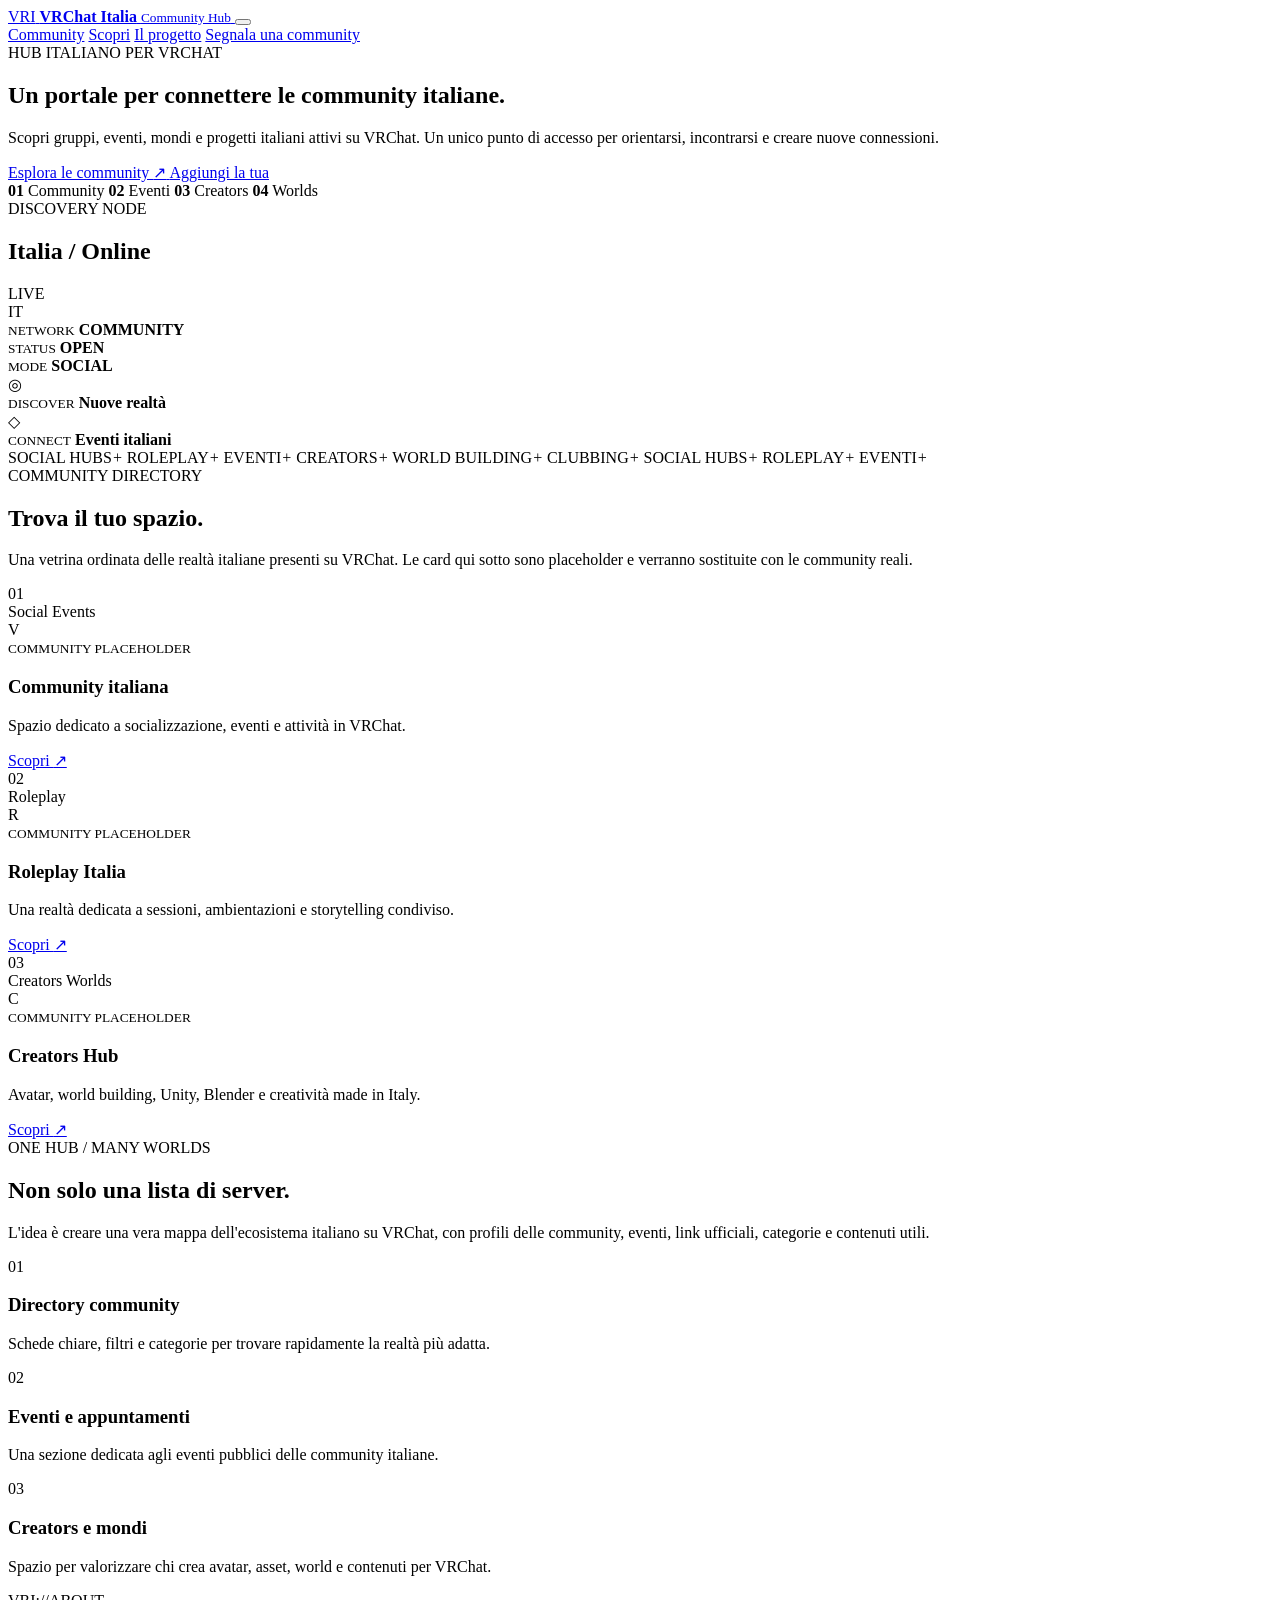
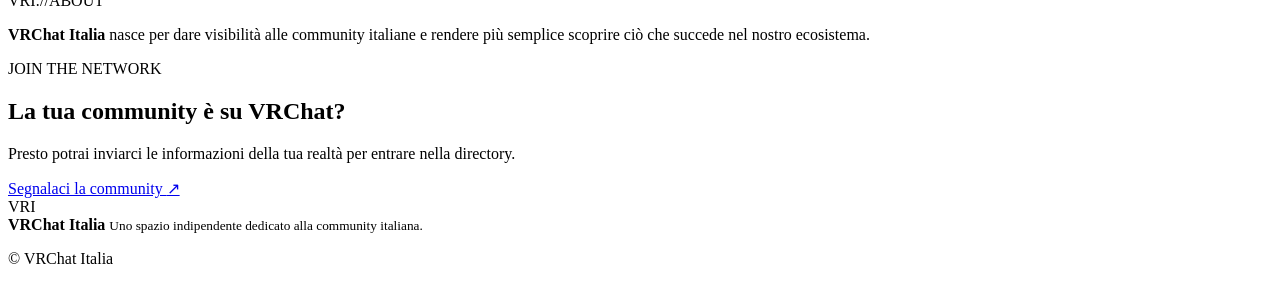
==== index.html @ b87238b4 "Create initial VRChat Italia homepage" ====
<!doctype html>
<html lang="it">
<head>
  <meta charset="utf-8">
  <meta name="viewport" content="width=device-width, initial-scale=1">
  <meta name="theme-color" content="#080b12">
  <meta name="description" content="VRChat Italia - il punto di incontro per scoprire community, eventi e realtà italiane nel mondo di VRChat.">
  <title>VRChat Italia</title>
  <link rel="stylesheet" href="styles.css">
</head>
<body>
  <div class="noise" aria-hidden="true"></div>
  <div class="orb orb-one" aria-hidden="true"></div>
  <div class="orb orb-two" aria-hidden="true"></div>

  <header class="site-header">
    <a class="brand" href="#top" aria-label="VRChat Italia - Home">
      <span class="brand-mark">VRI</span>
      <span class="brand-copy">
        <strong>VRChat Italia</strong>
        <small>Community Hub</small>
      </span>
    </a>

    <button class="menu-toggle" type="button" aria-label="Apri il menu" aria-expanded="false">
      <span></span>
      <span></span>
    </button>

    <nav class="main-nav" aria-label="Navigazione principale">
      <a href="#community">Community</a>
      <a href="#scopri">Scopri</a>
      <a href="#progetto">Il progetto</a>
      <a class="nav-cta" href="#partecipa">Segnala una community</a>
    </nav>
  </header>

  <main id="top">
    <section class="hero section-shell">
      <div class="hero-copy">
        <div class="eyebrow">
          <span class="status-dot"></span>
          HUB ITALIANO PER VRCHAT
        </div>

        <h1>
          Un portale per
          <span>connettere le community italiane.</span>
        </h1>

        <p class="hero-lead">
          Scopri gruppi, eventi, mondi e progetti italiani attivi su VRChat.
          Un unico punto di accesso per orientarsi, incontrarsi e creare nuove connessioni.
        </p>

        <div class="hero-actions">
          <a class="button button-primary" href="#community">
            Esplora le community
            <span aria-hidden="true">↗</span>
          </a>
          <a class="button button-ghost" href="#partecipa">Aggiungi la tua</a>
        </div>

        <div class="hero-meta" aria-label="Caratteristiche del progetto">
          <span><b>01</b> Community</span>
          <span><b>02</b> Eventi</span>
          <span><b>03</b> Creators</span>
          <span><b>04</b> Worlds</span>
        </div>
      </div>

      <div class="hero-visual" aria-label="Anteprima visuale del portale">
        <div class="portal-ring portal-ring-a"></div>
        <div class="portal-ring portal-ring-b"></div>

        <div class="interface-card interface-main">
          <div class="interface-top">
            <div>
              <span class="micro-label">DISCOVERY NODE</span>
              <h2>Italia / Online</h2>
            </div>
            <span class="live-badge">LIVE</span>
          </div>

          <div class="radar">
            <span class="radar-grid"></span>
            <span class="radar-core">IT</span>
            <span class="radar-point point-a"></span>
            <span class="radar-point point-b"></span>
            <span class="radar-point point-c"></span>
            <span class="radar-point point-d"></span>
          </div>

          <div class="interface-stats">
            <div>
              <small>NETWORK</small>
              <strong>COMMUNITY</strong>
            </div>
            <div>
              <small>STATUS</small>
              <strong>OPEN</strong>
            </div>
            <div>
              <small>MODE</small>
              <strong>SOCIAL</strong>
            </div>
          </div>
        </div>

        <div class="floating-card floating-one">
          <span class="floating-icon">◎</span>
          <div>
            <small>DISCOVER</small>
            <strong>Nuove realtà</strong>
          </div>
        </div>

        <div class="floating-card floating-two">
          <span class="floating-icon">◇</span>
          <div>
            <small>CONNECT</small>
            <strong>Eventi italiani</strong>
          </div>
        </div>
      </div>
    </section>

    <section class="ticker" aria-label="Categorie">
      <div class="ticker-track">
        <span>SOCIAL HUBS</span><i>+</i>
        <span>ROLEPLAY</span><i>+</i>
        <span>EVENTI</span><i>+</i>
        <span>CREATORS</span><i>+</i>
        <span>WORLD BUILDING</span><i>+</i>
        <span>CLUBBING</span><i>+</i>
        <span>SOCIAL HUBS</span><i>+</i>
        <span>ROLEPLAY</span><i>+</i>
        <span>EVENTI</span><i>+</i>
      </div>
    </section>

    <section class="content-section section-shell" id="community">
      <div class="section-heading">
        <div>
          <span class="section-kicker">COMMUNITY DIRECTORY</span>
          <h2>Trova il tuo spazio.</h2>
        </div>
        <p>
          Una vetrina ordinata delle realtà italiane presenti su VRChat.
          Le card qui sotto sono placeholder e verranno sostituite con le community reali.
        </p>
      </div>

      <div class="community-grid">
        <article class="community-card featured-card">
          <div class="card-number">01</div>
          <div class="card-tags">
            <span>Social</span>
            <span>Events</span>
          </div>
          <div class="community-icon">V</div>
          <div class="community-copy">
            <small>COMMUNITY PLACEHOLDER</small>
            <h3>Community italiana</h3>
            <p>Spazio dedicato a socializzazione, eventi e attività in VRChat.</p>
          </div>
          <a href="#partecipa" aria-label="Apri la community">Scopri <span>↗</span></a>
        </article>

        <article class="community-card">
          <div class="card-number">02</div>
          <div class="card-tags">
            <span>Roleplay</span>
          </div>
          <div class="community-icon alt-icon">R</div>
          <div class="community-copy">
            <small>COMMUNITY PLACEHOLDER</small>
            <h3>Roleplay Italia</h3>
            <p>Una realtà dedicata a sessioni, ambientazioni e storytelling condiviso.</p>
          </div>
          <a href="#partecipa" aria-label="Apri la community">Scopri <span>↗</span></a>
        </article>

        <article class="community-card">
          <div class="card-number">03</div>
          <div class="card-tags">
            <span>Creators</span>
            <span>Worlds</span>
          </div>
          <div class="community-icon creator-icon">C</div>
          <div class="community-copy">
            <small>COMMUNITY PLACEHOLDER</small>
            <h3>Creators Hub</h3>
            <p>Avatar, world building, Unity, Blender e creatività made in Italy.</p>
          </div>
          <a href="#partecipa" aria-label="Apri la community">Scopri <span>↗</span></a>
        </article>
      </div>
    </section>

    <section class="content-section section-shell" id="scopri">
      <div class="split-layout">
        <div class="split-copy">
          <span class="section-kicker">ONE HUB / MANY WORLDS</span>
          <h2>Non solo una lista di server.</h2>
          <p>
            L'idea è creare una vera mappa dell'ecosistema italiano su VRChat,
            con profili delle community, eventi, link ufficiali, categorie e contenuti utili.
          </p>
        </div>

        <div class="feature-list">
          <article>
            <span>01</span>
            <div>
              <h3>Directory community</h3>
              <p>Schede chiare, filtri e categorie per trovare rapidamente la realtà più adatta.</p>
            </div>
          </article>
          <article>
            <span>02</span>
            <div>
              <h3>Eventi e appuntamenti</h3>
              <p>Una sezione dedicata agli eventi pubblici delle community italiane.</p>
            </div>
          </article>
          <article>
            <span>03</span>
            <div>
              <h3>Creators e mondi</h3>
              <p>Spazio per valorizzare chi crea avatar, asset, world e contenuti per VRChat.</p>
            </div>
          </article>
        </div>
      </div>
    </section>

    <section class="content-section section-shell" id="progetto">
      <div class="manifesto">
        <span class="manifesto-code">VRI://ABOUT</span>
        <p>
          <strong>VRChat Italia</strong> nasce per dare visibilità alle community italiane
          e rendere più semplice scoprire ciò che succede nel nostro ecosistema.
        </p>
        <div class="manifesto-line"></div>
      </div>
    </section>

    <section class="cta-section section-shell" id="partecipa">
      <div class="cta-panel">
        <div>
          <span class="section-kicker">JOIN THE NETWORK</span>
          <h2>La tua community è su VRChat?</h2>
          <p>
            Presto potrai inviarci le informazioni della tua realtà per entrare nella directory.
          </p>
        </div>
        <a class="button button-primary" href="mailto:info@vrchatitalia.it">
          Segnalaci la community
          <span aria-hidden="true">↗</span>
        </a>
      </div>
    </section>
  </main>

  <footer class="site-footer section-shell">
    <div class="footer-brand">
      <span class="brand-mark">VRI</span>
      <div>
        <strong>VRChat Italia</strong>
        <small>Uno spazio indipendente dedicato alla community italiana.</small>
      </div>
    </div>
    <p>© <span id="year"></span> VRChat Italia</p>
  </footer>

  <script src="script.js"></script>
</body>
</html>
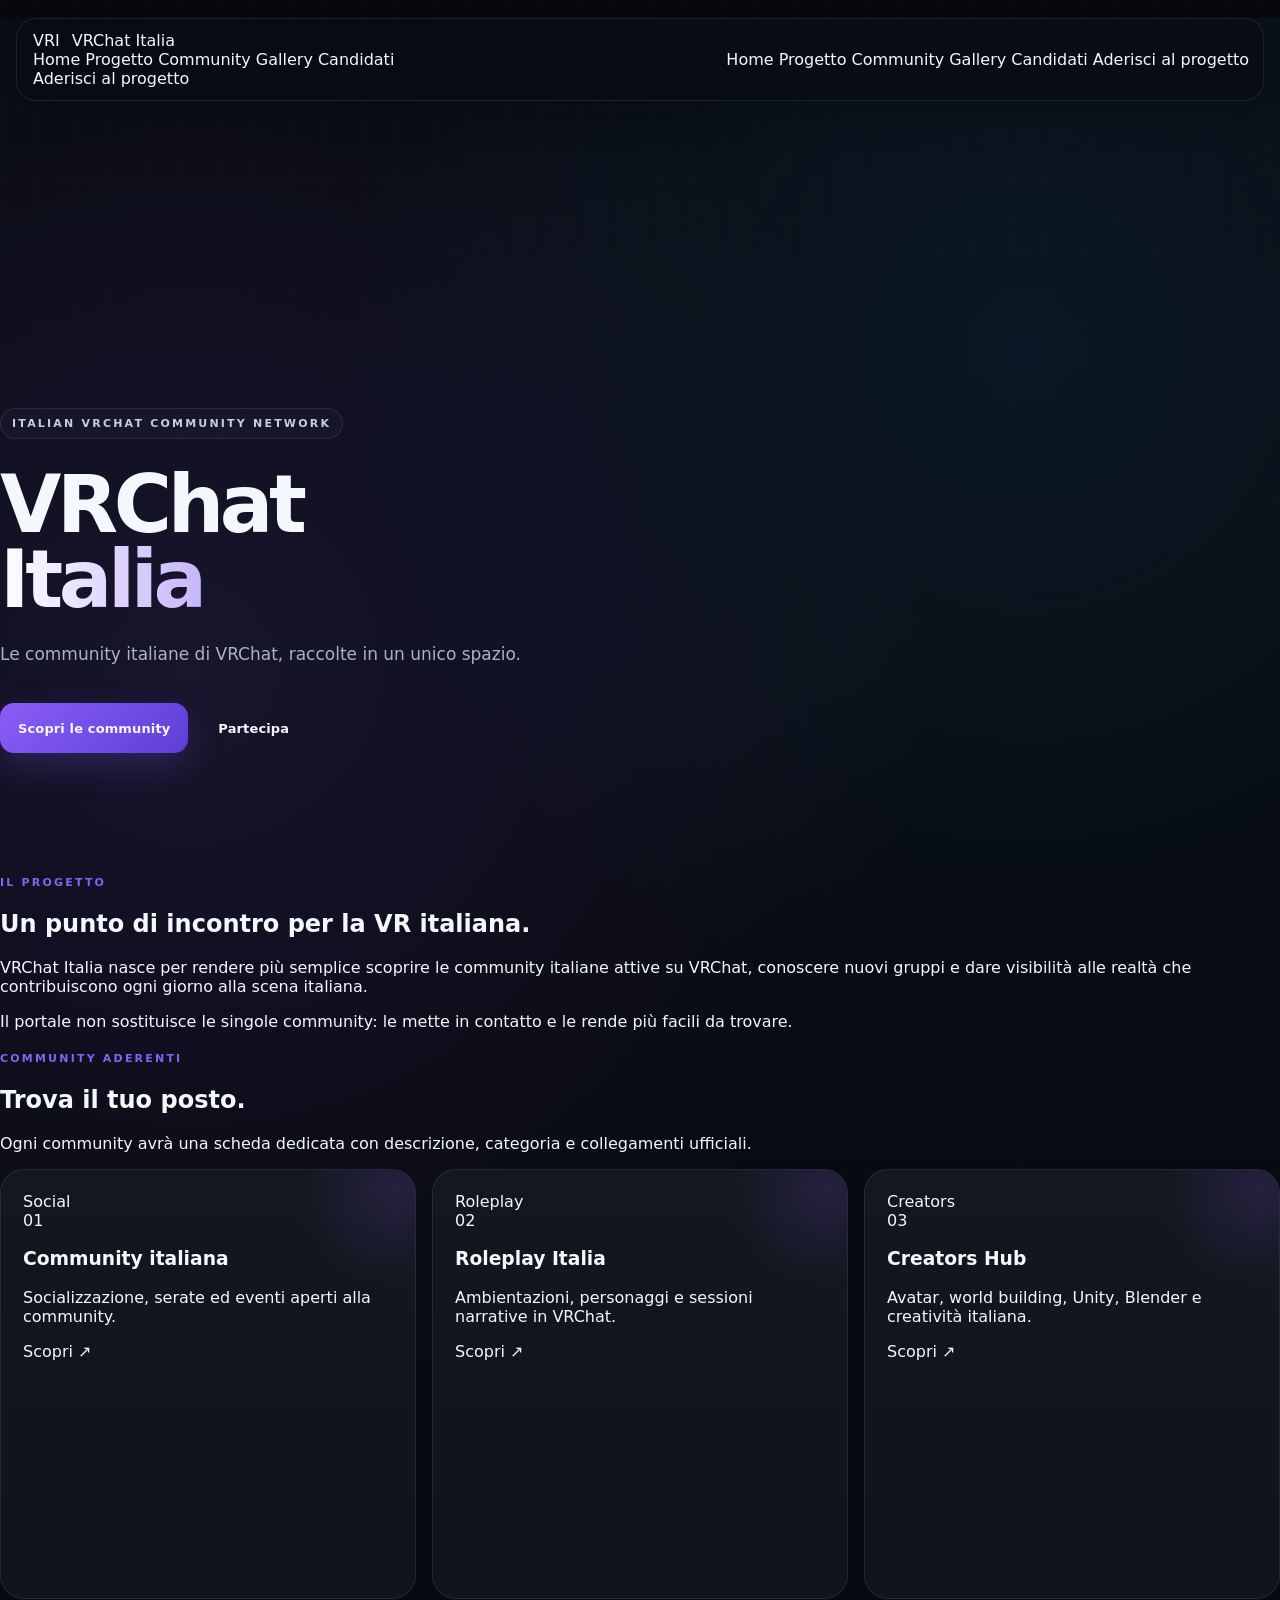
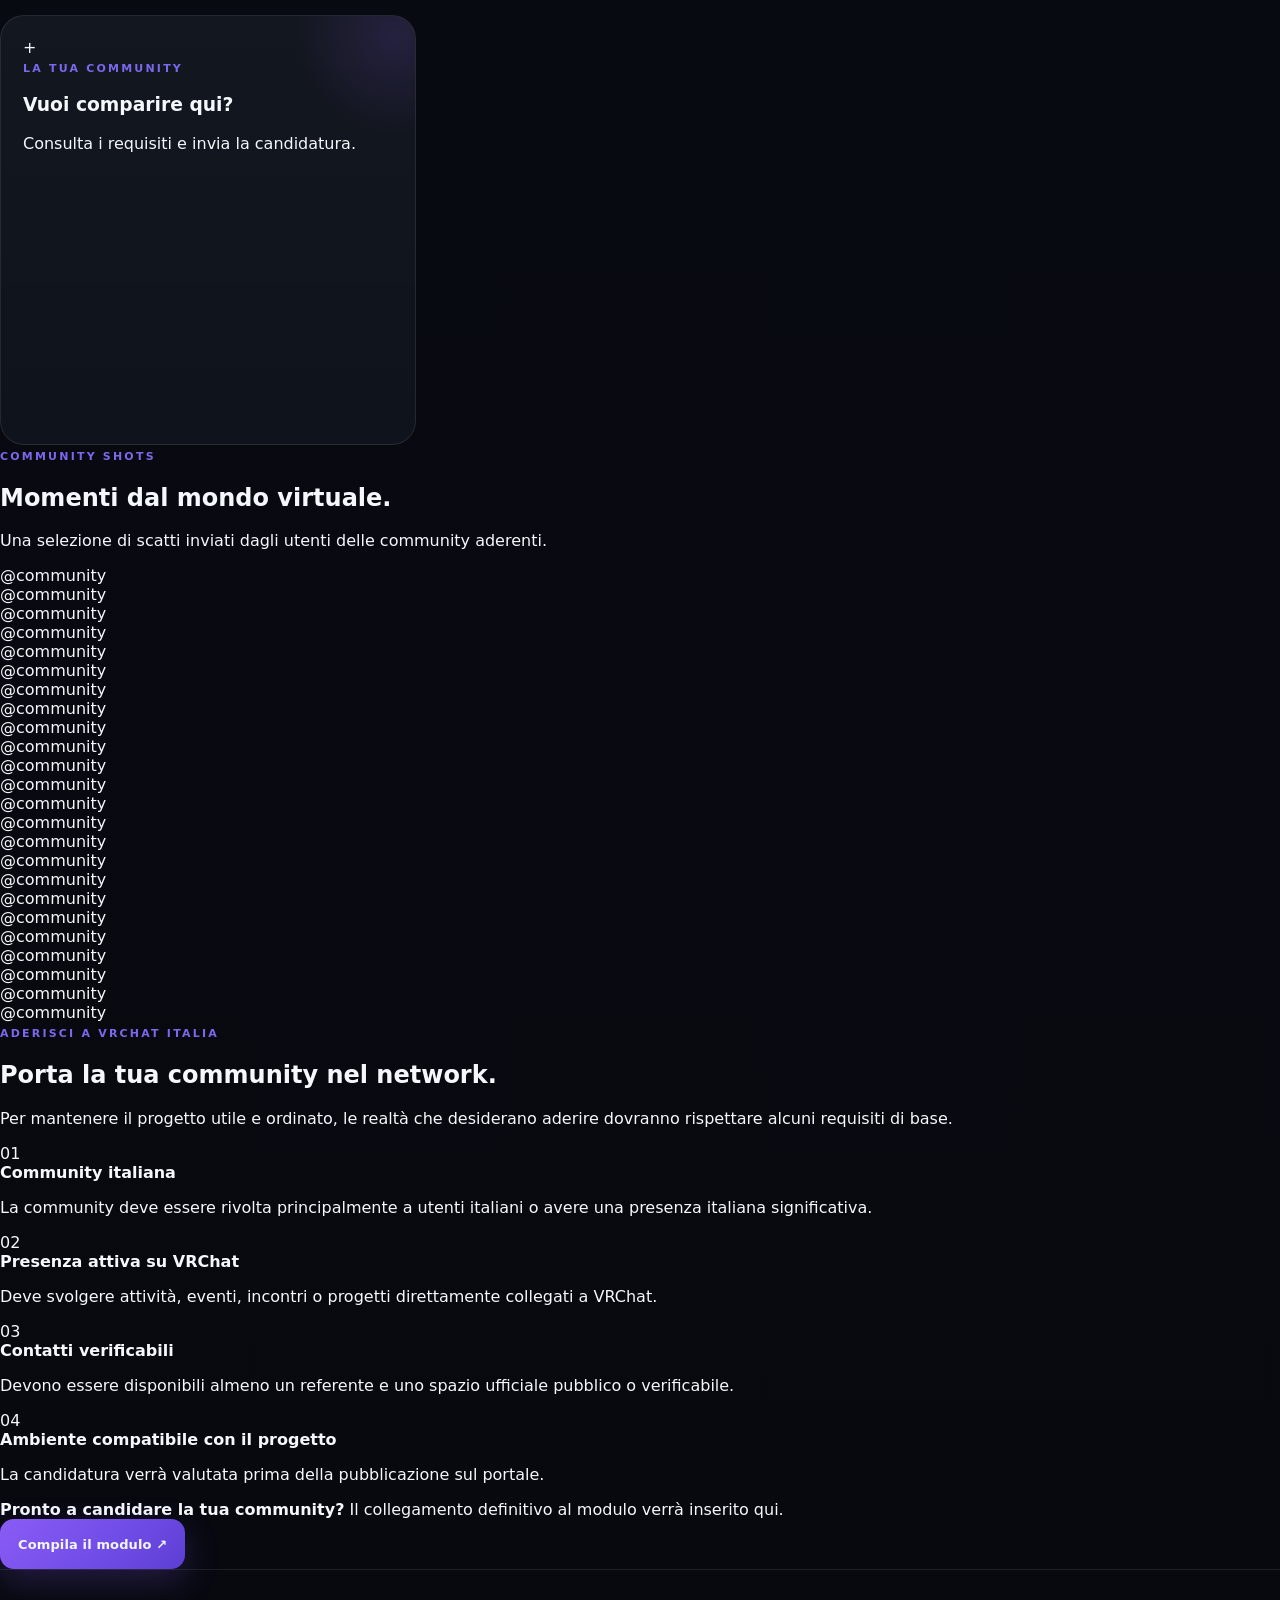
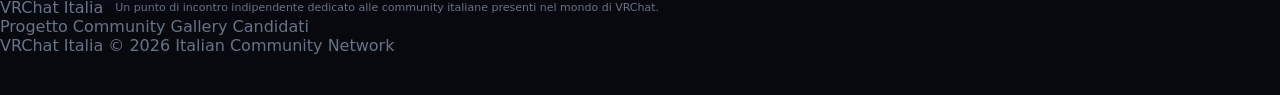
==== commit 48b1b3bd: "Redesign homepage structure for VRChat Italia" ====
--- a/index.html
+++ b/index.html
@@ -1,279 +1,285 @@
-<!doctype html>
+<!DOCTYPE html>
 <html lang="it">
 <head>
-  <meta charset="utf-8">
-  <meta name="viewport" content="width=device-width, initial-scale=1">
-  <meta name="theme-color" content="#080b12">
-  <meta name="description" content="VRChat Italia - il punto di incontro per scoprire community, eventi e realtà italiane nel mondo di VRChat.">
-  <title>VRChat Italia</title>
-  <link rel="stylesheet" href="styles.css">
+  <meta charset="utf-8" />
+  <meta name="viewport" content="width=device-width, initial-scale=1.0" />
+  <title>VRChat Italia | Community Hub</title>
+  <meta name="description" content="VRChat Italia raccoglie e presenta le community italiane attive su VRChat, i loro eventi e gli scatti della community." />
+  <meta name="robots" content="index, follow" />
+  <meta name="theme-color" content="#090b12" />
+  <link rel="stylesheet" href="styles.css" />
 </head>
+
 <body>
-  <div class="noise" aria-hidden="true"></div>
-  <div class="orb orb-one" aria-hidden="true"></div>
-  <div class="orb orb-two" aria-hidden="true"></div>
-
   <header class="site-header">
-    <a class="brand" href="#top" aria-label="VRChat Italia - Home">
-      <span class="brand-mark">VRI</span>
-      <span class="brand-copy">
-        <strong>VRChat Italia</strong>
-        <small>Community Hub</small>
-      </span>
-    </a>
-
-    <button class="menu-toggle" type="button" aria-label="Apri il menu" aria-expanded="false">
-      <span></span>
-      <span></span>
-    </button>
-
-    <nav class="main-nav" aria-label="Navigazione principale">
+    <div class="container nav">
+      <a class="brand" href="#home" aria-label="VRChat Italia - Home">
+        <span class="brand-logo" aria-hidden="true">VRI</span>
+        <span class="brand-name">VRChat Italia</span>
+      </a>
+
+      <nav class="nav-links" aria-label="Navigazione principale">
+        <a data-nav class="is-active" href="#home">Home</a>
+        <a data-nav href="#progetto">Progetto</a>
+        <a data-nav href="#community">Community</a>
+        <a data-nav href="#gallery">Gallery</a>
+        <a data-nav href="#candidatura">Candidati</a>
+      </nav>
+
+      <a class="nav-cta" href="#candidatura">Aderisci al progetto</a>
+
+      <button class="menu-toggle" type="button" aria-label="Apri menu" aria-expanded="false">
+        <span></span>
+      </button>
+    </div>
+
+    <nav class="mobile-menu" aria-label="Navigazione mobile">
+      <a href="#home">Home</a>
+      <a href="#progetto">Progetto</a>
       <a href="#community">Community</a>
-      <a href="#scopri">Scopri</a>
-      <a href="#progetto">Il progetto</a>
-      <a class="nav-cta" href="#partecipa">Segnala una community</a>
+      <a href="#gallery">Gallery</a>
+      <a href="#candidatura">Candidati</a>
+      <a class="nav-cta" href="#candidatura">Aderisci al progetto</a>
     </nav>
   </header>
 
-  <main id="top">
-    <section class="hero section-shell">
-      <div class="hero-copy">
-        <div class="eyebrow">
-          <span class="status-dot"></span>
-          HUB ITALIANO PER VRCHAT
-        </div>
-
-        <h1>
-          Un portale per
-          <span>connettere le community italiane.</span>
-        </h1>
-
-        <p class="hero-lead">
-          Scopri gruppi, eventi, mondi e progetti italiani attivi su VRChat.
-          Un unico punto di accesso per orientarsi, incontrarsi e creare nuove connessioni.
-        </p>
-
-        <div class="hero-actions">
-          <a class="button button-primary" href="#community">
-            Esplora le community
-            <span aria-hidden="true">↗</span>
+  <main>
+    <section class="hero" id="home" aria-label="VRChat Italia">
+      <div class="hero-slideshow" aria-hidden="true">
+        <div class="hero-slide hero-slide--1"></div>
+        <div class="hero-slide hero-slide--2"></div>
+        <div class="hero-slide hero-slide--3"></div>
+        <div class="hero-slide hero-slide--4"></div>
+      </div>
+      <div class="hero-overlay" aria-hidden="true"></div>
+
+      <div class="container hero-inner">
+        <div class="hero-copy">
+          <span class="eyebrow">Italian VRChat Community Network</span>
+          <h1>VRChat <span>Italia</span></h1>
+          <p class="hero-lead">
+            Le community italiane di VRChat, raccolte in un unico spazio.
+          </p>
+          <div class="hero-actions">
+            <a class="button button-primary" href="#community">Scopri le community</a>
+            <a class="button button-secondary" href="#candidatura">Partecipa</a>
+          </div>
+        </div>
+      </div>
+
+      <div class="hero-progress" aria-hidden="true">
+        <span></span><span></span><span></span><span></span>
+      </div>
+    </section>
+
+    <section class="section project-section" id="progetto">
+      <div class="container project-layout">
+        <div>
+          <span class="section-kicker">Il progetto</span>
+          <h2>Un punto di incontro per la VR italiana.</h2>
+        </div>
+        <div class="project-copy">
+          <p>
+            VRChat Italia nasce per rendere più semplice scoprire le community italiane attive su VRChat,
+            conoscere nuovi gruppi e dare visibilità alle realtà che contribuiscono ogni giorno alla scena italiana.
+          </p>
+          <p class="project-note">
+            Il portale non sostituisce le singole community: le mette in contatto e le rende più facili da trovare.
+          </p>
+        </div>
+      </div>
+    </section>
+
+    <section class="section communities-section" id="community">
+      <div class="container">
+        <div class="section-head">
+          <div>
+            <span class="section-kicker">Community aderenti</span>
+            <h2>Trova il tuo posto.</h2>
+          </div>
+          <p>
+            Ogni community avrà una scheda dedicata con descrizione, categoria e collegamenti ufficiali.
+          </p>
+        </div>
+
+        <div class="community-grid">
+          <article class="community-card">
+            <div class="community-card__media community-card__media--one">
+              <span class="community-card__badge">Social</span>
+            </div>
+            <div class="community-card__body">
+              <div class="community-logo">01</div>
+              <div>
+                <h3>Community italiana</h3>
+                <p>Socializzazione, serate ed eventi aperti alla community.</p>
+              </div>
+              <a href="#" class="community-link" aria-label="Apri la community italiana">Scopri <span>↗</span></a>
+            </div>
+          </article>
+
+          <article class="community-card">
+            <div class="community-card__media community-card__media--two">
+              <span class="community-card__badge">Roleplay</span>
+            </div>
+            <div class="community-card__body">
+              <div class="community-logo">02</div>
+              <div>
+                <h3>Roleplay Italia</h3>
+                <p>Ambientazioni, personaggi e sessioni narrative in VRChat.</p>
+              </div>
+              <a href="#" class="community-link" aria-label="Apri Roleplay Italia">Scopri <span>↗</span></a>
+            </div>
+          </article>
+
+          <article class="community-card">
+            <div class="community-card__media community-card__media--three">
+              <span class="community-card__badge">Creators</span>
+            </div>
+            <div class="community-card__body">
+              <div class="community-logo">03</div>
+              <div>
+                <h3>Creators Hub</h3>
+                <p>Avatar, world building, Unity, Blender e creatività italiana.</p>
+              </div>
+              <a href="#" class="community-link" aria-label="Apri Creators Hub">Scopri <span>↗</span></a>
+            </div>
+          </article>
+
+          <a class="community-card community-card--join" href="#candidatura">
+            <span class="join-plus">+</span>
+            <div>
+              <span class="section-kicker">La tua community</span>
+              <h3>Vuoi comparire qui?</h3>
+              <p>Consulta i requisiti e invia la candidatura.</p>
+            </div>
           </a>
-          <a class="button button-ghost" href="#partecipa">Aggiungi la tua</a>
-        </div>
-
-        <div class="hero-meta" aria-label="Caratteristiche del progetto">
-          <span><b>01</b> Community</span>
-          <span><b>02</b> Eventi</span>
-          <span><b>03</b> Creators</span>
-          <span><b>04</b> Worlds</span>
-        </div>
-      </div>
-
-      <div class="hero-visual" aria-label="Anteprima visuale del portale">
-        <div class="portal-ring portal-ring-a"></div>
-        <div class="portal-ring portal-ring-b"></div>
-
-        <div class="interface-card interface-main">
-          <div class="interface-top">
+        </div>
+      </div>
+    </section>
+
+    <section class="section gallery-section" id="gallery">
+      <div class="container gallery-heading">
+        <span class="section-kicker">Community shots</span>
+        <h2>Momenti dal mondo virtuale.</h2>
+        <p>Una selezione di scatti inviati dagli utenti delle community aderenti.</p>
+      </div>
+
+      <div class="photo-marquee" aria-label="Galleria di immagini delle community">
+        <div class="photo-track photo-track--left">
+          <div class="shot shot--1"><span>@community</span></div>
+          <div class="shot shot--2"><span>@community</span></div>
+          <div class="shot shot--3"><span>@community</span></div>
+          <div class="shot shot--4"><span>@community</span></div>
+          <div class="shot shot--5"><span>@community</span></div>
+          <div class="shot shot--6"><span>@community</span></div>
+
+          <div class="shot shot--1" aria-hidden="true"><span>@community</span></div>
+          <div class="shot shot--2" aria-hidden="true"><span>@community</span></div>
+          <div class="shot shot--3" aria-hidden="true"><span>@community</span></div>
+          <div class="shot shot--4" aria-hidden="true"><span>@community</span></div>
+          <div class="shot shot--5" aria-hidden="true"><span>@community</span></div>
+          <div class="shot shot--6" aria-hidden="true"><span>@community</span></div>
+        </div>
+      </div>
+
+      <div class="photo-marquee photo-marquee--secondary" aria-hidden="true">
+        <div class="photo-track photo-track--right">
+          <div class="shot shot--7"><span>@community</span></div>
+          <div class="shot shot--8"><span>@community</span></div>
+          <div class="shot shot--9"><span>@community</span></div>
+          <div class="shot shot--10"><span>@community</span></div>
+          <div class="shot shot--11"><span>@community</span></div>
+          <div class="shot shot--12"><span>@community</span></div>
+
+          <div class="shot shot--7"><span>@community</span></div>
+          <div class="shot shot--8"><span>@community</span></div>
+          <div class="shot shot--9"><span>@community</span></div>
+          <div class="shot shot--10"><span>@community</span></div>
+          <div class="shot shot--11"><span>@community</span></div>
+          <div class="shot shot--12"><span>@community</span></div>
+        </div>
+      </div>
+    </section>
+
+    <section class="section application-section" id="candidatura">
+      <div class="container">
+        <div class="application-panel">
+          <div class="application-intro">
+            <span class="section-kicker">Aderisci a VRChat Italia</span>
+            <h2>Porta la tua community nel network.</h2>
+            <p>
+              Per mantenere il progetto utile e ordinato, le realtà che desiderano aderire dovranno rispettare alcuni requisiti di base.
+            </p>
+          </div>
+
+          <div class="requirements">
+            <div class="requirement">
+              <span>01</span>
+              <div>
+                <strong>Community italiana</strong>
+                <p>La community deve essere rivolta principalmente a utenti italiani o avere una presenza italiana significativa.</p>
+              </div>
+            </div>
+            <div class="requirement">
+              <span>02</span>
+              <div>
+                <strong>Presenza attiva su VRChat</strong>
+                <p>Deve svolgere attività, eventi, incontri o progetti direttamente collegati a VRChat.</p>
+              </div>
+            </div>
+            <div class="requirement">
+              <span>03</span>
+              <div>
+                <strong>Contatti verificabili</strong>
+                <p>Devono essere disponibili almeno un referente e uno spazio ufficiale pubblico o verificabile.</p>
+              </div>
+            </div>
+            <div class="requirement">
+              <span>04</span>
+              <div>
+                <strong>Ambiente compatibile con il progetto</strong>
+                <p>La candidatura verrà valutata prima della pubblicazione sul portale.</p>
+              </div>
+            </div>
+          </div>
+
+          <div class="application-action">
             <div>
-              <span class="micro-label">DISCOVERY NODE</span>
-              <h2>Italia / Online</h2>
-            </div>
-            <span class="live-badge">LIVE</span>
-          </div>
-
-          <div class="radar">
-            <span class="radar-grid"></span>
-            <span class="radar-core">IT</span>
-            <span class="radar-point point-a"></span>
-            <span class="radar-point point-b"></span>
-            <span class="radar-point point-c"></span>
-            <span class="radar-point point-d"></span>
-          </div>
-
-          <div class="interface-stats">
-            <div>
-              <small>NETWORK</small>
-              <strong>COMMUNITY</strong>
-            </div>
-            <div>
-              <small>STATUS</small>
-              <strong>OPEN</strong>
-            </div>
-            <div>
-              <small>MODE</small>
-              <strong>SOCIAL</strong>
-            </div>
-          </div>
-        </div>
-
-        <div class="floating-card floating-one">
-          <span class="floating-icon">◎</span>
-          <div>
-            <small>DISCOVER</small>
-            <strong>Nuove realtà</strong>
-          </div>
-        </div>
-
-        <div class="floating-card floating-two">
-          <span class="floating-icon">◇</span>
-          <div>
-            <small>CONNECT</small>
-            <strong>Eventi italiani</strong>
-          </div>
-        </div>
-      </div>
-    </section>
-
-    <section class="ticker" aria-label="Categorie">
-      <div class="ticker-track">
-        <span>SOCIAL HUBS</span><i>+</i>
-        <span>ROLEPLAY</span><i>+</i>
-        <span>EVENTI</span><i>+</i>
-        <span>CREATORS</span><i>+</i>
-        <span>WORLD BUILDING</span><i>+</i>
-        <span>CLUBBING</span><i>+</i>
-        <span>SOCIAL HUBS</span><i>+</i>
-        <span>ROLEPLAY</span><i>+</i>
-        <span>EVENTI</span><i>+</i>
-      </div>
-    </section>
-
-    <section class="content-section section-shell" id="community">
-      <div class="section-heading">
-        <div>
-          <span class="section-kicker">COMMUNITY DIRECTORY</span>
-          <h2>Trova il tuo spazio.</h2>
-        </div>
-        <p>
-          Una vetrina ordinata delle realtà italiane presenti su VRChat.
-          Le card qui sotto sono placeholder e verranno sostituite con le community reali.
-        </p>
-      </div>
-
-      <div class="community-grid">
-        <article class="community-card featured-card">
-          <div class="card-number">01</div>
-          <div class="card-tags">
-            <span>Social</span>
-            <span>Events</span>
-          </div>
-          <div class="community-icon">V</div>
-          <div class="community-copy">
-            <small>COMMUNITY PLACEHOLDER</small>
-            <h3>Community italiana</h3>
-            <p>Spazio dedicato a socializzazione, eventi e attività in VRChat.</p>
-          </div>
-          <a href="#partecipa" aria-label="Apri la community">Scopri <span>↗</span></a>
-        </article>
-
-        <article class="community-card">
-          <div class="card-number">02</div>
-          <div class="card-tags">
-            <span>Roleplay</span>
-          </div>
-          <div class="community-icon alt-icon">R</div>
-          <div class="community-copy">
-            <small>COMMUNITY PLACEHOLDER</small>
-            <h3>Roleplay Italia</h3>
-            <p>Una realtà dedicata a sessioni, ambientazioni e storytelling condiviso.</p>
-          </div>
-          <a href="#partecipa" aria-label="Apri la community">Scopri <span>↗</span></a>
-        </article>
-
-        <article class="community-card">
-          <div class="card-number">03</div>
-          <div class="card-tags">
-            <span>Creators</span>
-            <span>Worlds</span>
-          </div>
-          <div class="community-icon creator-icon">C</div>
-          <div class="community-copy">
-            <small>COMMUNITY PLACEHOLDER</small>
-            <h3>Creators Hub</h3>
-            <p>Avatar, world building, Unity, Blender e creatività made in Italy.</p>
-          </div>
-          <a href="#partecipa" aria-label="Apri la community">Scopri <span>↗</span></a>
-        </article>
-      </div>
-    </section>
-
-    <section class="content-section section-shell" id="scopri">
-      <div class="split-layout">
-        <div class="split-copy">
-          <span class="section-kicker">ONE HUB / MANY WORLDS</span>
-          <h2>Non solo una lista di server.</h2>
+              <strong>Pronto a candidare la tua community?</strong>
+              <span>Il collegamento definitivo al modulo verrà inserito qui.</span>
+            </div>
+            <a class="button button-primary button-form" href="#" aria-disabled="true">Compila il modulo ↗</a>
+          </div>
+        </div>
+      </div>
+    </section>
+  </main>
+
+  <footer class="site-footer">
+    <div class="container footer-inner">
+      <div class="footer-shell">
+        <div class="footer-brand">
+          <span class="footer-brand__title">VRChat Italia</span>
           <p>
-            L'idea è creare una vera mappa dell'ecosistema italiano su VRChat,
-            con profili delle community, eventi, link ufficiali, categorie e contenuti utili.
-          </p>
-        </div>
-
-        <div class="feature-list">
-          <article>
-            <span>01</span>
-            <div>
-              <h3>Directory community</h3>
-              <p>Schede chiare, filtri e categorie per trovare rapidamente la realtà più adatta.</p>
-            </div>
-          </article>
-          <article>
-            <span>02</span>
-            <div>
-              <h3>Eventi e appuntamenti</h3>
-              <p>Una sezione dedicata agli eventi pubblici delle community italiane.</p>
-            </div>
-          </article>
-          <article>
-            <span>03</span>
-            <div>
-              <h3>Creators e mondi</h3>
-              <p>Spazio per valorizzare chi crea avatar, asset, world e contenuti per VRChat.</p>
-            </div>
-          </article>
-        </div>
-      </div>
-    </section>
-
-    <section class="content-section section-shell" id="progetto">
-      <div class="manifesto">
-        <span class="manifesto-code">VRI://ABOUT</span>
-        <p>
-          <strong>VRChat Italia</strong> nasce per dare visibilità alle community italiane
-          e rendere più semplice scoprire ciò che succede nel nostro ecosistema.
-        </p>
-        <div class="manifesto-line"></div>
-      </div>
-    </section>
-
-    <section class="cta-section section-shell" id="partecipa">
-      <div class="cta-panel">
-        <div>
-          <span class="section-kicker">JOIN THE NETWORK</span>
-          <h2>La tua community è su VRChat?</h2>
-          <p>
-            Presto potrai inviarci le informazioni della tua realtà per entrare nella directory.
-          </p>
-        </div>
-        <a class="button button-primary" href="mailto:info@vrchatitalia.it">
-          Segnalaci la community
-          <span aria-hidden="true">↗</span>
-        </a>
-      </div>
-    </section>
-  </main>
-
-  <footer class="site-footer section-shell">
-    <div class="footer-brand">
-      <span class="brand-mark">VRI</span>
-      <div>
-        <strong>VRChat Italia</strong>
-        <small>Uno spazio indipendente dedicato alla community italiana.</small>
+            Un punto di incontro indipendente dedicato alle community italiane presenti nel mondo di VRChat.
+          </p>
+        </div>
+
+        <div class="footer-links" aria-label="Link utili">
+          <a href="#progetto">Progetto</a>
+          <a href="#community">Community</a>
+          <a href="#gallery">Gallery</a>
+          <a href="#candidatura">Candidati</a>
+        </div>
+      </div>
+
+      <div class="footer-bottom">
+        <span>VRChat Italia © <span id="year">2026</span></span>
+        <span>Italian Community Network</span>
       </div>
     </div>
-    <p>© <span id="year"></span> VRChat Italia</p>
   </footer>
 
   <script src="script.js"></script>
 </body>
-</html>+</html>
--- a/styles.css
+++ b/styles.css
@@ -0,0 +1,793 @@
+:root {
+  --bg: #07090f;
+  --bg-soft: #0d111b;
+  --panel: rgba(18, 23, 36, 0.72);
+  --panel-solid: #111725;
+  --text: #f4f7fb;
+  --muted: #98a2b3;
+  --line: rgba(255,255,255,.09);
+  --accent: #8b5cf6;
+  --accent-2: #39ff88;
+  --accent-3: #25c2ff;
+  --shadow: 0 30px 80px rgba(0,0,0,.35);
+  --radius: 26px;
+  --shell: min(1220px, calc(100% - 40px));
+}
+
+* { box-sizing: border-box; }
+
+html {
+  scroll-behavior: smooth;
+  background: var(--bg);
+}
+
+body {
+  margin: 0;
+  font-family: Inter, ui-sans-serif, system-ui, -apple-system, BlinkMacSystemFont, "Segoe UI", sans-serif;
+  color: var(--text);
+  background:
+    radial-gradient(circle at 15% 20%, rgba(139,92,246,.12), transparent 26%),
+    radial-gradient(circle at 80% 10%, rgba(37,194,255,.08), transparent 22%),
+    linear-gradient(180deg, #080b12 0%, #07090f 100%);
+  min-height: 100vh;
+  overflow-x: hidden;
+}
+
+body::before {
+  content: "";
+  position: fixed;
+  inset: 0;
+  pointer-events: none;
+  background-image:
+    linear-gradient(rgba(255,255,255,.018) 1px, transparent 1px),
+    linear-gradient(90deg, rgba(255,255,255,.018) 1px, transparent 1px);
+  background-size: 36px 36px;
+  mask-image: linear-gradient(to bottom, rgba(0,0,0,.75), transparent 86%);
+}
+
+a { color: inherit; text-decoration: none; }
+button { font: inherit; }
+
+.section-shell {
+  width: var(--shell);
+  margin-inline: auto;
+}
+
+.noise {
+  position: fixed;
+  inset: 0;
+  opacity: .035;
+  pointer-events: none;
+  background-image: url("data:image/svg+xml,%3Csvg viewBox='0 0 180 180' xmlns='http://www.w3.org/2000/svg'%3E%3Cfilter id='n'%3E%3CfeTurbulence type='fractalNoise' baseFrequency='.9' numOctaves='3' stitchTiles='stitch'/%3E%3C/filter%3E%3Crect width='100%25' height='100%25' filter='url(%23n)' opacity='.8'/%3E%3C/svg%3E");
+  z-index: 20;
+}
+
+.orb {
+  position: fixed;
+  width: 420px;
+  aspect-ratio: 1;
+  filter: blur(100px);
+  opacity: .12;
+  border-radius: 50%;
+  pointer-events: none;
+}
+.orb-one { background: var(--accent); top: -180px; left: -120px; }
+.orb-two { background: var(--accent-3); bottom: -220px; right: -120px; }
+
+.site-header {
+  width: min(1280px, calc(100% - 32px));
+  margin: 18px auto 0;
+  position: sticky;
+  top: 18px;
+  z-index: 50;
+  display: flex;
+  align-items: center;
+  justify-content: space-between;
+  gap: 20px;
+  padding: 12px 14px 12px 16px;
+  border: 1px solid var(--line);
+  border-radius: 20px;
+  background: rgba(9,12,19,.72);
+  backdrop-filter: blur(20px);
+  box-shadow: 0 10px 40px rgba(0,0,0,.22);
+}
+
+.brand {
+  display: flex;
+  align-items: center;
+  gap: 12px;
+}
+.brand-mark {
+  display: grid;
+  place-items: center;
+  width: 44px;
+  height: 44px;
+  border-radius: 13px;
+  background:
+    linear-gradient(135deg, rgba(139,92,246,.18), rgba(57,255,136,.08)),
+    #101522;
+  border: 1px solid rgba(139,92,246,.35);
+  color: white;
+  font-size: 12px;
+  font-weight: 900;
+  letter-spacing: .12em;
+  box-shadow: inset 0 0 24px rgba(139,92,246,.08);
+}
+.brand-copy {
+  display: flex;
+  flex-direction: column;
+  line-height: 1.05;
+}
+.brand-copy strong { font-size: 14px; letter-spacing: .01em; }
+.brand-copy small {
+  margin-top: 5px;
+  color: var(--muted);
+  font-size: 10px;
+  text-transform: uppercase;
+  letter-spacing: .16em;
+}
+
+.main-nav {
+  display: flex;
+  align-items: center;
+  gap: 6px;
+}
+.main-nav a {
+  color: #c7cfdb;
+  font-size: 13px;
+  padding: 10px 12px;
+  border-radius: 12px;
+  transition: .2s ease;
+}
+.main-nav a:hover {
+  color: white;
+  background: rgba(255,255,255,.05);
+}
+.main-nav .nav-cta {
+  margin-left: 6px;
+  border: 1px solid rgba(139,92,246,.35);
+  background: rgba(139,92,246,.12);
+  color: #efe9ff;
+}
+
+.menu-toggle {
+  display: none;
+  width: 44px;
+  height: 44px;
+  border: 0;
+  border-radius: 12px;
+  background: rgba(255,255,255,.06);
+  color: white;
+}
+.menu-toggle span {
+  display: block;
+  width: 18px;
+  height: 1px;
+  margin: 5px auto;
+  background: currentColor;
+}
+
+.hero {
+  min-height: 770px;
+  padding: 110px 0 72px;
+  display: grid;
+  grid-template-columns: 1.08fr .92fr;
+  gap: 60px;
+  align-items: center;
+}
+.hero-copy { position: relative; z-index: 2; }
+
+.eyebrow,
+.section-kicker,
+.micro-label,
+.manifesto-code {
+  font-size: 11px;
+  letter-spacing: .2em;
+  text-transform: uppercase;
+  font-weight: 800;
+}
+.eyebrow {
+  display: inline-flex;
+  align-items: center;
+  gap: 10px;
+  color: #c5cfdb;
+  padding: 8px 11px;
+  border: 1px solid var(--line);
+  border-radius: 999px;
+  background: rgba(255,255,255,.025);
+}
+.status-dot {
+  width: 7px;
+  height: 7px;
+  border-radius: 50%;
+  background: var(--accent-2);
+  box-shadow: 0 0 16px var(--accent-2);
+}
+
+.hero h1 {
+  margin: 28px 0 22px;
+  font-size: clamp(54px, 6.2vw, 92px);
+  line-height: .95;
+  letter-spacing: -.055em;
+  max-width: 820px;
+}
+.hero h1 span {
+  display: block;
+  color: #9d8cff;
+  background: linear-gradient(90deg, #ffffff 0%, #a78bfa 48%, #5eead4 100%);
+  -webkit-background-clip: text;
+  background-clip: text;
+  color: transparent;
+}
+
+.hero-lead {
+  max-width: 690px;
+  color: #aab3c2;
+  font-size: 17px;
+  line-height: 1.75;
+  margin: 0;
+}
+
+.hero-actions {
+  display: flex;
+  flex-wrap: wrap;
+  gap: 12px;
+  margin-top: 34px;
+}
+.button {
+  display: inline-flex;
+  align-items: center;
+  justify-content: center;
+  gap: 12px;
+  min-height: 50px;
+  padding: 0 18px;
+  border-radius: 14px;
+  font-size: 13px;
+  font-weight: 800;
+  letter-spacing: .01em;
+  transition: transform .2s ease, border-color .2s ease, background .2s ease;
+}
+.button:hover { transform: translateY(-2px); }
+.button-primary {
+  background: linear-gradient(135deg, #8b5cf6, #6d4ae4 65%, #5d3fd3);
+  box-shadow: 0 12px 34px rgba(139,92,246,.23);
+}
+.button-ghost {
+  border: 1px solid var(--line);
+  background: rgba(255,255,255,.035);
+  color: #dbe3ef;
+}
+
+.hero-meta {
+  margin-top: 46px;
+  display: flex;
+  flex-wrap: wrap;
+  gap: 10px 18px;
+  color: #7e8898;
+  font-size: 11px;
+  text-transform: uppercase;
+  letter-spacing: .12em;
+}
+.hero-meta span {
+  display: inline-flex;
+  align-items: center;
+  gap: 7px;
+}
+.hero-meta b { color: #cdd5e1; }
+
+.hero-visual {
+  position: relative;
+  min-height: 560px;
+  display: grid;
+  place-items: center;
+  isolation: isolate;
+}
+.portal-ring {
+  position: absolute;
+  border-radius: 50%;
+  border: 1px solid rgba(139,92,246,.22);
+  z-index: -1;
+}
+.portal-ring-a {
+  width: 470px;
+  height: 470px;
+  box-shadow: 0 0 80px rgba(139,92,246,.07);
+}
+.portal-ring-b {
+  width: 360px;
+  height: 360px;
+  border-style: dashed;
+  animation: spin 28s linear infinite;
+}
+@keyframes spin { to { transform: rotate(360deg); } }
+
+.interface-card {
+  width: min(430px, 88%);
+  padding: 22px;
+  border-radius: var(--radius);
+  border: 1px solid rgba(255,255,255,.11);
+  background:
+    linear-gradient(180deg, rgba(255,255,255,.045), rgba(255,255,255,.018)),
+    rgba(12,16,25,.82);
+  backdrop-filter: blur(22px);
+  box-shadow: var(--shadow);
+}
+.interface-top {
+  display: flex;
+  align-items: flex-start;
+  justify-content: space-between;
+  gap: 20px;
+}
+.micro-label {
+  color: #6f7c90;
+  font-size: 9px;
+}
+.interface-top h2 {
+  margin: 7px 0 0;
+  font-size: 20px;
+}
+.live-badge {
+  color: #7dffab;
+  border: 1px solid rgba(57,255,136,.28);
+  background: rgba(57,255,136,.08);
+  padding: 6px 8px;
+  border-radius: 999px;
+  font-size: 9px;
+  letter-spacing: .14em;
+  font-weight: 900;
+}
+
+.radar {
+  position: relative;
+  width: min(290px, 74vw);
+  aspect-ratio: 1;
+  margin: 34px auto;
+  border-radius: 50%;
+  border: 1px solid rgba(255,255,255,.08);
+  background:
+    radial-gradient(circle, rgba(139,92,246,.12) 0 1px, transparent 1px),
+    radial-gradient(circle at center, rgba(139,92,246,.08), transparent 63%);
+  box-shadow: inset 0 0 50px rgba(139,92,246,.05);
+}
+.radar::before,
+.radar::after {
+  content: "";
+  position: absolute;
+  background: rgba(255,255,255,.06);
+}
+.radar::before { left: 50%; top: 9%; bottom: 9%; width: 1px; }
+.radar::after { top: 50%; left: 9%; right: 9%; height: 1px; }
+.radar-grid {
+  position: absolute;
+  inset: 17%;
+  border: 1px dashed rgba(255,255,255,.08);
+  border-radius: 50%;
+}
+.radar-core {
+  position: absolute;
+  inset: 50% auto auto 50%;
+  transform: translate(-50%, -50%);
+  display: grid;
+  place-items: center;
+  width: 62px;
+  height: 62px;
+  border-radius: 50%;
+  background: #111725;
+  border: 1px solid rgba(139,92,246,.35);
+  color: #b8a7ff;
+  font-weight: 900;
+  letter-spacing: .08em;
+  box-shadow: 0 0 36px rgba(139,92,246,.18);
+}
+.radar-point {
+  position: absolute;
+  width: 9px;
+  height: 9px;
+  border-radius: 50%;
+  background: var(--accent-2);
+  box-shadow: 0 0 16px rgba(57,255,136,.8);
+}
+.point-a { top: 24%; left: 36%; }
+.point-b { top: 31%; right: 23%; }
+.point-c { bottom: 25%; left: 26%; }
+.point-d { bottom: 18%; right: 34%; }
+
+.interface-stats {
+  display: grid;
+  grid-template-columns: repeat(3, 1fr);
+  gap: 8px;
+}
+.interface-stats div {
+  padding: 12px 10px;
+  border-radius: 14px;
+  background: rgba(255,255,255,.025);
+  border: 1px solid rgba(255,255,255,.05);
+}
+.interface-stats small {
+  display: block;
+  color: #667085;
+  font-size: 8px;
+  letter-spacing: .12em;
+}
+.interface-stats strong {
+  display: block;
+  margin-top: 5px;
+  font-size: 10px;
+  letter-spacing: .06em;
+}
+
+.floating-card {
+  position: absolute;
+  display: flex;
+  align-items: center;
+  gap: 11px;
+  padding: 12px 14px;
+  border: 1px solid rgba(255,255,255,.09);
+  background: rgba(10,14,22,.84);
+  backdrop-filter: blur(14px);
+  border-radius: 16px;
+  box-shadow: 0 18px 50px rgba(0,0,0,.25);
+}
+.floating-card small {
+  display: block;
+  color: #657087;
+  font-size: 8px;
+  letter-spacing: .13em;
+}
+.floating-card strong {
+  display: block;
+  margin-top: 3px;
+  font-size: 12px;
+}
+.floating-icon {
+  display: grid;
+  place-items: center;
+  width: 34px;
+  height: 34px;
+  border-radius: 11px;
+  background: rgba(139,92,246,.1);
+  color: #b5a4ff;
+  border: 1px solid rgba(139,92,246,.2);
+}
+.floating-one { top: 72px; right: -10px; }
+.floating-two { bottom: 60px; left: -8px; }
+
+.ticker {
+  overflow: hidden;
+  border-top: 1px solid var(--line);
+  border-bottom: 1px solid var(--line);
+  background: rgba(255,255,255,.015);
+}
+.ticker-track {
+  width: max-content;
+  display: flex;
+  align-items: center;
+  gap: 24px;
+  padding: 15px 0;
+  color: #8a94a5;
+  font-size: 10px;
+  font-weight: 800;
+  letter-spacing: .18em;
+  animation: marquee 24s linear infinite;
+}
+.ticker-track i {
+  font-style: normal;
+  color: #6d55e9;
+}
+@keyframes marquee {
+  to { transform: translateX(-45%); }
+}
+
+.content-section { padding: 110px 0; }
+.section-heading {
+  display: grid;
+  grid-template-columns: 1fr .8fr;
+  gap: 40px;
+  align-items: end;
+  margin-bottom: 36px;
+}
+.section-kicker { color: #7a68ee; }
+.section-heading h2,
+.split-copy h2,
+.cta-panel h2 {
+  margin: 11px 0 0;
+  font-size: clamp(38px, 4vw, 58px);
+  line-height: 1;
+  letter-spacing: -.04em;
+}
+.section-heading p,
+.split-copy p,
+.cta-panel p {
+  margin: 0;
+  color: #97a2b3;
+  font-size: 15px;
+  line-height: 1.7;
+}
+
+.community-grid {
+  display: grid;
+  grid-template-columns: repeat(3, 1fr);
+  gap: 16px;
+}
+.community-card {
+  position: relative;
+  min-height: 430px;
+  padding: 22px;
+  overflow: hidden;
+  border: 1px solid var(--line);
+  border-radius: 24px;
+  background:
+    linear-gradient(180deg, rgba(255,255,255,.032), rgba(255,255,255,.014)),
+    #0b0f18;
+  transition: transform .22s ease, border-color .22s ease;
+}
+.community-card::after {
+  content: "";
+  position: absolute;
+  width: 220px;
+  height: 220px;
+  right: -90px;
+  top: -90px;
+  border-radius: 50%;
+  background: radial-gradient(circle, rgba(139,92,246,.15), transparent 65%);
+  pointer-events: none;
+}
+.community-card:hover {
+  transform: translateY(-5px);
+  border-color: rgba(139,92,246,.28);
+}
+.featured-card {
+  background:
+    radial-gradient(circle at 80% 10%, rgba(139,92,246,.11), transparent 30%),
+    linear-gradient(180deg, rgba(255,255,255,.038), rgba(255,255,255,.014)),
+    #0c101a;
+}
+.card-number {
+  color: #4f596a;
+  font-size: 10px;
+  letter-spacing: .16em;
+}
+.card-tags {
+  position: absolute;
+  top: 18px;
+  right: 18px;
+  display: flex;
+  gap: 6px;
+}
+.card-tags span {
+  padding: 5px 7px;
+  border-radius: 999px;
+  background: rgba(255,255,255,.04);
+  color: #8f99a9;
+  border: 1px solid rgba(255,255,255,.05);
+  font-size: 8px;
+  text-transform: uppercase;
+  letter-spacing: .11em;
+}
+.community-icon {
+  margin-top: 62px;
+  width: 88px;
+  height: 88px;
+  display: grid;
+  place-items: center;
+  border-radius: 23px;
+  font-size: 35px;
+  font-weight: 900;
+  background: linear-gradient(135deg, #7c5cff, #4c35bc);
+  box-shadow: 0 20px 50px rgba(124,92,255,.16);
+}
+.alt-icon { background: linear-gradient(135deg, #23b8ff, #1757a7); }
+.creator-icon { background: linear-gradient(135deg, #2cdb8d, #12784d); }
+
+.community-copy { margin-top: 34px; }
+.community-copy small {
+  color: #5f6b7d;
+  font-size: 9px;
+  font-weight: 800;
+  letter-spacing: .15em;
+}
+.community-copy h3 {
+  margin: 9px 0 10px;
+  font-size: 24px;
+}
+.community-copy p {
+  margin: 0;
+  color: #8e99aa;
+  font-size: 13px;
+  line-height: 1.65;
+}
+.community-card > a {
+  position: absolute;
+  left: 22px;
+  bottom: 20px;
+  display: inline-flex;
+  gap: 8px;
+  align-items: center;
+  color: #cbd3df;
+  font-size: 12px;
+  font-weight: 800;
+}
+
+.split-layout {
+  display: grid;
+  grid-template-columns: .8fr 1.2fr;
+  gap: 70px;
+  align-items: start;
+}
+.split-copy {
+  position: sticky;
+  top: 120px;
+}
+.split-copy p { margin-top: 24px; }
+.feature-list {
+  border-top: 1px solid var(--line);
+}
+.feature-list article {
+  display: grid;
+  grid-template-columns: 70px 1fr;
+  gap: 20px;
+  padding: 30px 0;
+  border-bottom: 1px solid var(--line);
+}
+.feature-list article > span {
+  color: #6b5de9;
+  font-size: 11px;
+  font-weight: 900;
+  letter-spacing: .14em;
+}
+.feature-list h3 {
+  margin: 0 0 8px;
+  font-size: 20px;
+}
+.feature-list p {
+  margin: 0;
+  color: #8e99aa;
+  font-size: 13px;
+  line-height: 1.7;
+}
+
+.manifesto {
+  position: relative;
+  padding: 50px;
+  border: 1px solid var(--line);
+  border-radius: 28px;
+  background:
+    linear-gradient(135deg, rgba(139,92,246,.08), transparent 45%),
+    rgba(255,255,255,.018);
+  overflow: hidden;
+}
+.manifesto-code { color: #7361e9; }
+.manifesto p {
+  max-width: 950px;
+  margin: 22px 0 0;
+  font-size: clamp(30px, 4vw, 52px);
+  line-height: 1.12;
+  letter-spacing: -.035em;
+  color: #cfd6e1;
+}
+.manifesto p strong { color: white; }
+.manifesto-line {
+  position: absolute;
+  width: 260px;
+  height: 1px;
+  right: 40px;
+  bottom: 34px;
+  background: linear-gradient(90deg, transparent, #7c5cff);
+}
+
+.cta-section { padding: 0 0 110px; }
+.cta-panel {
+  display: flex;
+  align-items: center;
+  justify-content: space-between;
+  gap: 40px;
+  padding: 38px;
+  border-radius: 26px;
+  border: 1px solid rgba(139,92,246,.22);
+  background:
+    radial-gradient(circle at 85% 30%, rgba(139,92,246,.16), transparent 30%),
+    #0c111b;
+}
+.cta-panel p {
+  margin-top: 16px;
+  max-width: 700px;
+}
+
+.site-footer {
+  padding: 28px 0 40px;
+  border-top: 1px solid var(--line);
+  display: flex;
+  align-items: center;
+  justify-content: space-between;
+  gap: 30px;
+  color: #687386;
+}
+.footer-brand {
+  display: flex;
+  align-items: center;
+  gap: 12px;
+}
+.footer-brand > div {
+  display: flex;
+  flex-direction: column;
+}
+.footer-brand strong { color: #dbe3ee; font-size: 13px; }
+.footer-brand small { margin-top: 4px; font-size: 11px; }
+.site-footer p { margin: 0; font-size: 11px; }
+
+@media (max-width: 980px) {
+  .site-header { top: 10px; }
+  .menu-toggle { display: block; }
+  .main-nav {
+    position: absolute;
+    top: calc(100% + 8px);
+    left: 0;
+    right: 0;
+    display: none;
+    flex-direction: column;
+    align-items: stretch;
+    padding: 10px;
+    border: 1px solid var(--line);
+    background: rgba(9,12,19,.95);
+    backdrop-filter: blur(20px);
+    border-radius: 16px;
+  }
+  .main-nav.is-open { display: flex; }
+  .main-nav .nav-cta { margin-left: 0; }
+
+  .hero {
+    grid-template-columns: 1fr;
+    padding-top: 85px;
+    gap: 30px;
+  }
+  .hero-visual { min-height: 500px; }
+  .floating-one { right: 2%; }
+  .floating-two { left: 2%; }
+
+  .community-grid { grid-template-columns: 1fr; }
+  .community-card { min-height: 360px; }
+
+  .section-heading,
+  .split-layout {
+    grid-template-columns: 1fr;
+  }
+  .split-copy { position: static; }
+  .cta-panel { align-items: flex-start; flex-direction: column; }
+}
+
+@media (max-width: 640px) {
+  :root { --shell: min(100% - 24px, 1220px); }
+
+  .site-header {
+    width: calc(100% - 20px);
+    margin-top: 10px;
+  }
+  .brand-copy small { display: none; }
+
+  .hero { min-height: auto; padding: 74px 0 56px; }
+  .hero h1 { font-size: clamp(44px, 15vw, 70px); }
+  .hero-lead { font-size: 15px; }
+  .hero-actions { flex-direction: column; }
+  .button { width: 100%; }
+
+  .hero-visual { min-height: 430px; }
+  .portal-ring-a { width: 360px; height: 360px; }
+  .portal-ring-b { width: 280px; height: 280px; }
+  .interface-card { width: 100%; padding: 18px; }
+  .floating-card { transform: scale(.9); }
+  .floating-one { top: 25px; right: -12px; }
+  .floating-two { bottom: 18px; left: -12px; }
+
+  .content-section { padding: 78px 0; }
+  .section-heading { gap: 18px; }
+  .community-card { min-height: 390px; }
+
+  .manifesto { padding: 30px 24px; }
+  .manifesto-line { display: none; }
+  .cta-panel { padding: 28px 22px; }
+
+  .site-footer {
+    flex-direction: column;
+    align-items: flex-start;
+  }
+}
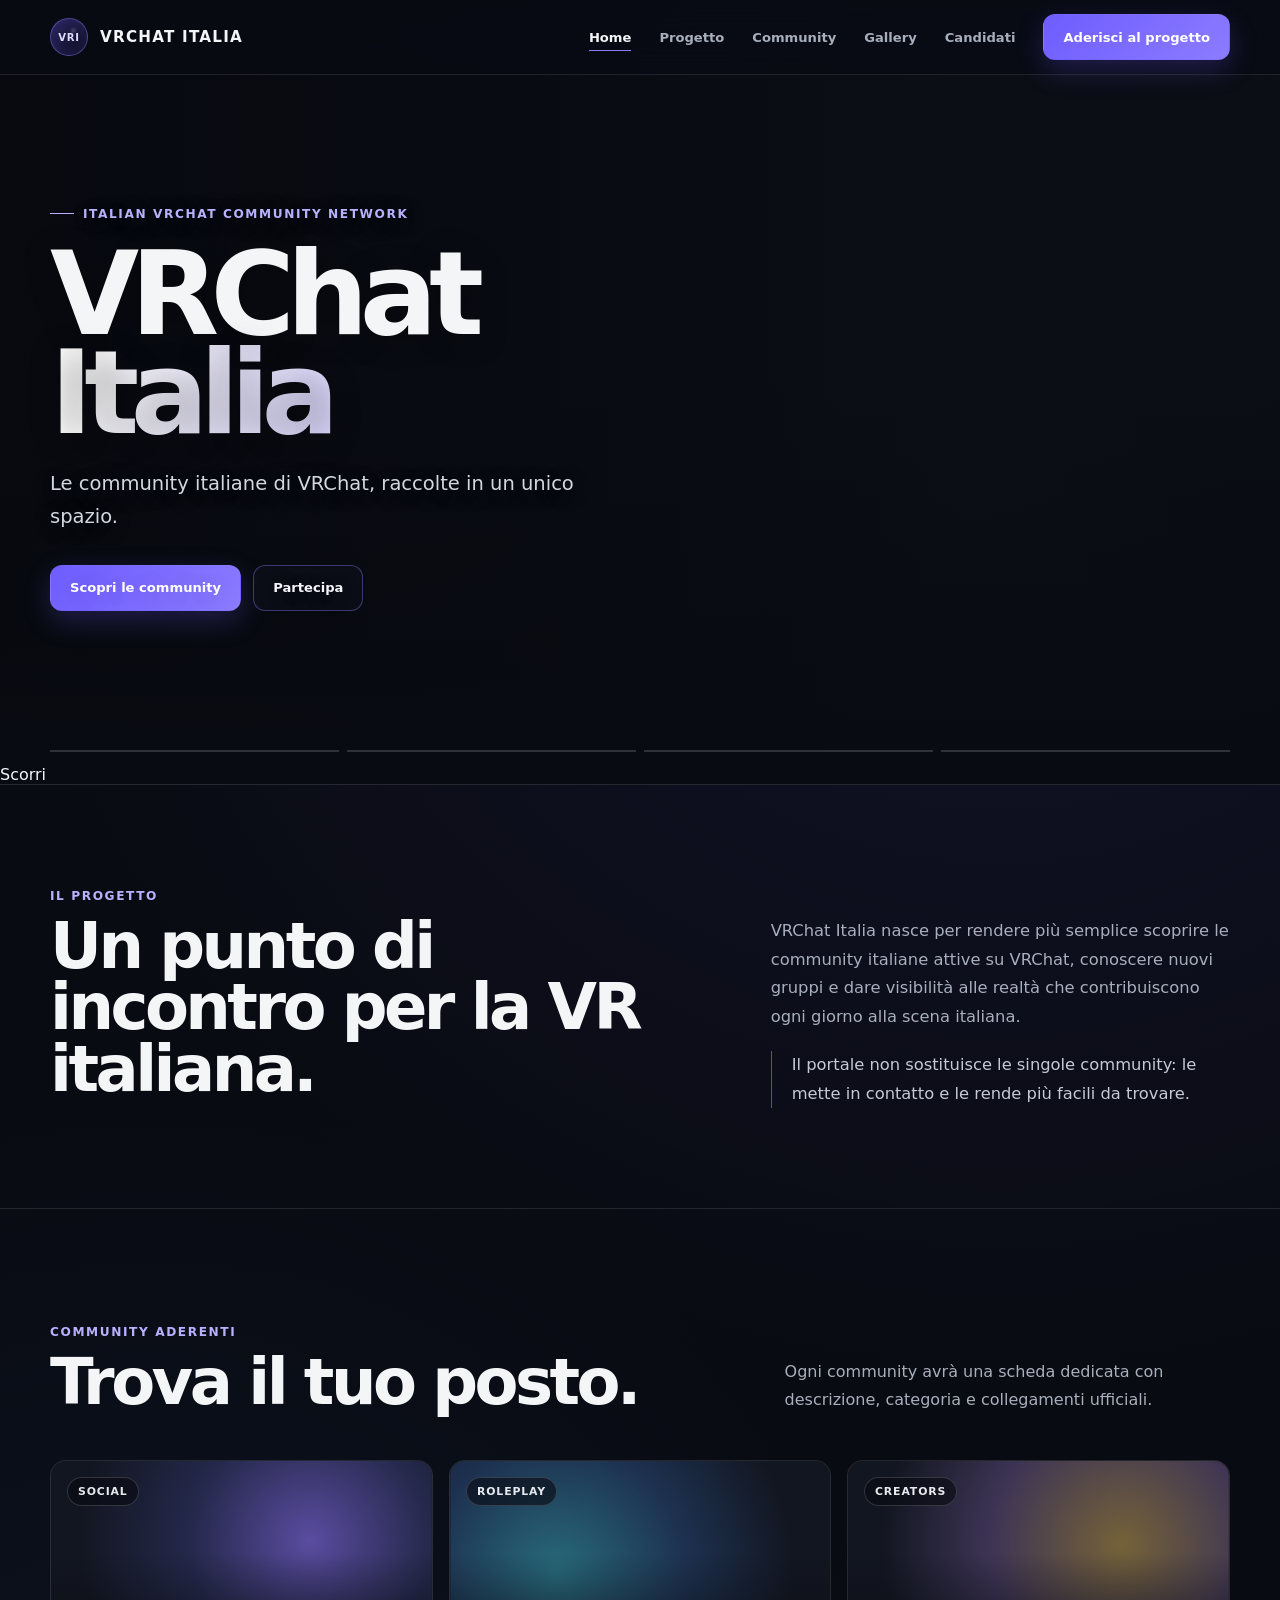
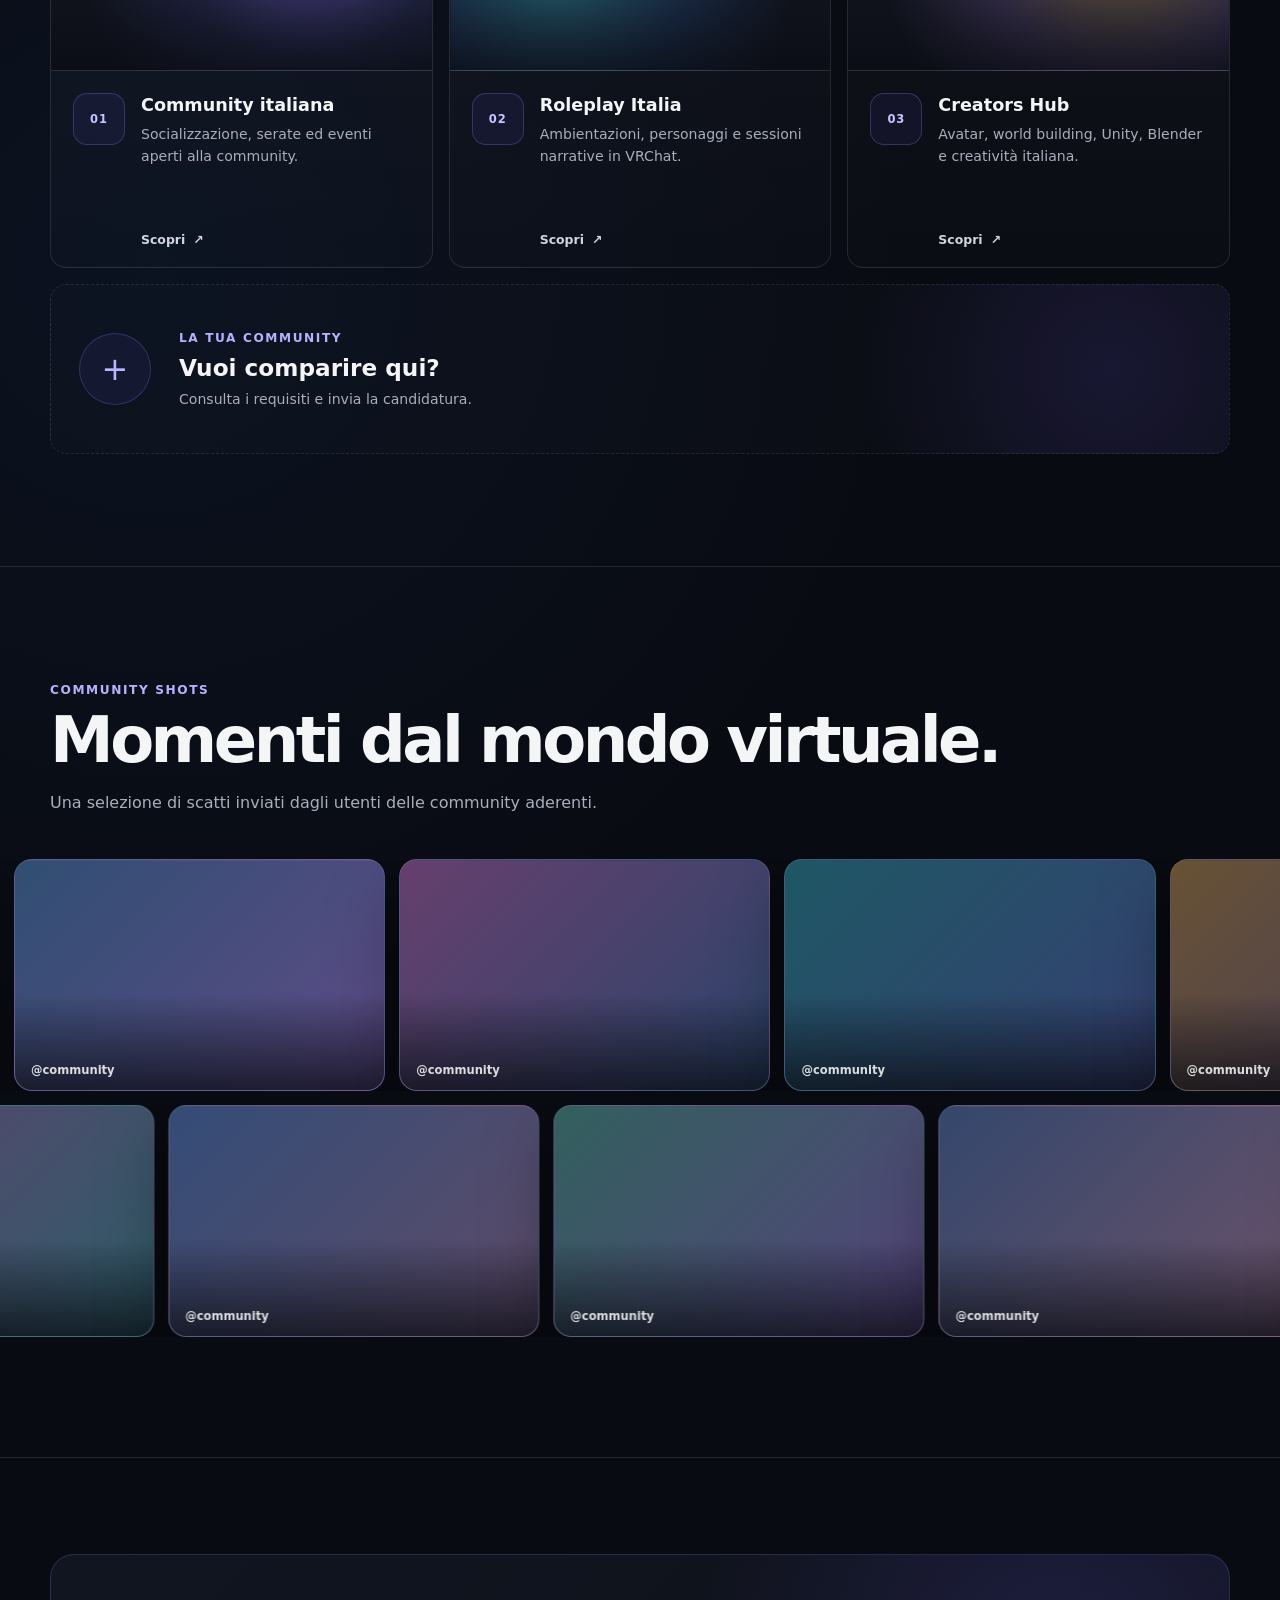
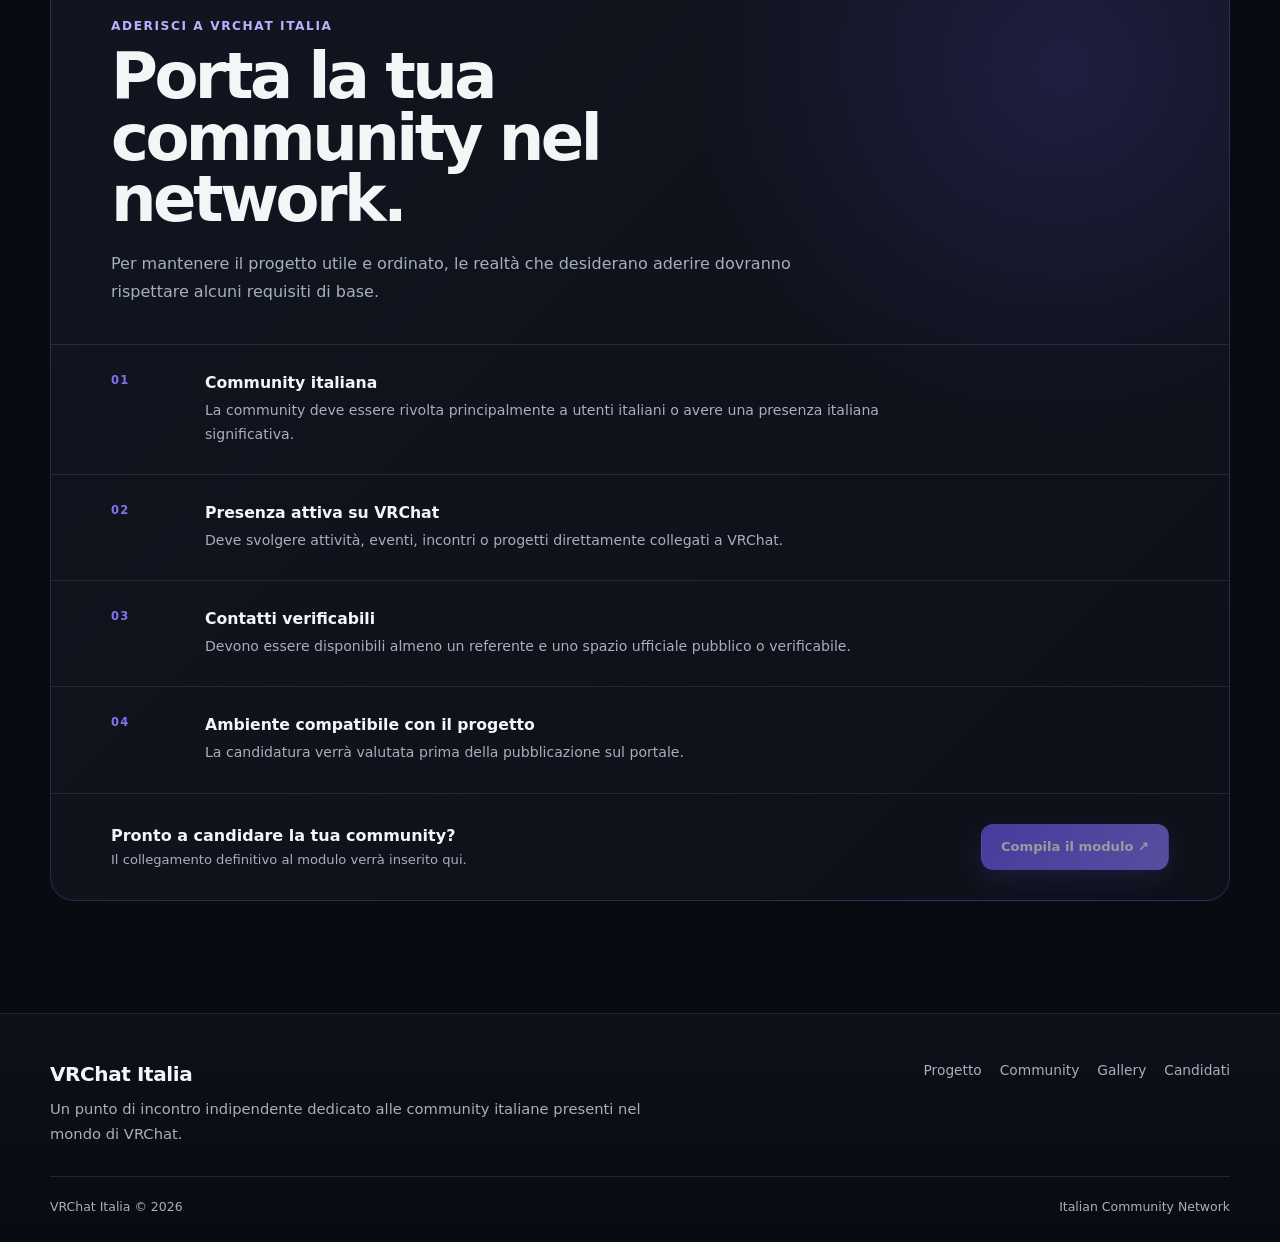
==== commit 77447c6f: "Add delayed hero scroll indicator" ====
--- a/index.html
+++ b/index.html
@@ -67,6 +67,14 @@
         </div>
       </div>
 
+      <a class="scroll-indicator" href="#progetto" aria-label="Scorri alla sezione progetto">
+        <span class="scroll-indicator__label">Scorri</span>
+        <span class="scroll-indicator__mouse" aria-hidden="true">
+          <span></span>
+        </span>
+        <span class="scroll-indicator__chevron" aria-hidden="true"></span>
+      </a>
+
       <div class="hero-progress" aria-hidden="true">
         <span></span><span></span><span></span><span></span>
       </div>
--- a/styles.css
+++ b/styles.css
@@ -1,793 +1,1101 @@
 :root {
-  --bg: #07090f;
-  --bg-soft: #0d111b;
-  --panel: rgba(18, 23, 36, 0.72);
-  --panel-solid: #111725;
-  --text: #f4f7fb;
-  --muted: #98a2b3;
-  --line: rgba(255,255,255,.09);
-  --accent: #8b5cf6;
-  --accent-2: #39ff88;
-  --accent-3: #25c2ff;
-  --shadow: 0 30px 80px rgba(0,0,0,.35);
-  --radius: 26px;
-  --shell: min(1220px, calc(100% - 40px));
+  --bg: #090b12;
+  --bg-soft: #0f121c;
+  --surface: rgba(18, 21, 32, 0.82);
+  --surface-strong: #121620;
+  --text: #f4f5f7;
+  --muted: #a8afbc;
+  --line: rgba(255,255,255,.10);
+  --accent: #6f5cff;
+  --accent-2: #8b7cff;
+  --accent-soft: rgba(111,92,255,.14);
+  --max-width: 1180px;
+  --radius: 24px;
+  --radius-sm: 16px;
+  --shadow: 0 28px 70px rgba(0,0,0,.34);
+  --ease: cubic-bezier(.2,.75,.2,1);
 }
 
 * { box-sizing: border-box; }
 
 html {
   scroll-behavior: smooth;
+  scroll-padding-top: 88px;
   background: var(--bg);
 }
 
 body {
   margin: 0;
-  font-family: Inter, ui-sans-serif, system-ui, -apple-system, BlinkMacSystemFont, "Segoe UI", sans-serif;
+  min-width: 320px;
+  overflow-x: hidden;
   color: var(--text);
   background:
-    radial-gradient(circle at 15% 20%, rgba(139,92,246,.12), transparent 26%),
-    radial-gradient(circle at 80% 10%, rgba(37,194,255,.08), transparent 22%),
-    linear-gradient(180deg, #080b12 0%, #07090f 100%);
-  min-height: 100vh;
-  overflow-x: hidden;
-}
-
-body::before {
+    radial-gradient(circle at 78% 8%, rgba(111,92,255,.10), transparent 25%),
+    radial-gradient(circle at 12% 42%, rgba(43,134,255,.06), transparent 28%),
+    var(--bg);
+  font-family: Inter, ui-sans-serif, system-ui, -apple-system, BlinkMacSystemFont, "Segoe UI", sans-serif;
+  -webkit-font-smoothing: antialiased;
+}
+
+body.menu-open { overflow: hidden; }
+
+a { color: inherit; text-decoration: none; }
+button, a { -webkit-tap-highlight-color: transparent; }
+img { max-width: 100%; }
+h1, h2, h3, p { margin-top: 0; }
+
+.container {
+  width: min(calc(100% - 40px), var(--max-width));
+  margin: 0 auto;
+}
+
+/* Header - aligned with Celestia */
+.site-header {
+  position: sticky;
+  top: 0;
+  z-index: 50;
+  border-bottom: 1px solid var(--line);
+  background: rgba(9,11,18,.88);
+  -webkit-backdrop-filter: blur(18px) saturate(150%);
+  backdrop-filter: blur(18px) saturate(150%);
+}
+
+.nav {
+  min-height: 74px;
+  display: flex;
+  align-items: center;
+  justify-content: space-between;
+  gap: 28px;
+}
+
+.brand {
+  display: inline-flex;
+  align-items: center;
+  gap: 12px;
+  flex: 0 0 auto;
+  font-size: .95rem;
+  font-weight: 800;
+  letter-spacing: .04em;
+}
+
+.brand-logo {
+  display: grid;
+  place-items: center;
+  width: 38px;
+  height: 38px;
+  flex: 0 0 38px;
+  border: 1px solid rgba(139,124,255,.46);
+  border-radius: 50%;
+  color: #dedaff;
+  background:
+    radial-gradient(circle at 62% 32%, rgba(255,255,255,.18), transparent 12%),
+    linear-gradient(135deg, rgba(111,92,255,.30), rgba(111,92,255,.04));
+  box-shadow: inset 0 0 16px rgba(111,92,255,.16);
+  font-size: .63rem;
+  font-weight: 900;
+  letter-spacing: .08em;
+}
+
+.brand-name {
+  text-transform: uppercase;
+  letter-spacing: .08em;
+}
+
+.nav-links {
+  display: flex;
+  align-items: center;
+  justify-content: center;
+  gap: 28px;
+  margin-left: auto;
+}
+
+.nav-links a {
+  position: relative;
+  padding: 10px 0;
+  color: var(--muted);
+  font-size: .82rem;
+  font-weight: 700;
+  transition: color .2s ease;
+}
+
+.nav-links a::after {
   content: "";
-  position: fixed;
+  position: absolute;
+  left: 0;
+  bottom: 4px;
+  width: 100%;
+  height: 1px;
+  background: var(--accent-2);
+  transform: scaleX(0);
+  transform-origin: left;
+  transition: transform .25s var(--ease);
+}
+
+.nav-links a:hover,
+.nav-links a:focus-visible,
+.nav-links a.is-active {
+  color: var(--text);
+}
+
+.nav-links a:hover::after,
+.nav-links a:focus-visible::after,
+.nav-links a.is-active::after {
+  transform: scaleX(1);
+}
+
+.nav-cta,
+.button {
+  display: inline-flex;
+  align-items: center;
+  justify-content: center;
+  gap: 9px;
+  min-height: 46px;
+  padding: 0 19px;
+  border: 1px solid transparent;
+  border-radius: 12px;
+  font: inherit;
+  font-size: .82rem;
+  font-weight: 800;
+  cursor: pointer;
+  transition:
+    transform .2s var(--ease),
+    background .2s ease,
+    border-color .2s ease,
+    box-shadow .2s ease;
+}
+
+.nav-cta,
+.button-primary {
+  color: #fff;
+  background: linear-gradient(135deg, var(--accent), var(--accent-2));
+  box-shadow: 0 10px 28px rgba(111,92,255,.24);
+}
+
+.nav-cta:hover,
+.button-primary:hover {
+  transform: translateY(-2px);
+  box-shadow: 0 15px 34px rgba(111,92,255,.32);
+}
+
+.button-secondary {
+  color: var(--text);
+  border-color: rgba(139,124,255,.40);
+  background: rgba(15,18,28,.62);
+}
+
+.button-secondary:hover {
+  transform: translateY(-2px);
+  border-color: rgba(162,151,255,.76);
+  background: rgba(111,92,255,.10);
+}
+
+.menu-toggle {
+  display: none;
+  width: 46px;
+  height: 46px;
+  border: 1px solid var(--line);
+  border-radius: 12px;
+  color: var(--text);
+  background: rgba(255,255,255,.03);
+  cursor: pointer;
+}
+
+.menu-toggle span,
+.menu-toggle::before,
+.menu-toggle::after {
+  display: block;
+  width: 19px;
+  height: 1.5px;
+  margin: 4px auto;
+  border-radius: 2px;
+  background: currentColor;
+  content: "";
+  transition: transform .2s ease, opacity .2s ease;
+}
+
+body.menu-open .menu-toggle span { opacity: 0; }
+body.menu-open .menu-toggle::before { transform: translateY(5.5px) rotate(45deg); }
+body.menu-open .menu-toggle::after { transform: translateY(-5.5px) rotate(-45deg); }
+
+.mobile-menu { display: none; }
+
+/* Hero */
+.hero {
+  position: relative;
+  min-height: 690px;
+  overflow: hidden;
+  border-bottom: 1px solid var(--line);
+  isolation: isolate;
+  background: #0d1018;
+}
+
+.hero-slideshow,
+.hero-slide,
+.hero-overlay {
+  position: absolute;
   inset: 0;
+}
+
+.hero-slideshow { z-index: -3; }
+
+.hero-slide {
+  opacity: 0;
+  transform: scale(1.07);
+  background-position: center;
+  background-size: cover;
+  background-repeat: no-repeat;
+  animation: heroSlide 24s infinite;
+}
+
+/*
+  Temporary image slots.
+  Replace these files with real VRChat screenshots:
+  img/hero-1.webp ... img/hero-4.webp
+*/
+.hero-slide--1 {
+  background-image:
+    linear-gradient(135deg, rgba(35,22,86,.26), rgba(8,14,29,.14)),
+    url("img/hero-1.webp"),
+    radial-gradient(circle at 65% 40%, #453384, #16213d 42%, #090b12 76%);
+}
+.hero-slide--2 {
+  animation-delay: 6s;
+  background-image:
+    linear-gradient(135deg, rgba(11,49,84,.24), rgba(15,9,38,.16)),
+    url("img/hero-2.webp"),
+    radial-gradient(circle at 30% 60%, #145f7b, #171b45 48%, #090b12 78%);
+}
+.hero-slide--3 {
+  animation-delay: 12s;
+  background-image:
+    linear-gradient(135deg, rgba(62,27,92,.24), rgba(10,23,36,.16)),
+    url("img/hero-3.webp"),
+    radial-gradient(circle at 68% 35%, #5c2f6f, #20224d 42%, #090b12 76%);
+}
+.hero-slide--4 {
+  animation-delay: 18s;
+  background-image:
+    linear-gradient(135deg, rgba(14,69,67,.22), rgba(17,12,43,.18)),
+    url("img/hero-4.webp"),
+    radial-gradient(circle at 38% 44%, #276b65, #24224f 42%, #090b12 76%);
+}
+
+@keyframes heroSlide {
+  0% { opacity: 0; transform: scale(1.07); }
+  5% { opacity: 1; }
+  25% { opacity: 1; }
+  30% { opacity: 0; transform: scale(1); }
+  100% { opacity: 0; transform: scale(1); }
+}
+
+.hero-overlay {
+  z-index: -2;
+  background:
+    linear-gradient(90deg, rgba(7,9,15,.90) 0%, rgba(7,9,15,.70) 40%, rgba(7,9,15,.20) 76%, rgba(7,9,15,.36) 100%),
+    linear-gradient(0deg, rgba(9,11,18,.84), rgba(9,11,18,.08) 56%);
+}
+
+.hero::after {
+  content: "";
+  position: absolute;
+  inset: auto 0 0;
+  height: 150px;
+  z-index: -1;
+  background: linear-gradient(180deg, transparent, var(--bg));
   pointer-events: none;
+}
+
+.hero-inner {
+  min-height: 690px;
+  display: flex;
+  align-items: center;
+  padding: 90px 0 120px;
+}
+
+.hero-copy {
+  width: min(100%, 760px);
+  text-shadow: 0 4px 30px rgba(0,0,0,.26);
+}
+
+.eyebrow,
+.section-kicker {
+  display: inline-flex;
+  align-items: center;
+  gap: 9px;
+  color: #b9b0ff;
+  font-size: .76rem;
+  font-weight: 800;
+  letter-spacing: .13em;
+  text-transform: uppercase;
+}
+
+.eyebrow {
+  margin-bottom: 24px;
+}
+
+.eyebrow::before {
+  width: 24px;
+  height: 1px;
+  background: currentColor;
+  content: "";
+}
+
+.hero h1 {
+  margin-bottom: 24px;
+  font-size: clamp(4rem, 9vw, 8rem);
+  line-height: .86;
+  letter-spacing: -.075em;
+}
+
+.hero h1 span {
+  display: block;
+  color: transparent;
+  background: linear-gradient(105deg, #fff 0 6%, #d7d2ff 45%, #8b7cff 100%);
+  -webkit-background-clip: text;
+  background-clip: text;
+}
+
+.hero-lead {
+  max-width: 560px;
+  margin-bottom: 32px;
+  color: #d3d7df;
+  font-size: clamp(1.05rem, 1.6vw, 1.22rem);
+  line-height: 1.7;
+}
+
+.hero-actions {
+  display: flex;
+  flex-wrap: wrap;
+  gap: 12px;
+}
+
+.hero-progress {
+  position: absolute;
+  left: 50%;
+  bottom: 32px;
+  width: min(calc(100% - 40px), var(--max-width));
+  transform: translateX(-50%);
+  display: grid;
+  grid-template-columns: repeat(4, 1fr);
+  gap: 8px;
+}
+
+.hero-progress span {
+  height: 2px;
+  overflow: hidden;
+  background: rgba(255,255,255,.16);
+}
+
+.hero-progress span::after {
+  content: "";
+  display: block;
+  width: 100%;
+  height: 100%;
+  background: rgba(255,255,255,.74);
+  transform: scaleX(0);
+  transform-origin: left;
+  animation: heroProgress 24s infinite;
+}
+
+.hero-progress span:nth-child(2)::after { animation-delay: 6s; }
+.hero-progress span:nth-child(3)::after { animation-delay: 12s; }
+.hero-progress span:nth-child(4)::after { animation-delay: 18s; }
+
+@keyframes heroProgress {
+  0% { transform: scaleX(0); }
+  25% { transform: scaleX(1); }
+  25.01%, 100% { transform: scaleX(0); }
+}
+
+/* Shared sections */
+.section {
+  padding: 112px 0;
+}
+
+.section + .section {
+  border-top: 1px solid var(--line);
+}
+
+.section-head {
+  display: grid;
+  grid-template-columns: minmax(0,.95fr) minmax(280px,.62fr);
+  gap: 52px;
+  align-items: end;
+  margin-bottom: 46px;
+}
+
+.section h2 {
+  margin: 12px 0 0;
+  font-size: clamp(2.5rem, 5vw, 4.7rem);
+  line-height: .96;
+  letter-spacing: -.055em;
+}
+
+.section-head p,
+.project-copy p,
+.gallery-heading p,
+.application-intro p {
+  margin-bottom: 0;
+  color: var(--muted);
+  line-height: 1.75;
+}
+
+/* Project */
+.project-section {
+  padding-top: 100px;
+  padding-bottom: 100px;
+}
+
+.project-layout {
+  display: grid;
+  grid-template-columns: 1.05fr .78fr;
+  gap: clamp(50px, 8vw, 110px);
+  align-items: start;
+}
+
+.project-copy {
+  padding-top: 32px;
+}
+
+.project-copy p {
+  font-size: 1.02rem;
+}
+
+.project-note {
+  margin-top: 20px;
+  padding-left: 20px;
+  border-left: 1px solid rgba(139,124,255,.60);
+  color: #c5cad3 !important;
+}
+
+/* Communities */
+.community-grid {
+  display: grid;
+  grid-template-columns: repeat(3, minmax(0,1fr));
+  gap: 16px;
+}
+
+.community-card {
+  overflow: hidden;
+  border: 1px solid var(--line);
+  border-radius: var(--radius-sm);
+  background: linear-gradient(180deg, rgba(255,255,255,.035), rgba(255,255,255,.012));
+  transition: transform .25s var(--ease), border-color .25s ease, background .25s ease;
+}
+
+.community-card:hover {
+  transform: translateY(-5px);
+  border-color: rgba(139,124,255,.34);
+  background: linear-gradient(180deg, rgba(111,92,255,.07), rgba(255,255,255,.015));
+}
+
+.community-card__media {
+  position: relative;
+  min-height: 210px;
+  border-bottom: 1px solid var(--line);
+  background-size: cover;
+  background-position: center;
+  overflow: hidden;
+}
+
+.community-card__media::after {
+  content: "";
+  position: absolute;
+  inset: 0;
+  background: linear-gradient(180deg, transparent 44%, rgba(9,11,18,.75));
+}
+
+.community-card__media--one {
   background-image:
-    linear-gradient(rgba(255,255,255,.018) 1px, transparent 1px),
-    linear-gradient(90deg, rgba(255,255,255,.018) 1px, transparent 1px);
-  background-size: 36px 36px;
-  mask-image: linear-gradient(to bottom, rgba(0,0,0,.75), transparent 86%);
-}
-
-a { color: inherit; text-decoration: none; }
-button { font: inherit; }
-
-.section-shell {
-  width: var(--shell);
-  margin-inline: auto;
-}
-
-.noise {
-  position: fixed;
+    url("img/community-1.webp"),
+    radial-gradient(circle at 68% 38%, #5a4ca0, #24284a 42%, #121620 80%);
+}
+
+.community-card__media--two {
+  background-image:
+    url("img/community-2.webp"),
+    radial-gradient(circle at 28% 54%, #286b7c, #1d3150 44%, #121620 80%);
+}
+
+.community-card__media--three {
+  background-image:
+    url("img/community-3.webp"),
+    radial-gradient(circle at 72% 40%, #756238, #3d3455 44%, #121620 80%);
+}
+
+.community-card__badge {
+  position: absolute;
+  z-index: 2;
+  top: 16px;
+  left: 16px;
+  padding: 7px 10px;
+  border: 1px solid rgba(255,255,255,.16);
+  border-radius: 999px;
+  color: #e7e9ee;
+  background: rgba(9,11,18,.62);
+  backdrop-filter: blur(10px);
+  font-size: .68rem;
+  font-weight: 800;
+  letter-spacing: .08em;
+  text-transform: uppercase;
+}
+
+.community-card__body {
+  position: relative;
+  display: grid;
+  grid-template-columns: 52px 1fr;
+  gap: 16px;
+  min-height: 196px;
+  padding: 22px;
+}
+
+.community-logo {
+  display: grid;
+  place-items: center;
+  width: 52px;
+  height: 52px;
+  border: 1px solid rgba(139,124,255,.28);
+  border-radius: 14px;
+  color: #cac3ff;
+  background: rgba(111,92,255,.08);
+  font-size: .72rem;
+  font-weight: 900;
+  letter-spacing: .08em;
+}
+
+.community-card h3 {
+  margin: 2px 0 8px;
+  font-size: 1.1rem;
+}
+
+.community-card p {
+  margin-bottom: 0;
+  color: var(--muted);
+  font-size: .88rem;
+  line-height: 1.6;
+}
+
+.community-link {
+  position: absolute;
+  left: 90px;
+  bottom: 20px;
+  display: inline-flex;
+  gap: 8px;
+  color: #d2d5de;
+  font-size: .78rem;
+  font-weight: 800;
+}
+
+.community-card--join {
+  grid-column: 1 / -1;
+  min-height: 170px;
+  display: flex;
+  align-items: center;
+  gap: 28px;
+  padding: 28px;
+  border-style: dashed;
+  background:
+    radial-gradient(circle at 90% 50%, rgba(111,92,255,.13), transparent 24%),
+    rgba(255,255,255,.012);
+}
+
+.community-card--join h3 {
+  margin: 8px 0 7px;
+  font-size: 1.45rem;
+}
+
+.join-plus {
+  display: grid;
+  place-items: center;
+  width: 72px;
+  height: 72px;
+  flex: 0 0 72px;
+  border: 1px solid rgba(139,124,255,.25);
+  border-radius: 50%;
+  color: #bcb4ff;
+  background: rgba(111,92,255,.08);
+  font-size: 2rem;
+  font-weight: 300;
+}
+
+/* Gallery */
+.gallery-section {
+  overflow: hidden;
+  padding-bottom: 120px;
+}
+
+.gallery-heading {
+  margin-bottom: 42px;
+}
+
+.gallery-heading p {
+  max-width: 620px;
+  margin-top: 18px;
+}
+
+.photo-marquee {
+  width: 100%;
+  overflow: hidden;
+}
+
+.photo-marquee--secondary {
+  margin-top: 14px;
+}
+
+.photo-track {
+  display: flex;
+  width: max-content;
+  gap: 14px;
+  padding-left: 14px;
+  will-change: transform;
+}
+
+.photo-track--left {
+  animation: galleryLeft 52s linear infinite;
+}
+
+.photo-track--right {
+  animation: galleryRight 58s linear infinite;
+  transform: translateX(-30%);
+}
+
+.photo-marquee:hover .photo-track {
+  animation-play-state: paused;
+}
+
+@keyframes galleryLeft {
+  from { transform: translateX(0); }
+  to { transform: translateX(calc(-50% - 7px)); }
+}
+
+@keyframes galleryRight {
+  from { transform: translateX(calc(-50% - 7px)); }
+  to { transform: translateX(0); }
+}
+
+.shot {
+  position: relative;
+  width: clamp(260px, 29vw, 450px);
+  aspect-ratio: 16 / 10;
+  flex: 0 0 auto;
+  overflow: hidden;
+  border: 1px solid var(--line);
+  border-radius: 18px;
+  background-position: center;
+  background-size: cover;
+  box-shadow: var(--shadow);
+}
+
+.shot::after {
+  content: "";
+  position: absolute;
   inset: 0;
-  opacity: .035;
-  pointer-events: none;
-  background-image: url("data:image/svg+xml,%3Csvg viewBox='0 0 180 180' xmlns='http://www.w3.org/2000/svg'%3E%3Cfilter id='n'%3E%3CfeTurbulence type='fractalNoise' baseFrequency='.9' numOctaves='3' stitchTiles='stitch'/%3E%3C/filter%3E%3Crect width='100%25' height='100%25' filter='url(%23n)' opacity='.8'/%3E%3C/svg%3E");
-  z-index: 20;
-}
-
-.orb {
-  position: fixed;
-  width: 420px;
-  aspect-ratio: 1;
-  filter: blur(100px);
-  opacity: .12;
-  border-radius: 50%;
-  pointer-events: none;
-}
-.orb-one { background: var(--accent); top: -180px; left: -120px; }
-.orb-two { background: var(--accent-3); bottom: -220px; right: -120px; }
-
-.site-header {
-  width: min(1280px, calc(100% - 32px));
-  margin: 18px auto 0;
-  position: sticky;
-  top: 18px;
-  z-index: 50;
+  background: linear-gradient(180deg, transparent 58%, rgba(7,9,15,.72));
+}
+
+.shot span {
+  position: absolute;
+  z-index: 2;
+  left: 16px;
+  bottom: 13px;
+  color: rgba(255,255,255,.84);
+  font-size: .72rem;
+  font-weight: 700;
+}
+
+/* Future real photos: img/gallery-01.webp ... img/gallery-12.webp */
+.shot--1 { background-image: url("img/gallery-01.webp"), linear-gradient(135deg,#304e72,#5f4c88); }
+.shot--2 { background-image: url("img/gallery-02.webp"), linear-gradient(135deg,#663f6d,#2d456c); }
+.shot--3 { background-image: url("img/gallery-03.webp"), linear-gradient(135deg,#1e5764,#364072); }
+.shot--4 { background-image: url("img/gallery-04.webp"), linear-gradient(135deg,#675233,#473960); }
+.shot--5 { background-image: url("img/gallery-05.webp"), linear-gradient(135deg,#3e4779,#246256); }
+.shot--6 { background-image: url("img/gallery-06.webp"), linear-gradient(135deg,#754d5f,#344f74); }
+.shot--7 { background-image: url("img/gallery-07.webp"), linear-gradient(135deg,#34476c,#6d536b); }
+.shot--8 { background-image: url("img/gallery-08.webp"), linear-gradient(135deg,#355c59,#5e4476); }
+.shot--9 { background-image: url("img/gallery-09.webp"), linear-gradient(135deg,#6e583b,#36496d); }
+.shot--10 { background-image: url("img/gallery-10.webp"), linear-gradient(135deg,#5d426f,#2f5d68); }
+.shot--11 { background-image: url("img/gallery-11.webp"), linear-gradient(135deg,#344c77,#5f4c6a); }
+.shot--12 { background-image: url("img/gallery-12.webp"), linear-gradient(135deg,#32605e,#56447c); }
+
+/* Application */
+.application-section {
+  padding-top: 96px;
+}
+
+.application-panel {
+  overflow: hidden;
+  border: 1px solid rgba(139,124,255,.22);
+  border-radius: var(--radius);
+  background:
+    radial-gradient(circle at 86% 12%, rgba(111,92,255,.16), transparent 28%),
+    linear-gradient(135deg, #11151f, #0d1018);
+}
+
+.application-intro {
+  max-width: 800px;
+  padding: clamp(32px, 6vw, 60px);
+  padding-bottom: 38px;
+}
+
+.application-intro h2 {
+  margin-top: 12px;
+}
+
+.application-intro p {
+  max-width: 680px;
+  margin-top: 20px;
+}
+
+.requirements {
+  border-top: 1px solid var(--line);
+}
+
+.requirement {
+  display: grid;
+  grid-template-columns: 72px 1fr;
+  gap: 22px;
+  padding: 28px clamp(32px, 6vw, 60px);
+  border-bottom: 1px solid var(--line);
+}
+
+.requirement > span {
+  color: #8173ed;
+  font-size: .72rem;
+  font-weight: 900;
+  letter-spacing: .10em;
+}
+
+.requirement strong {
+  display: block;
+  margin-bottom: 7px;
+  font-size: .98rem;
+}
+
+.requirement p {
+  max-width: 740px;
+  margin: 0;
+  color: var(--muted);
+  font-size: .88rem;
+  line-height: 1.65;
+}
+
+.application-action {
+  display: flex;
+  align-items: center;
+  justify-content: space-between;
+  gap: 32px;
+  padding: 30px clamp(32px, 6vw, 60px);
+}
+
+.application-action > div {
+  display: flex;
+  flex-direction: column;
+  gap: 7px;
+}
+
+.application-action strong {
+  font-size: 1rem;
+}
+
+.application-action span {
+  color: var(--muted);
+  font-size: .82rem;
+}
+
+.button-form[aria-disabled="true"] {
+  opacity: .58;
+  cursor: not-allowed;
+}
+
+/* Footer - aligned with Celestia */
+.site-footer {
+  padding: 0;
+  border-top: 1px solid var(--line);
+  background: linear-gradient(180deg, rgba(15,18,28,.70), rgba(9,11,18,.98));
+}
+
+.footer-inner {
+  display: block;
+  color: var(--muted);
+}
+
+.footer-shell {
+  display: grid;
+  grid-template-columns: minmax(0,1fr) auto;
+  gap: 38px;
+  padding: 48px 0 30px;
+}
+
+.footer-brand {
+  max-width: 620px;
+}
+
+.footer-brand__title {
+  display: block;
+  margin-bottom: 10px;
+  color: var(--text);
+  font-size: 1.25rem;
+  font-weight: 800;
+  letter-spacing: -.02em;
+}
+
+.footer-brand p {
+  margin: 0;
+  color: var(--muted);
+  font-size: .92rem;
+  line-height: 1.7;
+}
+
+.footer-links {
+  display: flex;
+  flex-wrap: nowrap;
+  align-content: flex-start;
+  justify-content: flex-end;
+  gap: 10px 18px;
+  white-space: nowrap;
+}
+
+.footer-links a {
+  color: var(--muted);
+  font-size: .86rem;
+}
+
+.footer-links a:hover {
+  color: var(--text);
+}
+
+.footer-bottom {
   display: flex;
   align-items: center;
   justify-content: space-between;
   gap: 20px;
-  padding: 12px 14px 12px 16px;
-  border: 1px solid var(--line);
-  border-radius: 20px;
-  background: rgba(9,12,19,.72);
-  backdrop-filter: blur(20px);
-  box-shadow: 0 10px 40px rgba(0,0,0,.22);
-}
-
-.brand {
-  display: flex;
-  align-items: center;
-  gap: 12px;
-}
-.brand-mark {
-  display: grid;
-  place-items: center;
-  width: 44px;
-  height: 44px;
-  border-radius: 13px;
-  background:
-    linear-gradient(135deg, rgba(139,92,246,.18), rgba(57,255,136,.08)),
-    #101522;
-  border: 1px solid rgba(139,92,246,.35);
-  color: white;
-  font-size: 12px;
-  font-weight: 900;
-  letter-spacing: .12em;
-  box-shadow: inset 0 0 24px rgba(139,92,246,.08);
-}
-.brand-copy {
-  display: flex;
-  flex-direction: column;
-  line-height: 1.05;
-}
-.brand-copy strong { font-size: 14px; letter-spacing: .01em; }
-.brand-copy small {
-  margin-top: 5px;
+  padding: 22px 0 28px;
+  border-top: 1px solid var(--line);
   color: var(--muted);
-  font-size: 10px;
-  text-transform: uppercase;
-  letter-spacing: .16em;
-}
-
-.main-nav {
-  display: flex;
-  align-items: center;
-  gap: 6px;
-}
-.main-nav a {
-  color: #c7cfdb;
-  font-size: 13px;
-  padding: 10px 12px;
-  border-radius: 12px;
-  transition: .2s ease;
-}
-.main-nav a:hover {
-  color: white;
-  background: rgba(255,255,255,.05);
-}
-.main-nav .nav-cta {
-  margin-left: 6px;
-  border: 1px solid rgba(139,92,246,.35);
-  background: rgba(139,92,246,.12);
-  color: #efe9ff;
-}
-
-.menu-toggle {
-  display: none;
-  width: 44px;
-  height: 44px;
-  border: 0;
-  border-radius: 12px;
-  background: rgba(255,255,255,.06);
-  color: white;
-}
-.menu-toggle span {
-  display: block;
-  width: 18px;
-  height: 1px;
-  margin: 5px auto;
-  background: currentColor;
-}
-
-.hero {
-  min-height: 770px;
-  padding: 110px 0 72px;
-  display: grid;
-  grid-template-columns: 1.08fr .92fr;
-  gap: 60px;
-  align-items: center;
-}
-.hero-copy { position: relative; z-index: 2; }
-
-.eyebrow,
-.section-kicker,
-.micro-label,
-.manifesto-code {
-  font-size: 11px;
-  letter-spacing: .2em;
-  text-transform: uppercase;
-  font-weight: 800;
-}
-.eyebrow {
-  display: inline-flex;
-  align-items: center;
-  gap: 10px;
-  color: #c5cfdb;
-  padding: 8px 11px;
-  border: 1px solid var(--line);
-  border-radius: 999px;
-  background: rgba(255,255,255,.025);
-}
-.status-dot {
-  width: 7px;
-  height: 7px;
-  border-radius: 50%;
-  background: var(--accent-2);
-  box-shadow: 0 0 16px var(--accent-2);
-}
-
-.hero h1 {
-  margin: 28px 0 22px;
-  font-size: clamp(54px, 6.2vw, 92px);
-  line-height: .95;
-  letter-spacing: -.055em;
-  max-width: 820px;
-}
-.hero h1 span {
-  display: block;
-  color: #9d8cff;
-  background: linear-gradient(90deg, #ffffff 0%, #a78bfa 48%, #5eead4 100%);
-  -webkit-background-clip: text;
-  background-clip: text;
-  color: transparent;
-}
-
-.hero-lead {
-  max-width: 690px;
-  color: #aab3c2;
-  font-size: 17px;
-  line-height: 1.75;
-  margin: 0;
-}
-
-.hero-actions {
-  display: flex;
-  flex-wrap: wrap;
-  gap: 12px;
-  margin-top: 34px;
-}
-.button {
-  display: inline-flex;
-  align-items: center;
-  justify-content: center;
-  gap: 12px;
-  min-height: 50px;
-  padding: 0 18px;
-  border-radius: 14px;
-  font-size: 13px;
-  font-weight: 800;
-  letter-spacing: .01em;
-  transition: transform .2s ease, border-color .2s ease, background .2s ease;
-}
-.button:hover { transform: translateY(-2px); }
-.button-primary {
-  background: linear-gradient(135deg, #8b5cf6, #6d4ae4 65%, #5d3fd3);
-  box-shadow: 0 12px 34px rgba(139,92,246,.23);
-}
-.button-ghost {
-  border: 1px solid var(--line);
-  background: rgba(255,255,255,.035);
-  color: #dbe3ef;
-}
-
-.hero-meta {
-  margin-top: 46px;
-  display: flex;
-  flex-wrap: wrap;
-  gap: 10px 18px;
-  color: #7e8898;
-  font-size: 11px;
-  text-transform: uppercase;
-  letter-spacing: .12em;
-}
-.hero-meta span {
-  display: inline-flex;
-  align-items: center;
-  gap: 7px;
-}
-.hero-meta b { color: #cdd5e1; }
-
-.hero-visual {
-  position: relative;
-  min-height: 560px;
-  display: grid;
-  place-items: center;
-  isolation: isolate;
-}
-.portal-ring {
-  position: absolute;
-  border-radius: 50%;
-  border: 1px solid rgba(139,92,246,.22);
-  z-index: -1;
-}
-.portal-ring-a {
-  width: 470px;
-  height: 470px;
-  box-shadow: 0 0 80px rgba(139,92,246,.07);
-}
-.portal-ring-b {
-  width: 360px;
-  height: 360px;
-  border-style: dashed;
-  animation: spin 28s linear infinite;
-}
-@keyframes spin { to { transform: rotate(360deg); } }
-
-.interface-card {
-  width: min(430px, 88%);
-  padding: 22px;
-  border-radius: var(--radius);
-  border: 1px solid rgba(255,255,255,.11);
-  background:
-    linear-gradient(180deg, rgba(255,255,255,.045), rgba(255,255,255,.018)),
-    rgba(12,16,25,.82);
-  backdrop-filter: blur(22px);
-  box-shadow: var(--shadow);
-}
-.interface-top {
-  display: flex;
-  align-items: flex-start;
-  justify-content: space-between;
-  gap: 20px;
-}
-.micro-label {
-  color: #6f7c90;
-  font-size: 9px;
-}
-.interface-top h2 {
-  margin: 7px 0 0;
-  font-size: 20px;
-}
-.live-badge {
-  color: #7dffab;
-  border: 1px solid rgba(57,255,136,.28);
-  background: rgba(57,255,136,.08);
-  padding: 6px 8px;
-  border-radius: 999px;
-  font-size: 9px;
-  letter-spacing: .14em;
-  font-weight: 900;
-}
-
-.radar {
-  position: relative;
-  width: min(290px, 74vw);
-  aspect-ratio: 1;
-  margin: 34px auto;
-  border-radius: 50%;
-  border: 1px solid rgba(255,255,255,.08);
-  background:
-    radial-gradient(circle, rgba(139,92,246,.12) 0 1px, transparent 1px),
-    radial-gradient(circle at center, rgba(139,92,246,.08), transparent 63%);
-  box-shadow: inset 0 0 50px rgba(139,92,246,.05);
-}
-.radar::before,
-.radar::after {
-  content: "";
-  position: absolute;
-  background: rgba(255,255,255,.06);
-}
-.radar::before { left: 50%; top: 9%; bottom: 9%; width: 1px; }
-.radar::after { top: 50%; left: 9%; right: 9%; height: 1px; }
-.radar-grid {
-  position: absolute;
-  inset: 17%;
-  border: 1px dashed rgba(255,255,255,.08);
-  border-radius: 50%;
-}
-.radar-core {
-  position: absolute;
-  inset: 50% auto auto 50%;
-  transform: translate(-50%, -50%);
-  display: grid;
-  place-items: center;
-  width: 62px;
-  height: 62px;
-  border-radius: 50%;
-  background: #111725;
-  border: 1px solid rgba(139,92,246,.35);
-  color: #b8a7ff;
-  font-weight: 900;
-  letter-spacing: .08em;
-  box-shadow: 0 0 36px rgba(139,92,246,.18);
-}
-.radar-point {
-  position: absolute;
-  width: 9px;
-  height: 9px;
-  border-radius: 50%;
-  background: var(--accent-2);
-  box-shadow: 0 0 16px rgba(57,255,136,.8);
-}
-.point-a { top: 24%; left: 36%; }
-.point-b { top: 31%; right: 23%; }
-.point-c { bottom: 25%; left: 26%; }
-.point-d { bottom: 18%; right: 34%; }
-
-.interface-stats {
-  display: grid;
-  grid-template-columns: repeat(3, 1fr);
-  gap: 8px;
-}
-.interface-stats div {
-  padding: 12px 10px;
-  border-radius: 14px;
-  background: rgba(255,255,255,.025);
-  border: 1px solid rgba(255,255,255,.05);
-}
-.interface-stats small {
-  display: block;
-  color: #667085;
-  font-size: 8px;
-  letter-spacing: .12em;
-}
-.interface-stats strong {
-  display: block;
-  margin-top: 5px;
-  font-size: 10px;
-  letter-spacing: .06em;
-}
-
-.floating-card {
-  position: absolute;
-  display: flex;
-  align-items: center;
-  gap: 11px;
-  padding: 12px 14px;
-  border: 1px solid rgba(255,255,255,.09);
-  background: rgba(10,14,22,.84);
-  backdrop-filter: blur(14px);
-  border-radius: 16px;
-  box-shadow: 0 18px 50px rgba(0,0,0,.25);
-}
-.floating-card small {
-  display: block;
-  color: #657087;
-  font-size: 8px;
-  letter-spacing: .13em;
-}
-.floating-card strong {
-  display: block;
-  margin-top: 3px;
-  font-size: 12px;
-}
-.floating-icon {
-  display: grid;
-  place-items: center;
-  width: 34px;
-  height: 34px;
-  border-radius: 11px;
-  background: rgba(139,92,246,.1);
-  color: #b5a4ff;
-  border: 1px solid rgba(139,92,246,.2);
-}
-.floating-one { top: 72px; right: -10px; }
-.floating-two { bottom: 60px; left: -8px; }
-
-.ticker {
-  overflow: hidden;
-  border-top: 1px solid var(--line);
-  border-bottom: 1px solid var(--line);
-  background: rgba(255,255,255,.015);
-}
-.ticker-track {
-  width: max-content;
-  display: flex;
-  align-items: center;
-  gap: 24px;
-  padding: 15px 0;
-  color: #8a94a5;
-  font-size: 10px;
-  font-weight: 800;
-  letter-spacing: .18em;
-  animation: marquee 24s linear infinite;
-}
-.ticker-track i {
-  font-style: normal;
-  color: #6d55e9;
-}
-@keyframes marquee {
-  to { transform: translateX(-45%); }
-}
-
-.content-section { padding: 110px 0; }
-.section-heading {
-  display: grid;
-  grid-template-columns: 1fr .8fr;
-  gap: 40px;
-  align-items: end;
-  margin-bottom: 36px;
-}
-.section-kicker { color: #7a68ee; }
-.section-heading h2,
-.split-copy h2,
-.cta-panel h2 {
-  margin: 11px 0 0;
-  font-size: clamp(38px, 4vw, 58px);
-  line-height: 1;
-  letter-spacing: -.04em;
-}
-.section-heading p,
-.split-copy p,
-.cta-panel p {
-  margin: 0;
-  color: #97a2b3;
-  font-size: 15px;
-  line-height: 1.7;
-}
-
-.community-grid {
-  display: grid;
-  grid-template-columns: repeat(3, 1fr);
-  gap: 16px;
-}
-.community-card {
-  position: relative;
-  min-height: 430px;
-  padding: 22px;
-  overflow: hidden;
-  border: 1px solid var(--line);
-  border-radius: 24px;
-  background:
-    linear-gradient(180deg, rgba(255,255,255,.032), rgba(255,255,255,.014)),
-    #0b0f18;
-  transition: transform .22s ease, border-color .22s ease;
-}
-.community-card::after {
-  content: "";
-  position: absolute;
-  width: 220px;
-  height: 220px;
-  right: -90px;
-  top: -90px;
-  border-radius: 50%;
-  background: radial-gradient(circle, rgba(139,92,246,.15), transparent 65%);
-  pointer-events: none;
-}
-.community-card:hover {
-  transform: translateY(-5px);
-  border-color: rgba(139,92,246,.28);
-}
-.featured-card {
-  background:
-    radial-gradient(circle at 80% 10%, rgba(139,92,246,.11), transparent 30%),
-    linear-gradient(180deg, rgba(255,255,255,.038), rgba(255,255,255,.014)),
-    #0c101a;
-}
-.card-number {
-  color: #4f596a;
-  font-size: 10px;
-  letter-spacing: .16em;
-}
-.card-tags {
-  position: absolute;
-  top: 18px;
-  right: 18px;
-  display: flex;
-  gap: 6px;
-}
-.card-tags span {
-  padding: 5px 7px;
-  border-radius: 999px;
-  background: rgba(255,255,255,.04);
-  color: #8f99a9;
-  border: 1px solid rgba(255,255,255,.05);
-  font-size: 8px;
-  text-transform: uppercase;
-  letter-spacing: .11em;
-}
-.community-icon {
-  margin-top: 62px;
-  width: 88px;
-  height: 88px;
-  display: grid;
-  place-items: center;
-  border-radius: 23px;
-  font-size: 35px;
-  font-weight: 900;
-  background: linear-gradient(135deg, #7c5cff, #4c35bc);
-  box-shadow: 0 20px 50px rgba(124,92,255,.16);
-}
-.alt-icon { background: linear-gradient(135deg, #23b8ff, #1757a7); }
-.creator-icon { background: linear-gradient(135deg, #2cdb8d, #12784d); }
-
-.community-copy { margin-top: 34px; }
-.community-copy small {
-  color: #5f6b7d;
-  font-size: 9px;
-  font-weight: 800;
-  letter-spacing: .15em;
-}
-.community-copy h3 {
-  margin: 9px 0 10px;
-  font-size: 24px;
-}
-.community-copy p {
-  margin: 0;
-  color: #8e99aa;
-  font-size: 13px;
-  line-height: 1.65;
-}
-.community-card > a {
-  position: absolute;
-  left: 22px;
-  bottom: 20px;
-  display: inline-flex;
-  gap: 8px;
-  align-items: center;
-  color: #cbd3df;
-  font-size: 12px;
-  font-weight: 800;
-}
-
-.split-layout {
-  display: grid;
-  grid-template-columns: .8fr 1.2fr;
-  gap: 70px;
-  align-items: start;
-}
-.split-copy {
-  position: sticky;
-  top: 120px;
-}
-.split-copy p { margin-top: 24px; }
-.feature-list {
-  border-top: 1px solid var(--line);
-}
-.feature-list article {
-  display: grid;
-  grid-template-columns: 70px 1fr;
-  gap: 20px;
-  padding: 30px 0;
-  border-bottom: 1px solid var(--line);
-}
-.feature-list article > span {
-  color: #6b5de9;
-  font-size: 11px;
-  font-weight: 900;
-  letter-spacing: .14em;
-}
-.feature-list h3 {
-  margin: 0 0 8px;
-  font-size: 20px;
-}
-.feature-list p {
-  margin: 0;
-  color: #8e99aa;
-  font-size: 13px;
-  line-height: 1.7;
-}
-
-.manifesto {
-  position: relative;
-  padding: 50px;
-  border: 1px solid var(--line);
-  border-radius: 28px;
-  background:
-    linear-gradient(135deg, rgba(139,92,246,.08), transparent 45%),
-    rgba(255,255,255,.018);
-  overflow: hidden;
-}
-.manifesto-code { color: #7361e9; }
-.manifesto p {
-  max-width: 950px;
-  margin: 22px 0 0;
-  font-size: clamp(30px, 4vw, 52px);
-  line-height: 1.12;
-  letter-spacing: -.035em;
-  color: #cfd6e1;
-}
-.manifesto p strong { color: white; }
-.manifesto-line {
-  position: absolute;
-  width: 260px;
-  height: 1px;
-  right: 40px;
-  bottom: 34px;
-  background: linear-gradient(90deg, transparent, #7c5cff);
-}
-
-.cta-section { padding: 0 0 110px; }
-.cta-panel {
-  display: flex;
-  align-items: center;
-  justify-content: space-between;
-  gap: 40px;
-  padding: 38px;
-  border-radius: 26px;
-  border: 1px solid rgba(139,92,246,.22);
-  background:
-    radial-gradient(circle at 85% 30%, rgba(139,92,246,.16), transparent 30%),
-    #0c111b;
-}
-.cta-panel p {
-  margin-top: 16px;
-  max-width: 700px;
-}
-
-.site-footer {
-  padding: 28px 0 40px;
-  border-top: 1px solid var(--line);
-  display: flex;
-  align-items: center;
-  justify-content: space-between;
-  gap: 30px;
-  color: #687386;
-}
-.footer-brand {
-  display: flex;
-  align-items: center;
-  gap: 12px;
-}
-.footer-brand > div {
-  display: flex;
-  flex-direction: column;
-}
-.footer-brand strong { color: #dbe3ee; font-size: 13px; }
-.footer-brand small { margin-top: 4px; font-size: 11px; }
-.site-footer p { margin: 0; font-size: 11px; }
+  font-size: .78rem;
+}
+
+/* Reveal */
+.reveal {
+  opacity: 0;
+  transform: translateY(24px);
+  transition: opacity .65s var(--ease), transform .65s var(--ease);
+}
+
+.reveal.is-visible {
+  opacity: 1;
+  transform: none;
+}
+
+@media (prefers-reduced-motion: reduce) {
+  html { scroll-behavior: auto; }
+  .hero-slide,
+  .hero-progress span::after,
+  .photo-track {
+    animation: none !important;
+  }
+  .hero-slide--1 { opacity: 1; }
+  .photo-track { transform: none !important; }
+}
 
 @media (max-width: 980px) {
-  .site-header { top: 10px; }
-  .menu-toggle { display: block; }
-  .main-nav {
-    position: absolute;
-    top: calc(100% + 8px);
-    left: 0;
-    right: 0;
+  .nav-links,
+  .nav > .nav-cta {
     display: none;
+  }
+
+  .menu-toggle {
+    display: block;
+  }
+
+  .mobile-menu {
+    position: fixed;
+    inset: 75px 0 auto;
+    display: grid;
+    gap: 5px;
+    padding: 18px 20px 24px;
+    border-bottom: 1px solid var(--line);
+    background: rgba(9,11,18,.98);
+    transform: translateY(-130%);
+    opacity: 0;
+    pointer-events: none;
+    transition: transform .3s var(--ease), opacity .2s ease;
+  }
+
+  body.menu-open .mobile-menu {
+    transform: none;
+    opacity: 1;
+    pointer-events: auto;
+  }
+
+  .mobile-menu a {
+    display: flex;
+    align-items: center;
+    min-height: 48px;
+    padding: 0 12px;
+    border-radius: 10px;
+    color: var(--muted);
+    font-weight: 700;
+  }
+
+  .mobile-menu a:hover,
+  .mobile-menu a:focus-visible {
+    color: var(--text);
+    background: rgba(255,255,255,.04);
+  }
+
+  .mobile-menu .nav-cta {
+    justify-content: center;
+    margin-top: 8px;
+    color: #fff;
+  }
+
+  .project-layout,
+  .section-head {
+    grid-template-columns: 1fr;
+    gap: 20px;
+  }
+
+  .project-copy {
+    padding-top: 0;
+  }
+
+  .community-grid {
+    grid-template-columns: 1fr 1fr;
+  }
+
+  .community-card--join {
+    grid-column: 1 / -1;
+  }
+}
+
+@media (max-width: 700px) {
+  .community-grid {
+    grid-template-columns: 1fr;
+  }
+
+  .community-card--join {
+    grid-column: auto;
+  }
+
+  .application-action {
+    align-items: flex-start;
     flex-direction: column;
-    align-items: stretch;
-    padding: 10px;
-    border: 1px solid var(--line);
-    background: rgba(9,12,19,.95);
-    backdrop-filter: blur(20px);
-    border-radius: 16px;
-  }
-  .main-nav.is-open { display: flex; }
-  .main-nav .nav-cta { margin-left: 0; }
-
-  .hero {
+  }
+
+  .application-action .button {
+    width: 100%;
+  }
+
+  .footer-shell {
     grid-template-columns: 1fr;
-    padding-top: 85px;
-    gap: 30px;
-  }
-  .hero-visual { min-height: 500px; }
-  .floating-one { right: 2%; }
-  .floating-two { left: 2%; }
-
-  .community-grid { grid-template-columns: 1fr; }
-  .community-card { min-height: 360px; }
-
-  .section-heading,
-  .split-layout {
-    grid-template-columns: 1fr;
-  }
-  .split-copy { position: static; }
-  .cta-panel { align-items: flex-start; flex-direction: column; }
-}
-
-@media (max-width: 640px) {
-  :root { --shell: min(100% - 24px, 1220px); }
-
-  .site-header {
-    width: calc(100% - 20px);
-    margin-top: 10px;
-  }
-  .brand-copy small { display: none; }
-
-  .hero { min-height: auto; padding: 74px 0 56px; }
-  .hero h1 { font-size: clamp(44px, 15vw, 70px); }
-  .hero-lead { font-size: 15px; }
-  .hero-actions { flex-direction: column; }
-  .button { width: 100%; }
-
-  .hero-visual { min-height: 430px; }
-  .portal-ring-a { width: 360px; height: 360px; }
-  .portal-ring-b { width: 280px; height: 280px; }
-  .interface-card { width: 100%; padding: 18px; }
-  .floating-card { transform: scale(.9); }
-  .floating-one { top: 25px; right: -12px; }
-  .floating-two { bottom: 18px; left: -12px; }
-
-  .content-section { padding: 78px 0; }
-  .section-heading { gap: 18px; }
-  .community-card { min-height: 390px; }
-
-  .manifesto { padding: 30px 24px; }
-  .manifesto-line { display: none; }
-  .cta-panel { padding: 28px 22px; }
-
-  .site-footer {
+    gap: 28px;
+    padding-top: 38px;
+  }
+
+  .footer-links {
+    justify-content: flex-start;
+    flex-wrap: wrap;
+    white-space: normal;
+  }
+
+  .footer-bottom {
+    align-items: flex-start;
+    flex-direction: column;
+    gap: 8px;
+  }
+}
+
+@media (max-width: 620px) {
+  .container {
+    width: min(calc(100% - 28px), var(--max-width));
+  }
+
+  .nav {
+    min-height: 68px;
+  }
+
+  .brand-name {
+    font-size: .80rem;
+  }
+
+  .mobile-menu {
+    inset: 69px 0 auto;
+  }
+
+  .hero,
+  .hero-inner {
+    min-height: 620px;
+  }
+
+  .hero-inner {
+    padding: 80px 0 108px;
+  }
+
+  .hero-overlay {
+    background:
+      linear-gradient(90deg, rgba(7,9,15,.94), rgba(7,9,15,.58)),
+      linear-gradient(0deg, rgba(9,11,18,.85), rgba(9,11,18,.12) 56%);
+  }
+
+  .hero h1 {
+    font-size: clamp(3.7rem, 20vw, 5.6rem);
+  }
+
+  .hero-lead {
+    max-width: 95%;
+    font-size: .98rem;
+  }
+
+  .hero-actions {
     flex-direction: column;
     align-items: flex-start;
   }
-}
+
+  .hero-actions .button {
+    width: 100%;
+  }
+
+  .hero-progress {
+    bottom: 24px;
+    width: calc(100% - 28px);
+  }
+
+  .section {
+    padding: 82px 0;
+  }
+
+  .project-section {
+    padding-top: 78px;
+    padding-bottom: 78px;
+  }
+
+  .community-card__media {
+    min-height: 190px;
+  }
+
+  .community-card--join {
+    align-items: flex-start;
+    flex-direction: column;
+  }
+
+  .shot {
+    width: 280px;
+  }
+
+  .gallery-section {
+    padding-bottom: 92px;
+  }
+
+  .requirement {
+    grid-template-columns: 42px 1fr;
+    padding-left: 24px;
+    padding-right: 24px;
+  }
+
+  .application-intro,
+  .application-action {
+    padding-left: 24px;
+    padding-right: 24px;
+  }
+}
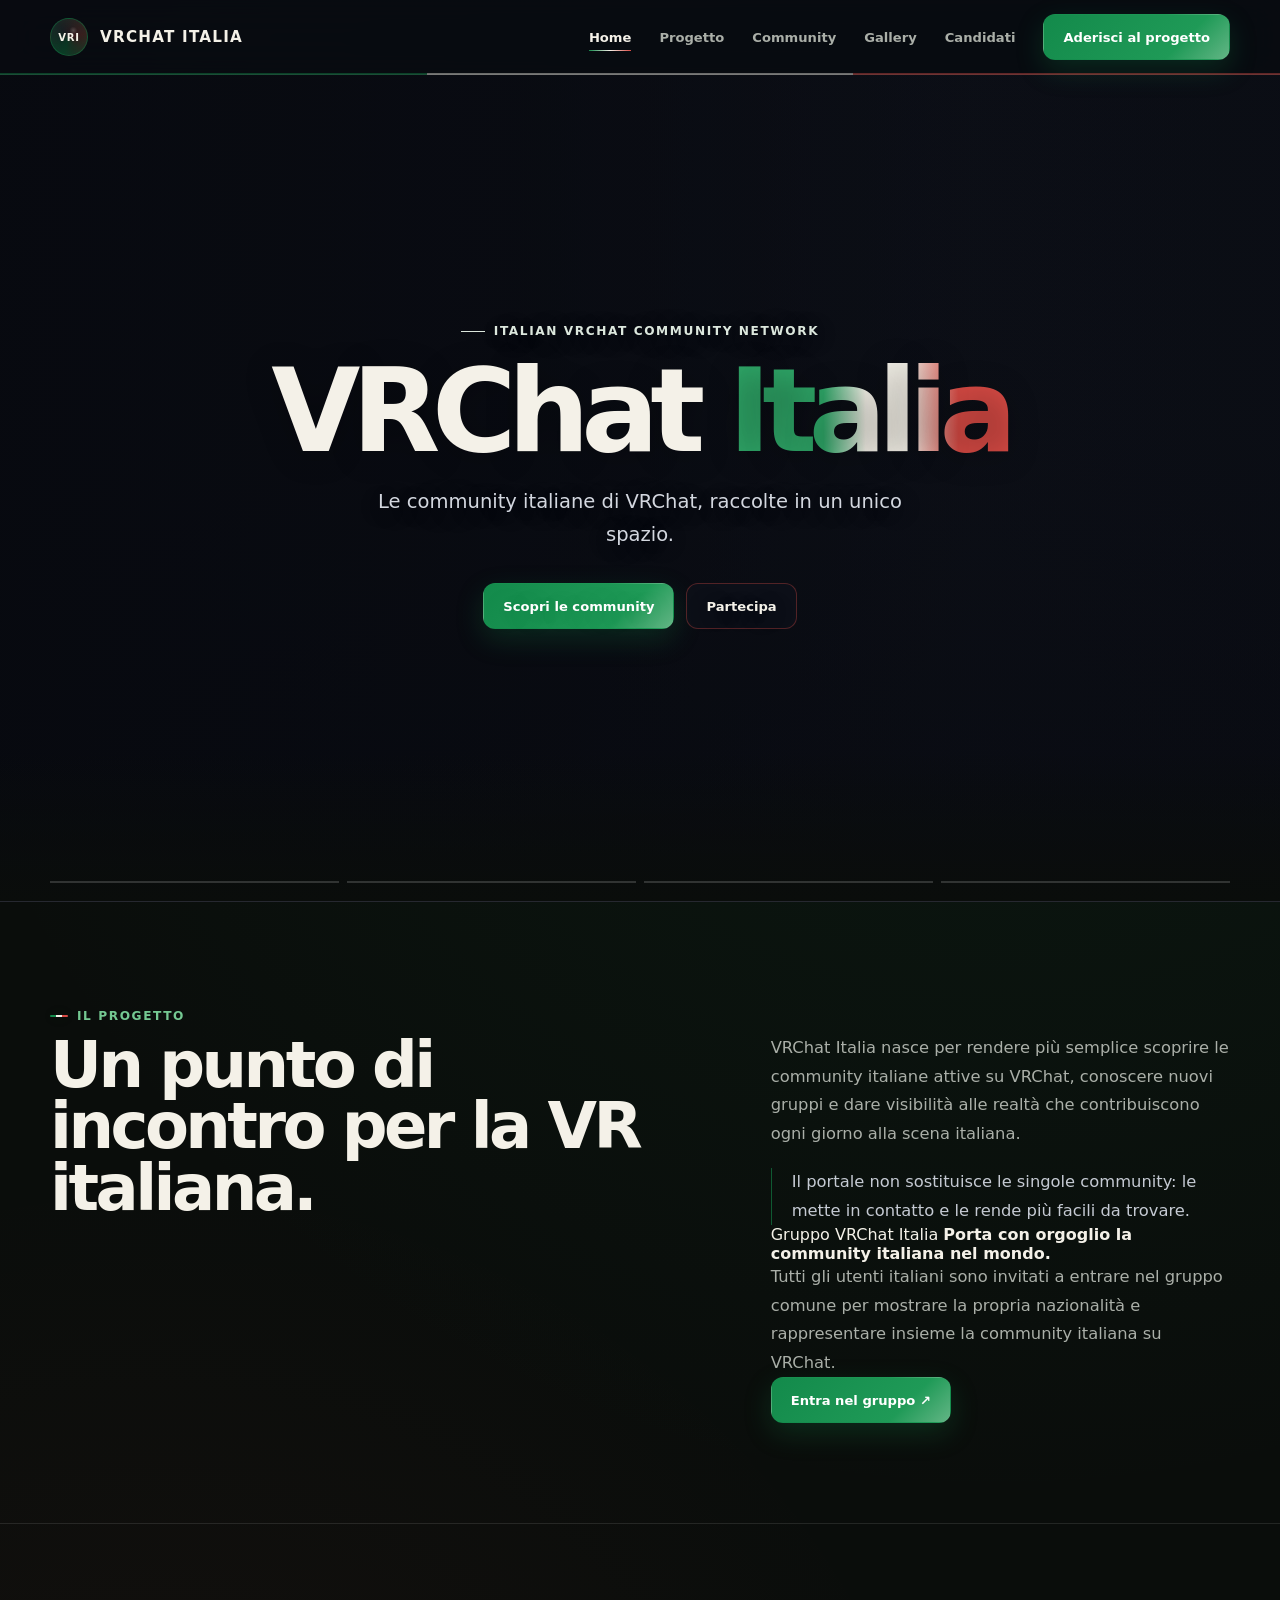
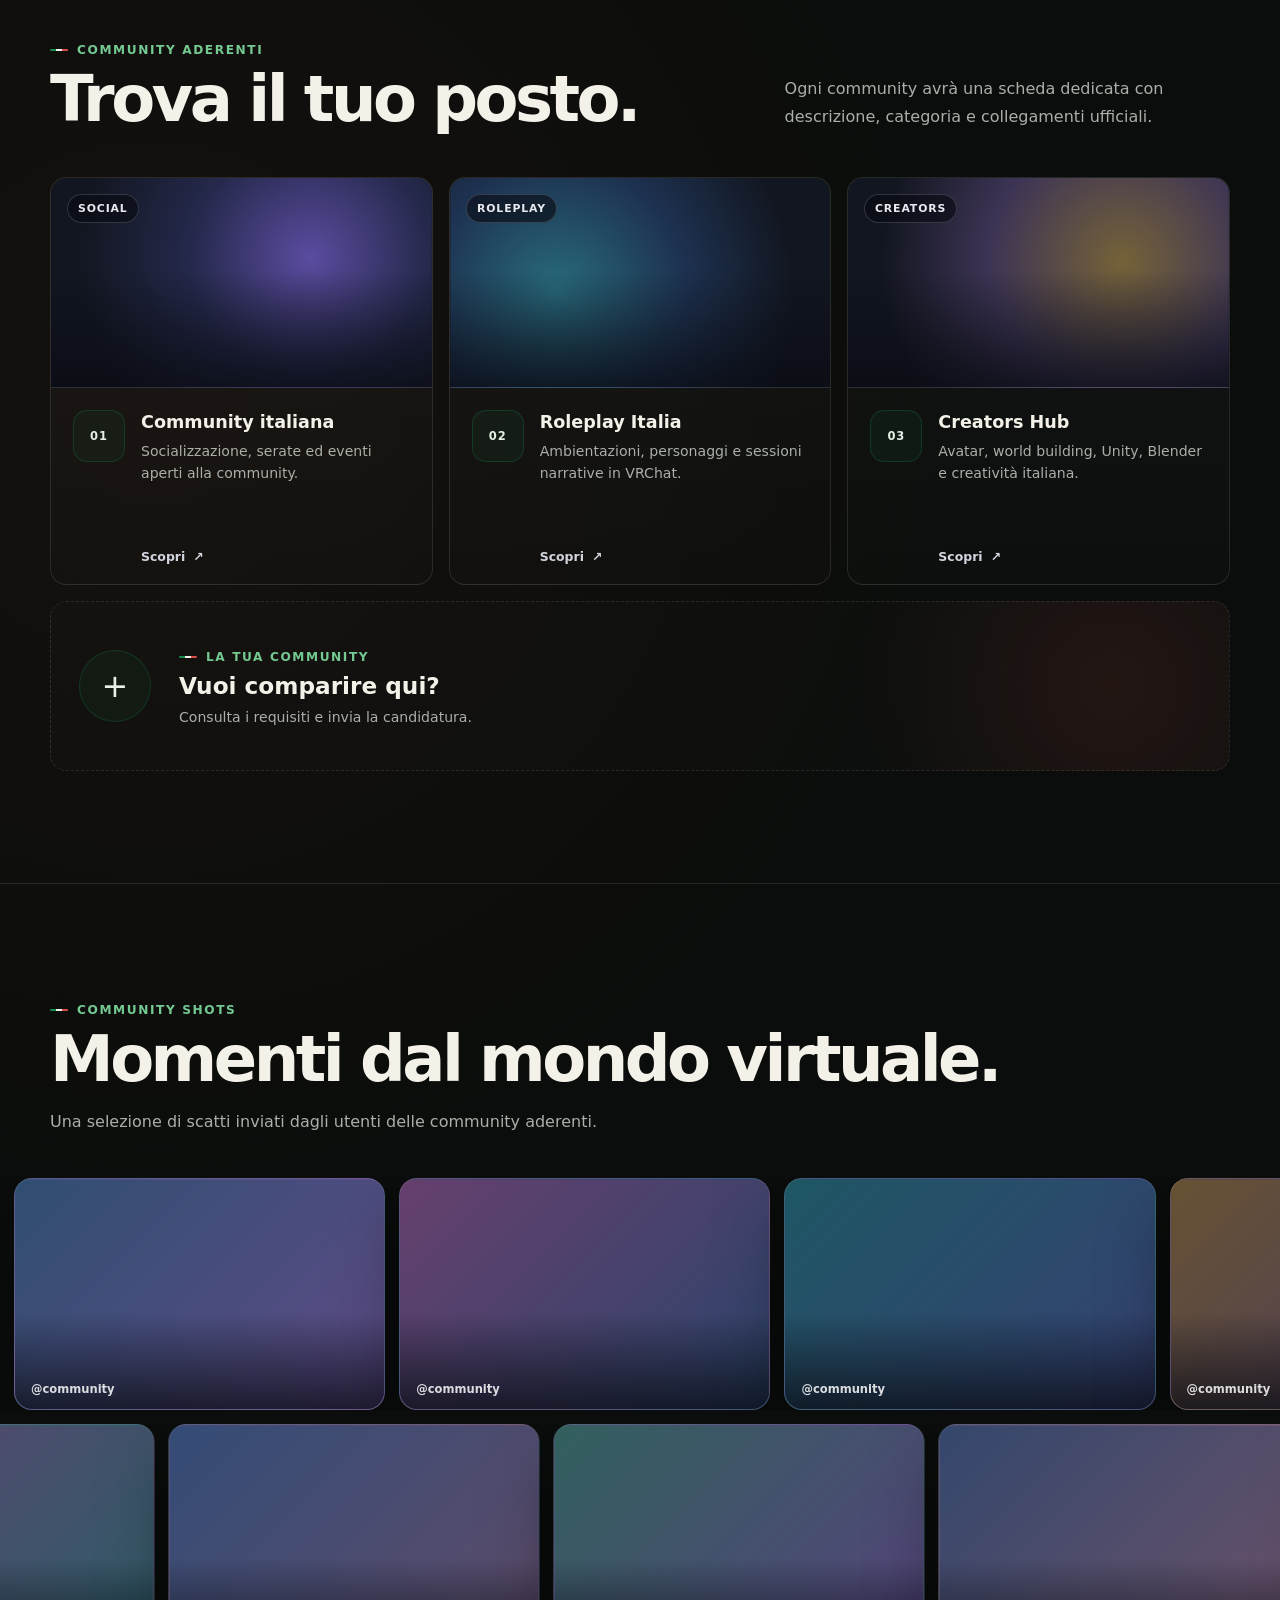
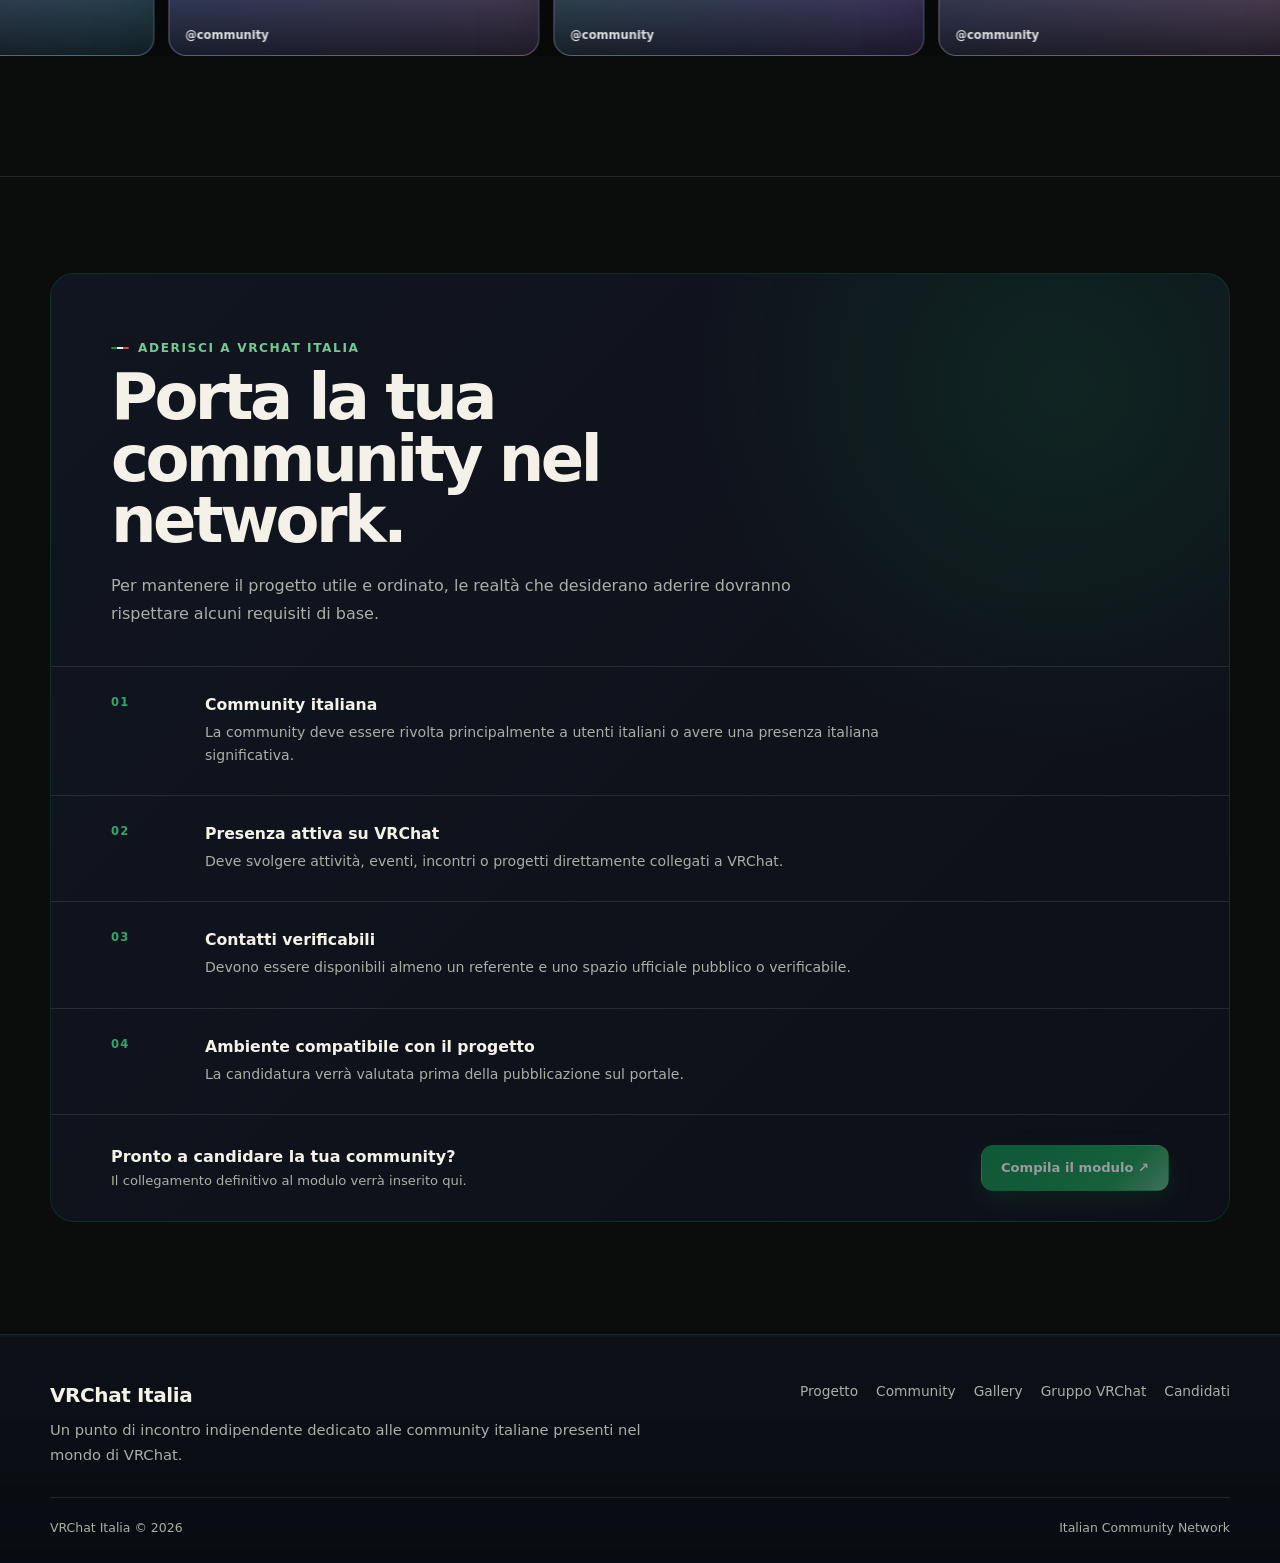
==== commit 63a76d11: "Add official VRChat Italia group CTA" ====
--- a/index.html
+++ b/index.html
@@ -94,6 +94,22 @@
           <p class="project-note">
             Il portale non sostituisce le singole community: le mette in contatto e le rende più facili da trovare.
           </p>
+
+          <div class="national-group">
+            <div class="national-group__flag" aria-hidden="true">
+              <span></span><span></span><span></span>
+            </div>
+            <div class="national-group__copy">
+              <span class="national-group__label">Gruppo VRChat Italia</span>
+              <strong>Porta con orgoglio la community italiana nel mondo.</strong>
+              <p>
+                Tutti gli utenti italiani sono invitati a entrare nel gruppo comune per mostrare la propria nazionalità e rappresentare insieme la community italiana su VRChat.
+              </p>
+            </div>
+            <a class="button button-primary national-group__button" href="https://vrc.group/VRCITA.1559" target="_blank" rel="noopener noreferrer">
+              Entra nel gruppo ↗
+            </a>
+          </div>
         </div>
       </div>
     </section>
@@ -277,6 +293,7 @@
           <a href="#progetto">Progetto</a>
           <a href="#community">Community</a>
           <a href="#gallery">Gallery</a>
+          <a href="https://vrc.group/VRCITA.1559" target="_blank" rel="noopener noreferrer">Gruppo VRChat</a>
           <a href="#candidatura">Candidati</a>
         </div>
       </div>
--- a/styles.css
+++ b/styles.css
@@ -1,14 +1,14 @@
 :root {
-  --bg: #090b12;
-  --bg-soft: #0f121c;
-  --surface: rgba(18, 21, 32, 0.82);
-  --surface-strong: #121620;
-  --text: #f4f5f7;
-  --muted: #a8afbc;
+  --bg: #0a0d0b;
+  --bg-soft: #101510;
+  --surface: rgba(18, 24, 20, 0.84);
+  --surface-strong: #151b16;
+  --text: #f4f1e8;
+  --muted: #aaaFA8;
   --line: rgba(255,255,255,.10);
-  --accent: #6f5cff;
-  --accent-2: #8b7cff;
-  --accent-soft: rgba(111,92,255,.14);
+  --accent: #138a4b;
+  --accent-2: #d94b45;
+  --accent-soft: rgba(19,138,75,.14);
   --max-width: 1180px;
   --radius: 24px;
   --radius-sm: 16px;
@@ -30,8 +30,8 @@
   overflow-x: hidden;
   color: var(--text);
   background:
-    radial-gradient(circle at 78% 8%, rgba(111,92,255,.10), transparent 25%),
-    radial-gradient(circle at 12% 42%, rgba(43,134,255,.06), transparent 28%),
+    radial-gradient(circle at 78% 8%, rgba(19,138,75,.10), transparent 25%),
+    radial-gradient(circle at 12% 42%, rgba(217,75,69,.055), transparent 28%),
     var(--bg);
   font-family: Inter, ui-sans-serif, system-ui, -apple-system, BlinkMacSystemFont, "Segoe UI", sans-serif;
   -webkit-font-smoothing: antialiased;
@@ -84,13 +84,13 @@
   width: 38px;
   height: 38px;
   flex: 0 0 38px;
-  border: 1px solid rgba(139,124,255,.46);
+  border: 1px solid rgba(19,138,75,.46);
   border-radius: 50%;
-  color: #dedaff;
+  color: #eef3ec;
   background:
     radial-gradient(circle at 62% 32%, rgba(255,255,255,.18), transparent 12%),
-    linear-gradient(135deg, rgba(111,92,255,.30), rgba(111,92,255,.04));
-  box-shadow: inset 0 0 16px rgba(111,92,255,.16);
+    linear-gradient(135deg, rgba(19,138,75,.30), rgba(217,75,69,.04));
+  box-shadow: inset 0 0 16px rgba(19,138,75,.16);
   font-size: .63rem;
   font-weight: 900;
   letter-spacing: .08em;
@@ -167,26 +167,26 @@
 .nav-cta,
 .button-primary {
   color: #fff;
-  background: linear-gradient(135deg, var(--accent), var(--accent-2));
-  box-shadow: 0 10px 28px rgba(111,92,255,.24);
+  background: linear-gradient(135deg, var(--accent) 0%, #1f9a57 72%, #f4f1e8 160%);
+  box-shadow: 0 10px 28px rgba(19,138,75,.24);
 }
 
 .nav-cta:hover,
 .button-primary:hover {
   transform: translateY(-2px);
-  box-shadow: 0 15px 34px rgba(111,92,255,.32);
+  box-shadow: 0 15px 34px rgba(19,138,75,.32);
 }
 
 .button-secondary {
   color: var(--text);
-  border-color: rgba(139,124,255,.40);
+  border-color: rgba(217,75,69,.40);
   background: rgba(15,18,28,.62);
 }
 
 .button-secondary:hover {
   transform: translateY(-2px);
-  border-color: rgba(162,151,255,.76);
-  background: rgba(111,92,255,.10);
+  border-color: rgba(231,102,95,.76);
+  background: rgba(19,138,75,.10);
 }
 
 .menu-toggle {
@@ -222,7 +222,8 @@
 /* Hero */
 .hero {
   position: relative;
-  min-height: 690px;
+  min-height: calc(100vh - 74px);
+  min-height: calc(100svh - 74px);
   overflow: hidden;
   border-bottom: 1px solid var(--line);
   isolation: isolate;
@@ -306,7 +307,8 @@
 }
 
 .hero-inner {
-  min-height: 690px;
+  min-height: calc(100vh - 74px);
+  min-height: calc(100svh - 74px);
   display: flex;
   align-items: center;
   padding: 90px 0 120px;
@@ -314,6 +316,8 @@
 
 .hero-copy {
   width: min(100%, 760px);
+  margin: 0 auto;
+  text-align: center;
   text-shadow: 0 4px 30px rgba(0,0,0,.26);
 }
 
@@ -322,7 +326,7 @@
   display: inline-flex;
   align-items: center;
   gap: 9px;
-  color: #b9b0ff;
+  color: #dce7dd;
   font-size: .76rem;
   font-weight: 800;
   letter-spacing: .13em;
@@ -331,6 +335,7 @@
 
 .eyebrow {
   margin-bottom: 24px;
+  justify-content: center;
 }
 
 .eyebrow::before {
@@ -348,16 +353,16 @@
 }
 
 .hero h1 span {
-  display: block;
+  display: inline;
   color: transparent;
-  background: linear-gradient(105deg, #fff 0 6%, #d7d2ff 45%, #8b7cff 100%);
+  background: linear-gradient(90deg, #2fa768 0 34%, #f4f1e8 49% 64%, #d94b45 82% 100%);
   -webkit-background-clip: text;
   background-clip: text;
 }
 
 .hero-lead {
   max-width: 560px;
-  margin-bottom: 32px;
+  margin: 0 auto 32px;
   color: #d3d7df;
   font-size: clamp(1.05rem, 1.6vw, 1.22rem);
   line-height: 1.7;
@@ -366,13 +371,86 @@
 .hero-actions {
   display: flex;
   flex-wrap: wrap;
+  justify-content: center;
   gap: 12px;
+}
+
+.scroll-indicator {
+  position: absolute;
+  z-index: 4;
+  left: 50%;
+  bottom: 54px;
+  display: flex;
+  flex-direction: column;
+  align-items: center;
+  gap: 7px;
+  color: rgba(255,255,255,.78);
+  opacity: 0;
+  transform: translate(-50%, 14px);
+  pointer-events: none;
+  transition: opacity .7s ease, transform .7s var(--ease);
+}
+
+.scroll-indicator.is-visible {
+  opacity: 1;
+  transform: translate(-50%, 0);
+  pointer-events: auto;
+}
+
+.scroll-indicator__label {
+  font-size: .62rem;
+  font-weight: 800;
+  letter-spacing: .18em;
+  text-transform: uppercase;
+}
+
+.scroll-indicator__mouse {
+  position: relative;
+  width: 23px;
+  height: 35px;
+  border: 1px solid rgba(255,255,255,.58);
+  border-radius: 999px;
+  background: rgba(9,11,18,.16);
+  backdrop-filter: blur(5px);
+}
+
+.scroll-indicator__mouse span {
+  position: absolute;
+  top: 7px;
+  left: 50%;
+  width: 3px;
+  height: 6px;
+  border-radius: 999px;
+  background: #fff;
+  transform: translateX(-50%);
+  animation: scrollWheel 1.7s ease-in-out infinite;
+}
+
+.scroll-indicator__chevron {
+  width: 8px;
+  height: 8px;
+  border-right: 1px solid rgba(255,255,255,.76);
+  border-bottom: 1px solid rgba(255,255,255,.76);
+  transform: rotate(45deg);
+  animation: scrollChevron 1.7s ease-in-out infinite;
+}
+
+@keyframes scrollWheel {
+  0% { opacity: 0; transform: translate(-50%, 0); }
+  28% { opacity: 1; }
+  72% { opacity: 1; transform: translate(-50%, 10px); }
+  100% { opacity: 0; transform: translate(-50%, 12px); }
+}
+
+@keyframes scrollChevron {
+  0%, 100% { opacity: .28; transform: translateY(0) rotate(45deg); }
+  50% { opacity: 1; transform: translateY(4px) rotate(45deg); }
 }
 
 .hero-progress {
   position: absolute;
   left: 50%;
-  bottom: 32px;
+  bottom: 18px;
   width: min(calc(100% - 40px), var(--max-width));
   transform: translateX(-50%);
   display: grid;
@@ -464,7 +542,7 @@
 .project-note {
   margin-top: 20px;
   padding-left: 20px;
-  border-left: 1px solid rgba(139,124,255,.60);
+  border-left: 1px solid rgba(19,138,75,.60);
   color: #c5cad3 !important;
 }
 
@@ -485,8 +563,8 @@
 
 .community-card:hover {
   transform: translateY(-5px);
-  border-color: rgba(139,124,255,.34);
-  background: linear-gradient(180deg, rgba(111,92,255,.07), rgba(255,255,255,.015));
+  border-color: rgba(19,138,75,.34);
+  background: linear-gradient(180deg, rgba(19,138,75,.07), rgba(255,255,255,.015));
 }
 
 .community-card__media {
@@ -554,10 +632,10 @@
   place-items: center;
   width: 52px;
   height: 52px;
-  border: 1px solid rgba(139,124,255,.28);
+  border: 1px solid rgba(19,138,75,.28);
   border-radius: 14px;
-  color: #cac3ff;
-  background: rgba(111,92,255,.08);
+  color: #e3eee5;
+  background: rgba(19,138,75,.08);
   font-size: .72rem;
   font-weight: 900;
   letter-spacing: .08em;
@@ -595,7 +673,7 @@
   padding: 28px;
   border-style: dashed;
   background:
-    radial-gradient(circle at 90% 50%, rgba(111,92,255,.13), transparent 24%),
+    radial-gradient(circle at 90% 50%, rgba(217,75,69,.11), transparent 24%),
     rgba(255,255,255,.012);
 }
 
@@ -610,10 +688,10 @@
   width: 72px;
   height: 72px;
   flex: 0 0 72px;
-  border: 1px solid rgba(139,124,255,.25);
+  border: 1px solid rgba(19,138,75,.25);
   border-radius: 50%;
-  color: #bcb4ff;
-  background: rgba(111,92,255,.08);
+  color: #e7efe8;
+  background: rgba(19,138,75,.08);
   font-size: 2rem;
   font-weight: 300;
 }
@@ -724,10 +802,10 @@
 
 .application-panel {
   overflow: hidden;
-  border: 1px solid rgba(139,124,255,.22);
+  border: 1px solid rgba(19,138,75,.22);
   border-radius: var(--radius);
   background:
-    radial-gradient(circle at 86% 12%, rgba(111,92,255,.16), transparent 28%),
+    radial-gradient(circle at 86% 12%, rgba(19,138,75,.16), transparent 28%),
     linear-gradient(135deg, #11151f, #0d1018);
 }
 
@@ -759,7 +837,7 @@
 }
 
 .requirement > span {
-  color: #8173ed;
+  color: #2fa768;
   font-size: .72rem;
   font-weight: 900;
   letter-spacing: .10em;
@@ -891,6 +969,8 @@
   html { scroll-behavior: auto; }
   .hero-slide,
   .hero-progress span::after,
+  .scroll-indicator__mouse span,
+  .scroll-indicator__chevron,
   .photo-track {
     animation: none !important;
   }
@@ -1025,7 +1105,8 @@
 
   .hero,
   .hero-inner {
-    min-height: 620px;
+    min-height: calc(100vh - 68px);
+    min-height: calc(100svh - 68px);
   }
 
   .hero-inner {
@@ -1056,8 +1137,16 @@
     width: 100%;
   }
 
+  .scroll-indicator {
+    bottom: 50px;
+  }
+
+  .scroll-indicator__label {
+    display: none;
+  }
+
   .hero-progress {
-    bottom: 24px;
+    bottom: 16px;
     width: calc(100% - 28px);
   }
 
@@ -1099,3 +1188,59 @@
     padding-right: 24px;
   }
 }
+
+
+/* Italian identity accents */
+.site-header::after {
+  content: "";
+  position: absolute;
+  left: 0;
+  right: 0;
+  bottom: -1px;
+  height: 2px;
+  background: linear-gradient(90deg, #138a4b 0 33.33%, #f4f1e8 33.33% 66.66%, #d94b45 66.66% 100%);
+  opacity: .42;
+  pointer-events: none;
+}
+
+.section-kicker {
+  color: #74c992;
+}
+
+.section-kicker::before {
+  content: "";
+  width: 18px;
+  height: 2px;
+  border-radius: 999px;
+  background: linear-gradient(90deg, #138a4b 0 33%, #f4f1e8 33% 66%, #d94b45 66%);
+  box-shadow: 0 0 14px rgba(19,138,75,.14);
+}
+
+.nav-links a::after {
+  background: linear-gradient(90deg, #138a4b, #f4f1e8 50%, #d94b45);
+}
+
+.brand-logo {
+  color: #f4f1e8;
+  border-color: rgba(19,138,75,.46);
+  background:
+    radial-gradient(circle at 62% 32%, rgba(255,255,255,.18), transparent 12%),
+    conic-gradient(from 200deg, rgba(19,138,75,.34), rgba(244,241,232,.08), rgba(217,75,69,.24), rgba(19,138,75,.34));
+}
+
+.button-secondary {
+  border-color: rgba(217,75,69,.34);
+}
+
+.button-secondary:hover {
+  border-color: rgba(217,75,69,.72);
+  background: rgba(217,75,69,.08);
+}
+
+.hero-progress span::after {
+  background: linear-gradient(90deg, #138a4b 0 33%, #f4f1e8 33% 66%, #d94b45 66%);
+}
+
+.site-footer {
+  box-shadow: inset 0 2px 0 rgba(19,138,75,.08);
+}
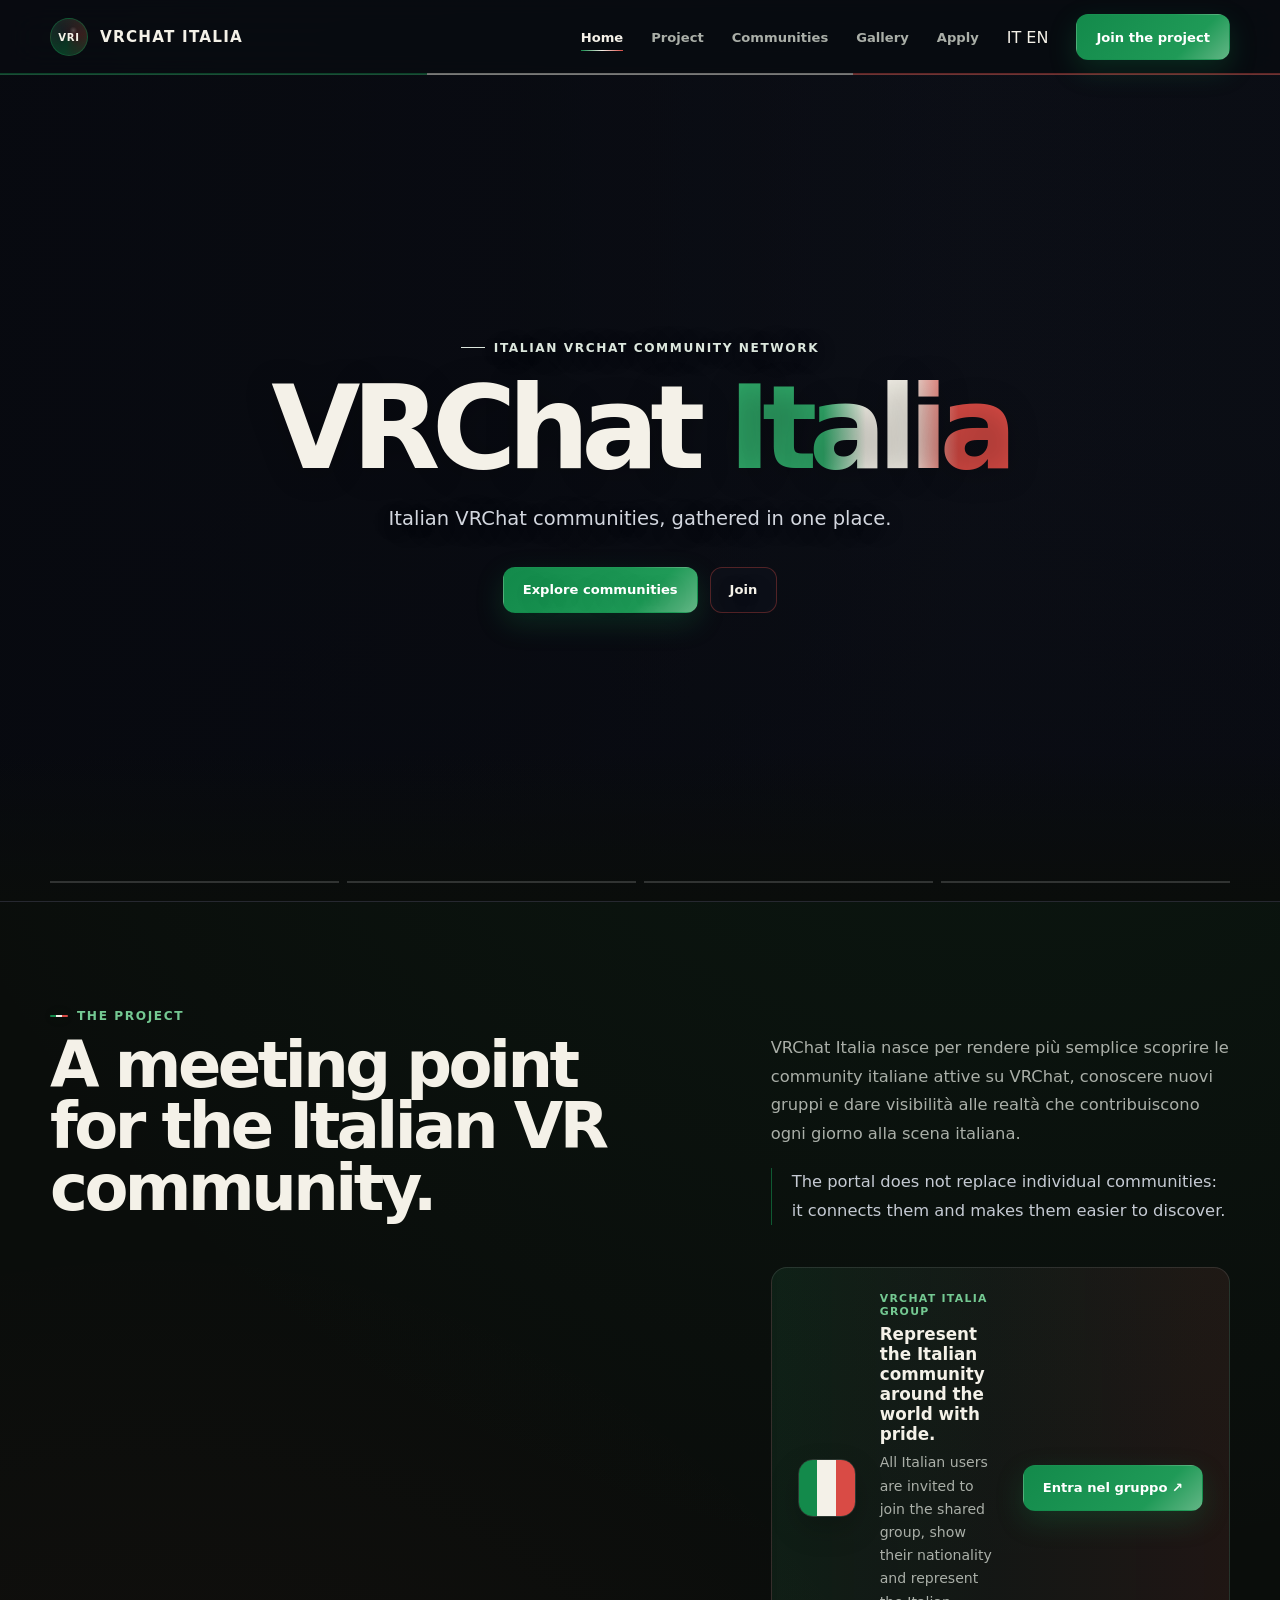
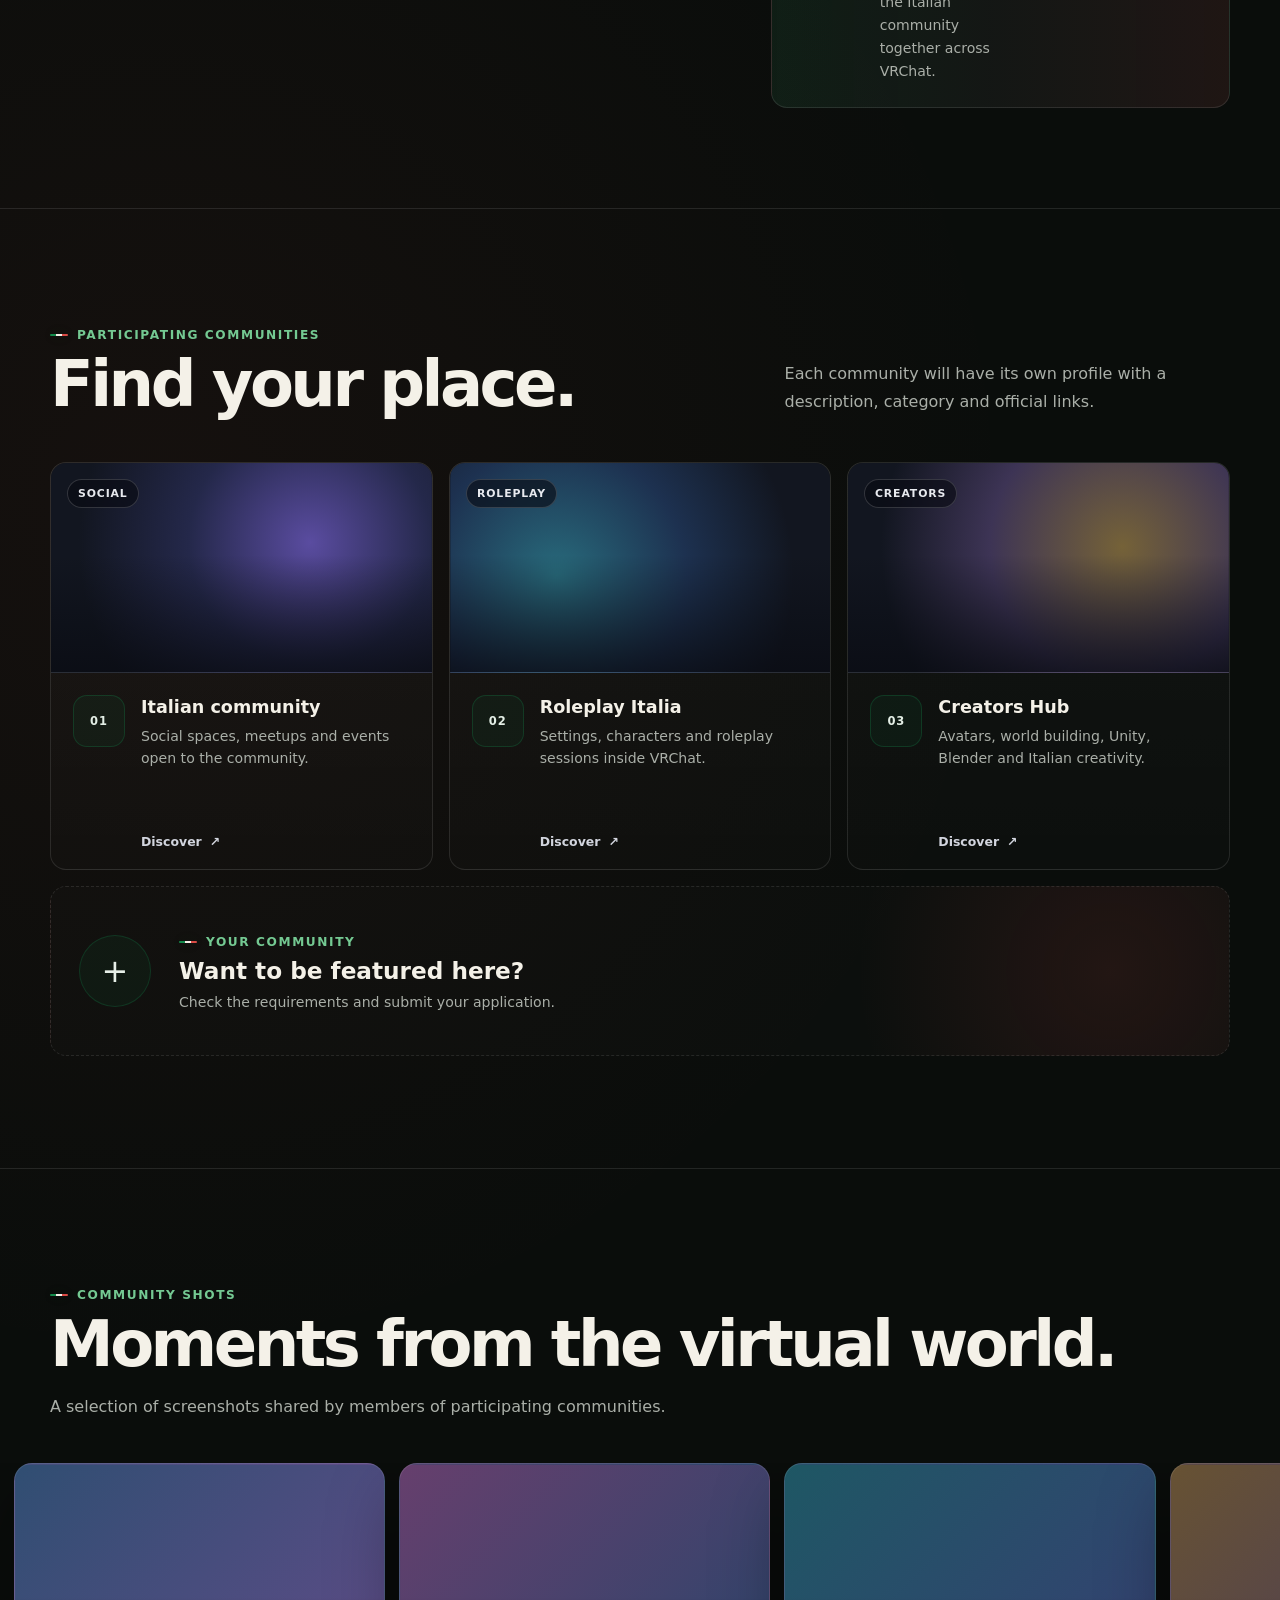
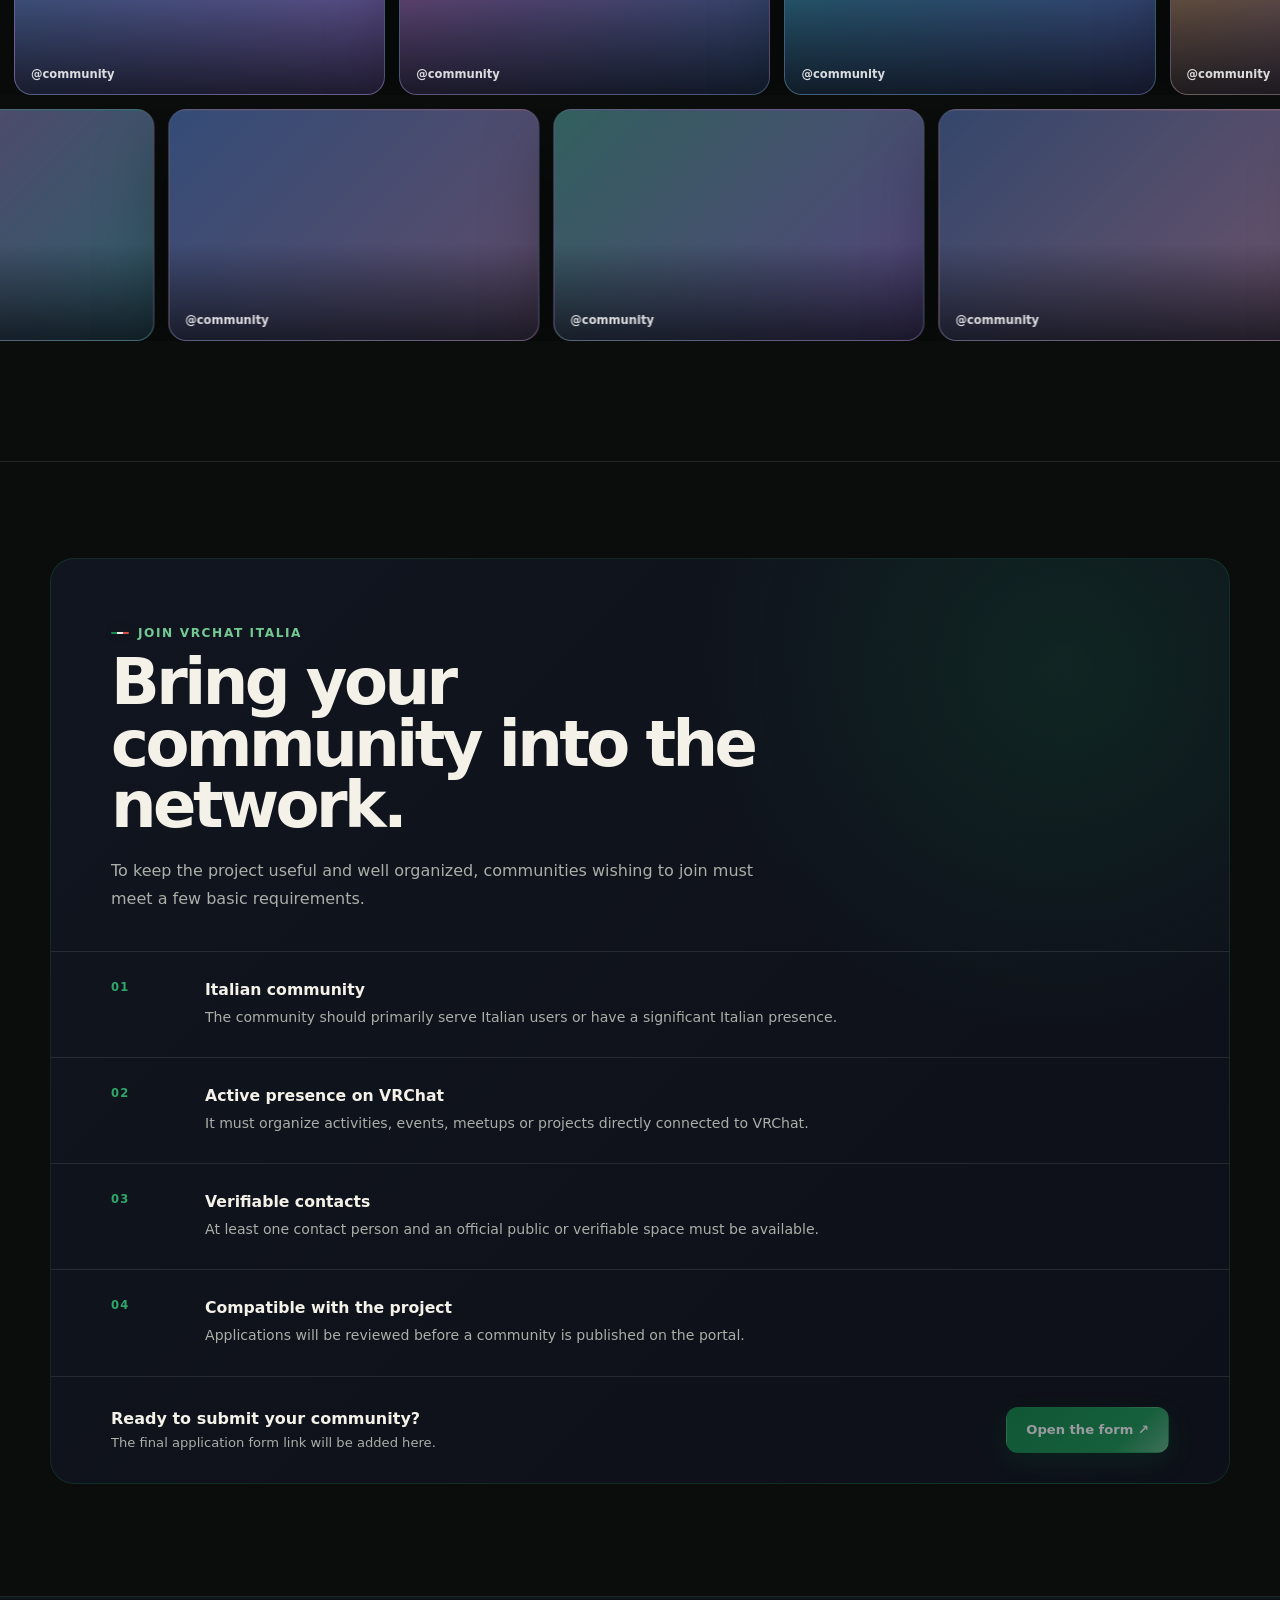
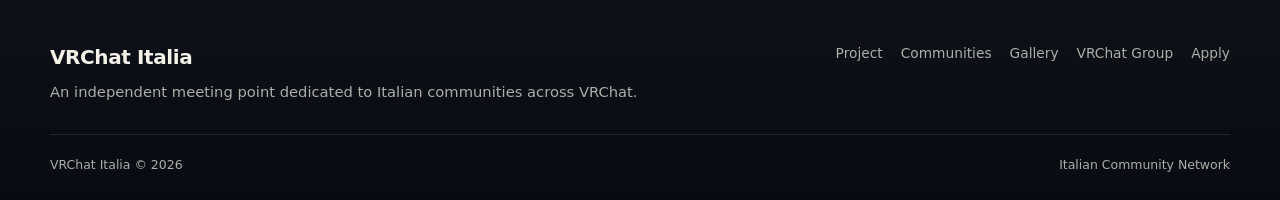
==== commit a6f95cac: "Add language redirect landing page" ====
--- a/index.html
+++ b/index.html
@@ -1,310 +1,44 @@
 <!DOCTYPE html>
-<html lang="it">
+<html lang="en">
 <head>
   <meta charset="utf-8" />
   <meta name="viewport" content="width=device-width, initial-scale=1.0" />
-  <title>VRChat Italia | Community Hub</title>
-  <meta name="description" content="VRChat Italia raccoglie e presenta le community italiane attive su VRChat, i loro eventi e gli scatti della community." />
-  <meta name="robots" content="index, follow" />
-  <meta name="theme-color" content="#090b12" />
-  <link rel="stylesheet" href="styles.css" />
+  <title>VRChat Italia</title>
+  <meta name="robots" content="noindex, follow" />
+  <link rel="alternate" hreflang="it" href="https://www.vrchatitalia.it/it/" />
+  <link rel="alternate" hreflang="en" href="https://www.vrchatitalia.it/en/" />
+  <link rel="alternate" hreflang="x-default" href="https://www.vrchatitalia.it/en/" />
+  <script>
+    (function () {
+      var supportedLanguages = {
+        it: './it/',
+        en: './en/'
+      };
+
+      var browserLanguages =
+        Array.isArray(navigator.languages) && navigator.languages.length
+          ? navigator.languages
+          : [navigator.language || navigator.userLanguage].filter(Boolean);
+
+      var target = './en/';
+
+      for (var i = 0; i < browserLanguages.length; i++) {
+        var language = String(browserLanguages[i]).toLowerCase().split(/[-_]/)[0];
+
+        if (supportedLanguages[language]) {
+          target = supportedLanguages[language];
+          break;
+        }
+      }
+
+      window.location.replace(target);
+    })();
+  </script>
+  <noscript>
+    <meta http-equiv="refresh" content="0; url=./en/" />
+  </noscript>
 </head>
-
 <body>
-  <header class="site-header">
-    <div class="container nav">
-      <a class="brand" href="#home" aria-label="VRChat Italia - Home">
-        <span class="brand-logo" aria-hidden="true">VRI</span>
-        <span class="brand-name">VRChat Italia</span>
-      </a>
-
-      <nav class="nav-links" aria-label="Navigazione principale">
-        <a data-nav class="is-active" href="#home">Home</a>
-        <a data-nav href="#progetto">Progetto</a>
-        <a data-nav href="#community">Community</a>
-        <a data-nav href="#gallery">Gallery</a>
-        <a data-nav href="#candidatura">Candidati</a>
-      </nav>
-
-      <a class="nav-cta" href="#candidatura">Aderisci al progetto</a>
-
-      <button class="menu-toggle" type="button" aria-label="Apri menu" aria-expanded="false">
-        <span></span>
-      </button>
-    </div>
-
-    <nav class="mobile-menu" aria-label="Navigazione mobile">
-      <a href="#home">Home</a>
-      <a href="#progetto">Progetto</a>
-      <a href="#community">Community</a>
-      <a href="#gallery">Gallery</a>
-      <a href="#candidatura">Candidati</a>
-      <a class="nav-cta" href="#candidatura">Aderisci al progetto</a>
-    </nav>
-  </header>
-
-  <main>
-    <section class="hero" id="home" aria-label="VRChat Italia">
-      <div class="hero-slideshow" aria-hidden="true">
-        <div class="hero-slide hero-slide--1"></div>
-        <div class="hero-slide hero-slide--2"></div>
-        <div class="hero-slide hero-slide--3"></div>
-        <div class="hero-slide hero-slide--4"></div>
-      </div>
-      <div class="hero-overlay" aria-hidden="true"></div>
-
-      <div class="container hero-inner">
-        <div class="hero-copy">
-          <span class="eyebrow">Italian VRChat Community Network</span>
-          <h1>VRChat <span>Italia</span></h1>
-          <p class="hero-lead">
-            Le community italiane di VRChat, raccolte in un unico spazio.
-          </p>
-          <div class="hero-actions">
-            <a class="button button-primary" href="#community">Scopri le community</a>
-            <a class="button button-secondary" href="#candidatura">Partecipa</a>
-          </div>
-        </div>
-      </div>
-
-      <a class="scroll-indicator" href="#progetto" aria-label="Scorri alla sezione progetto">
-        <span class="scroll-indicator__label">Scorri</span>
-        <span class="scroll-indicator__mouse" aria-hidden="true">
-          <span></span>
-        </span>
-        <span class="scroll-indicator__chevron" aria-hidden="true"></span>
-      </a>
-
-      <div class="hero-progress" aria-hidden="true">
-        <span></span><span></span><span></span><span></span>
-      </div>
-    </section>
-
-    <section class="section project-section" id="progetto">
-      <div class="container project-layout">
-        <div>
-          <span class="section-kicker">Il progetto</span>
-          <h2>Un punto di incontro per la VR italiana.</h2>
-        </div>
-        <div class="project-copy">
-          <p>
-            VRChat Italia nasce per rendere più semplice scoprire le community italiane attive su VRChat,
-            conoscere nuovi gruppi e dare visibilità alle realtà che contribuiscono ogni giorno alla scena italiana.
-          </p>
-          <p class="project-note">
-            Il portale non sostituisce le singole community: le mette in contatto e le rende più facili da trovare.
-          </p>
-
-          <div class="national-group">
-            <div class="national-group__flag" aria-hidden="true">
-              <span></span><span></span><span></span>
-            </div>
-            <div class="national-group__copy">
-              <span class="national-group__label">Gruppo VRChat Italia</span>
-              <strong>Porta con orgoglio la community italiana nel mondo.</strong>
-              <p>
-                Tutti gli utenti italiani sono invitati a entrare nel gruppo comune per mostrare la propria nazionalità e rappresentare insieme la community italiana su VRChat.
-              </p>
-            </div>
-            <a class="button button-primary national-group__button" href="https://vrc.group/VRCITA.1559" target="_blank" rel="noopener noreferrer">
-              Entra nel gruppo ↗
-            </a>
-          </div>
-        </div>
-      </div>
-    </section>
-
-    <section class="section communities-section" id="community">
-      <div class="container">
-        <div class="section-head">
-          <div>
-            <span class="section-kicker">Community aderenti</span>
-            <h2>Trova il tuo posto.</h2>
-          </div>
-          <p>
-            Ogni community avrà una scheda dedicata con descrizione, categoria e collegamenti ufficiali.
-          </p>
-        </div>
-
-        <div class="community-grid">
-          <article class="community-card">
-            <div class="community-card__media community-card__media--one">
-              <span class="community-card__badge">Social</span>
-            </div>
-            <div class="community-card__body">
-              <div class="community-logo">01</div>
-              <div>
-                <h3>Community italiana</h3>
-                <p>Socializzazione, serate ed eventi aperti alla community.</p>
-              </div>
-              <a href="#" class="community-link" aria-label="Apri la community italiana">Scopri <span>↗</span></a>
-            </div>
-          </article>
-
-          <article class="community-card">
-            <div class="community-card__media community-card__media--two">
-              <span class="community-card__badge">Roleplay</span>
-            </div>
-            <div class="community-card__body">
-              <div class="community-logo">02</div>
-              <div>
-                <h3>Roleplay Italia</h3>
-                <p>Ambientazioni, personaggi e sessioni narrative in VRChat.</p>
-              </div>
-              <a href="#" class="community-link" aria-label="Apri Roleplay Italia">Scopri <span>↗</span></a>
-            </div>
-          </article>
-
-          <article class="community-card">
-            <div class="community-card__media community-card__media--three">
-              <span class="community-card__badge">Creators</span>
-            </div>
-            <div class="community-card__body">
-              <div class="community-logo">03</div>
-              <div>
-                <h3>Creators Hub</h3>
-                <p>Avatar, world building, Unity, Blender e creatività italiana.</p>
-              </div>
-              <a href="#" class="community-link" aria-label="Apri Creators Hub">Scopri <span>↗</span></a>
-            </div>
-          </article>
-
-          <a class="community-card community-card--join" href="#candidatura">
-            <span class="join-plus">+</span>
-            <div>
-              <span class="section-kicker">La tua community</span>
-              <h3>Vuoi comparire qui?</h3>
-              <p>Consulta i requisiti e invia la candidatura.</p>
-            </div>
-          </a>
-        </div>
-      </div>
-    </section>
-
-    <section class="section gallery-section" id="gallery">
-      <div class="container gallery-heading">
-        <span class="section-kicker">Community shots</span>
-        <h2>Momenti dal mondo virtuale.</h2>
-        <p>Una selezione di scatti inviati dagli utenti delle community aderenti.</p>
-      </div>
-
-      <div class="photo-marquee" aria-label="Galleria di immagini delle community">
-        <div class="photo-track photo-track--left">
-          <div class="shot shot--1"><span>@community</span></div>
-          <div class="shot shot--2"><span>@community</span></div>
-          <div class="shot shot--3"><span>@community</span></div>
-          <div class="shot shot--4"><span>@community</span></div>
-          <div class="shot shot--5"><span>@community</span></div>
-          <div class="shot shot--6"><span>@community</span></div>
-
-          <div class="shot shot--1" aria-hidden="true"><span>@community</span></div>
-          <div class="shot shot--2" aria-hidden="true"><span>@community</span></div>
-          <div class="shot shot--3" aria-hidden="true"><span>@community</span></div>
-          <div class="shot shot--4" aria-hidden="true"><span>@community</span></div>
-          <div class="shot shot--5" aria-hidden="true"><span>@community</span></div>
-          <div class="shot shot--6" aria-hidden="true"><span>@community</span></div>
-        </div>
-      </div>
-
-      <div class="photo-marquee photo-marquee--secondary" aria-hidden="true">
-        <div class="photo-track photo-track--right">
-          <div class="shot shot--7"><span>@community</span></div>
-          <div class="shot shot--8"><span>@community</span></div>
-          <div class="shot shot--9"><span>@community</span></div>
-          <div class="shot shot--10"><span>@community</span></div>
-          <div class="shot shot--11"><span>@community</span></div>
-          <div class="shot shot--12"><span>@community</span></div>
-
-          <div class="shot shot--7"><span>@community</span></div>
-          <div class="shot shot--8"><span>@community</span></div>
-          <div class="shot shot--9"><span>@community</span></div>
-          <div class="shot shot--10"><span>@community</span></div>
-          <div class="shot shot--11"><span>@community</span></div>
-          <div class="shot shot--12"><span>@community</span></div>
-        </div>
-      </div>
-    </section>
-
-    <section class="section application-section" id="candidatura">
-      <div class="container">
-        <div class="application-panel">
-          <div class="application-intro">
-            <span class="section-kicker">Aderisci a VRChat Italia</span>
-            <h2>Porta la tua community nel network.</h2>
-            <p>
-              Per mantenere il progetto utile e ordinato, le realtà che desiderano aderire dovranno rispettare alcuni requisiti di base.
-            </p>
-          </div>
-
-          <div class="requirements">
-            <div class="requirement">
-              <span>01</span>
-              <div>
-                <strong>Community italiana</strong>
-                <p>La community deve essere rivolta principalmente a utenti italiani o avere una presenza italiana significativa.</p>
-              </div>
-            </div>
-            <div class="requirement">
-              <span>02</span>
-              <div>
-                <strong>Presenza attiva su VRChat</strong>
-                <p>Deve svolgere attività, eventi, incontri o progetti direttamente collegati a VRChat.</p>
-              </div>
-            </div>
-            <div class="requirement">
-              <span>03</span>
-              <div>
-                <strong>Contatti verificabili</strong>
-                <p>Devono essere disponibili almeno un referente e uno spazio ufficiale pubblico o verificabile.</p>
-              </div>
-            </div>
-            <div class="requirement">
-              <span>04</span>
-              <div>
-                <strong>Ambiente compatibile con il progetto</strong>
-                <p>La candidatura verrà valutata prima della pubblicazione sul portale.</p>
-              </div>
-            </div>
-          </div>
-
-          <div class="application-action">
-            <div>
-              <strong>Pronto a candidare la tua community?</strong>
-              <span>Il collegamento definitivo al modulo verrà inserito qui.</span>
-            </div>
-            <a class="button button-primary button-form" href="#" aria-disabled="true">Compila il modulo ↗</a>
-          </div>
-        </div>
-      </div>
-    </section>
-  </main>
-
-  <footer class="site-footer">
-    <div class="container footer-inner">
-      <div class="footer-shell">
-        <div class="footer-brand">
-          <span class="footer-brand__title">VRChat Italia</span>
-          <p>
-            Un punto di incontro indipendente dedicato alle community italiane presenti nel mondo di VRChat.
-          </p>
-        </div>
-
-        <div class="footer-links" aria-label="Link utili">
-          <a href="#progetto">Progetto</a>
-          <a href="#community">Community</a>
-          <a href="#gallery">Gallery</a>
-          <a href="https://vrc.group/VRCITA.1559" target="_blank" rel="noopener noreferrer">Gruppo VRChat</a>
-          <a href="#candidatura">Candidati</a>
-        </div>
-      </div>
-
-      <div class="footer-bottom">
-        <span>VRChat Italia © <span id="year">2026</span></span>
-        <span>Italian Community Network</span>
-      </div>
-    </div>
-  </footer>
-
-  <script src="script.js"></script>
+  <p>Redirecting to VRChat Italia. <a href="./en/">Continue to the English version</a>.</p>
 </body>
 </html>
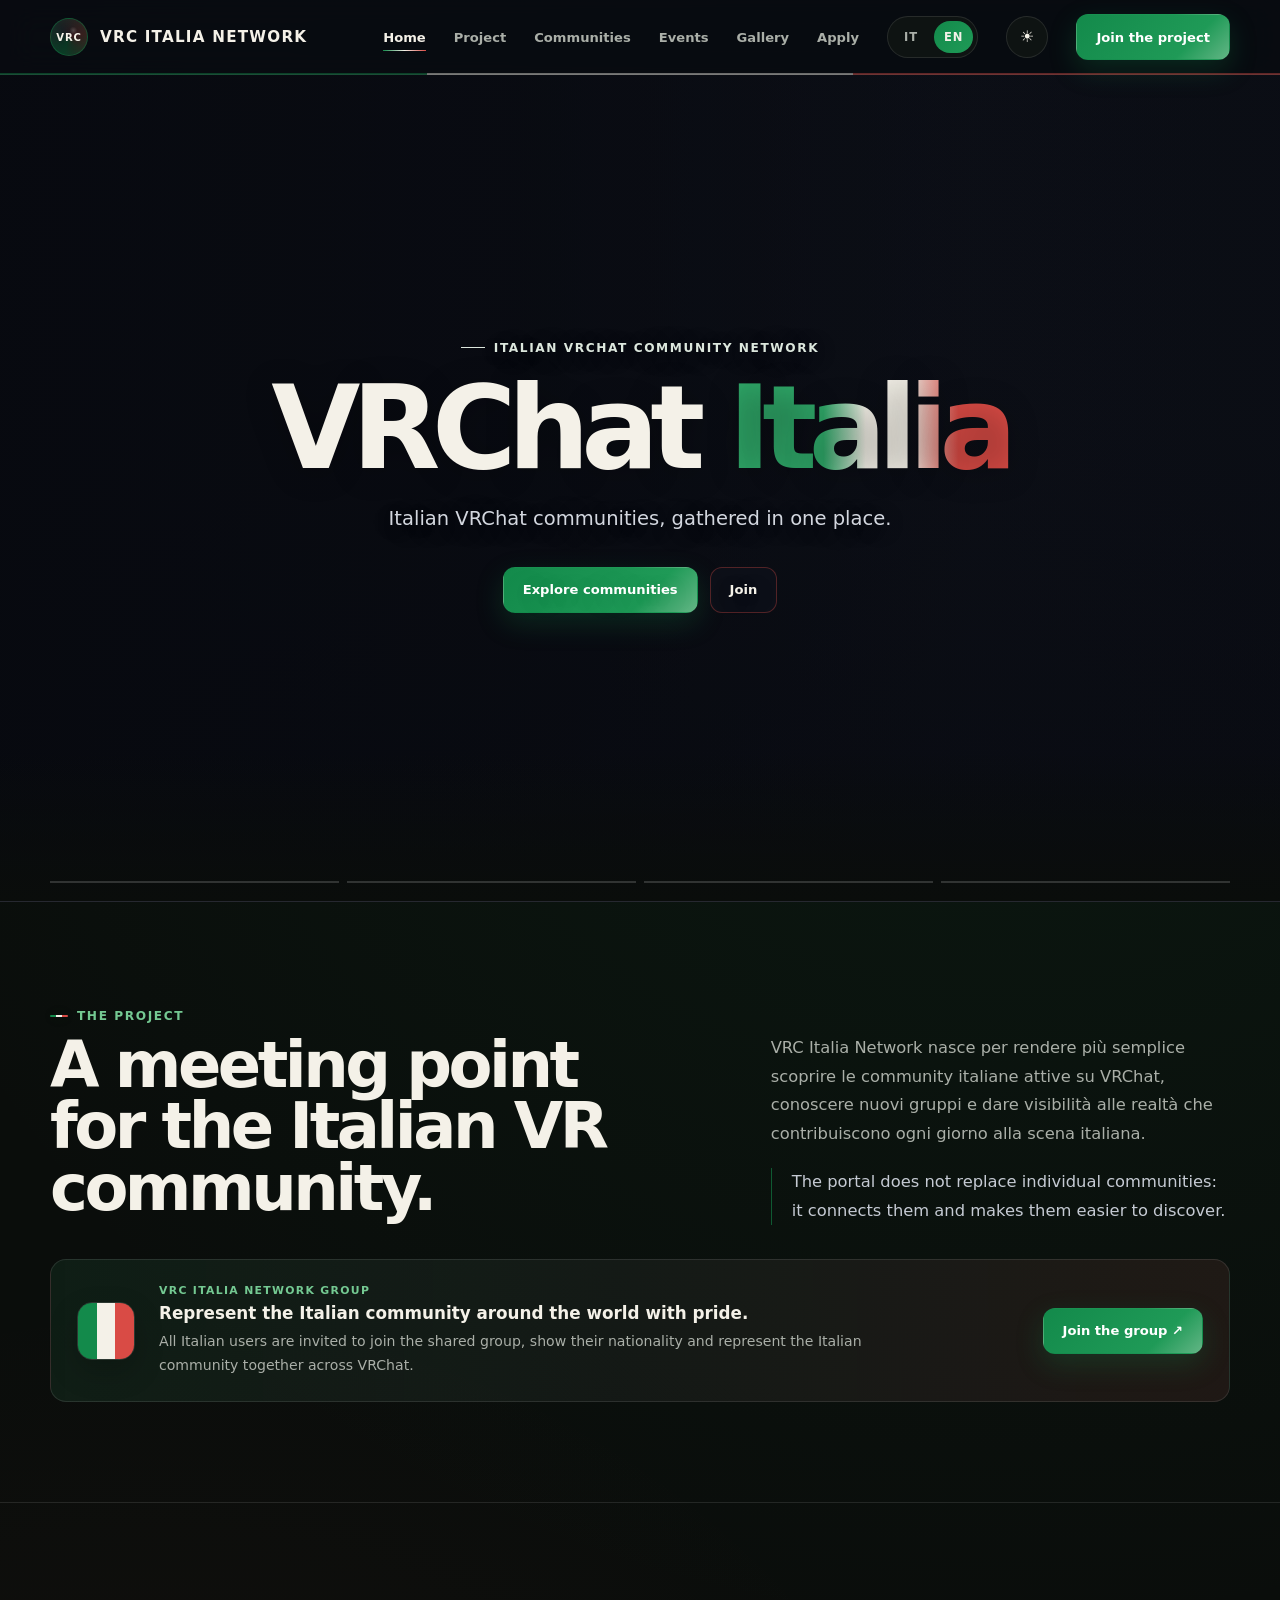
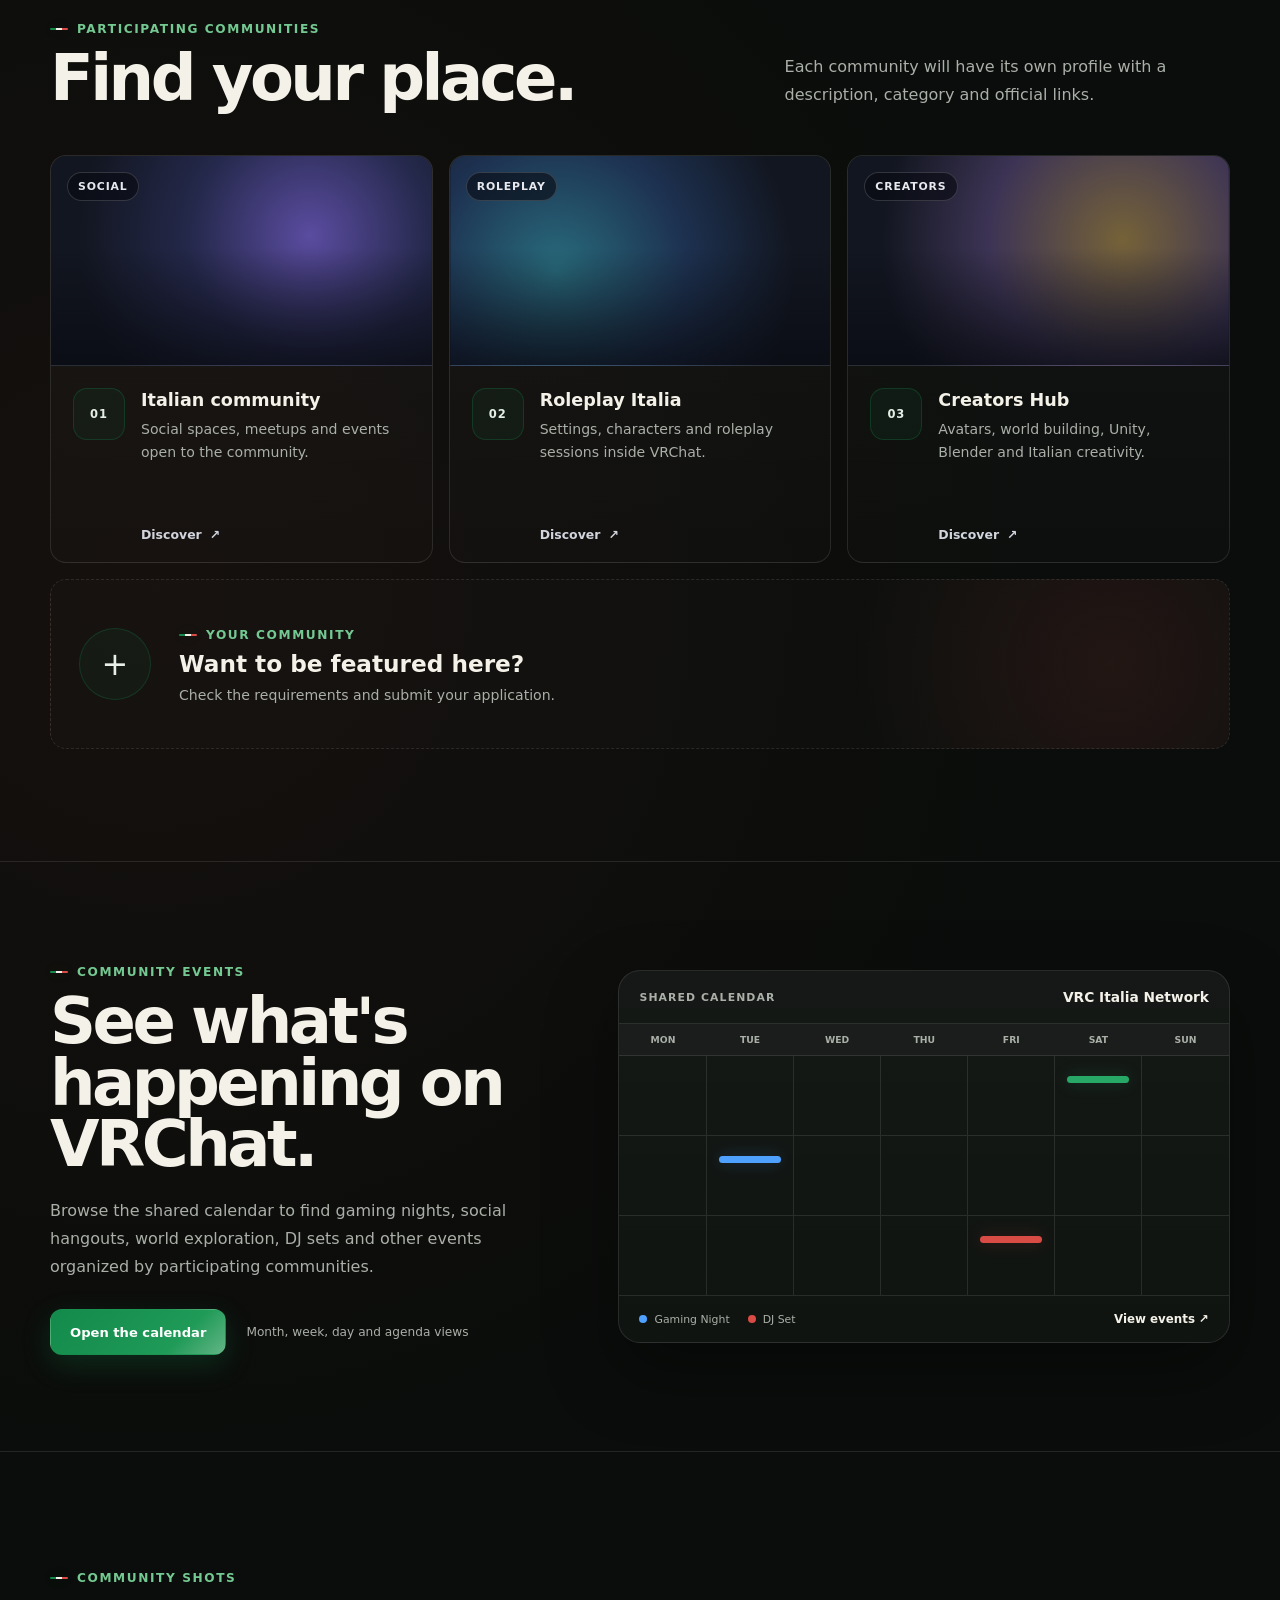
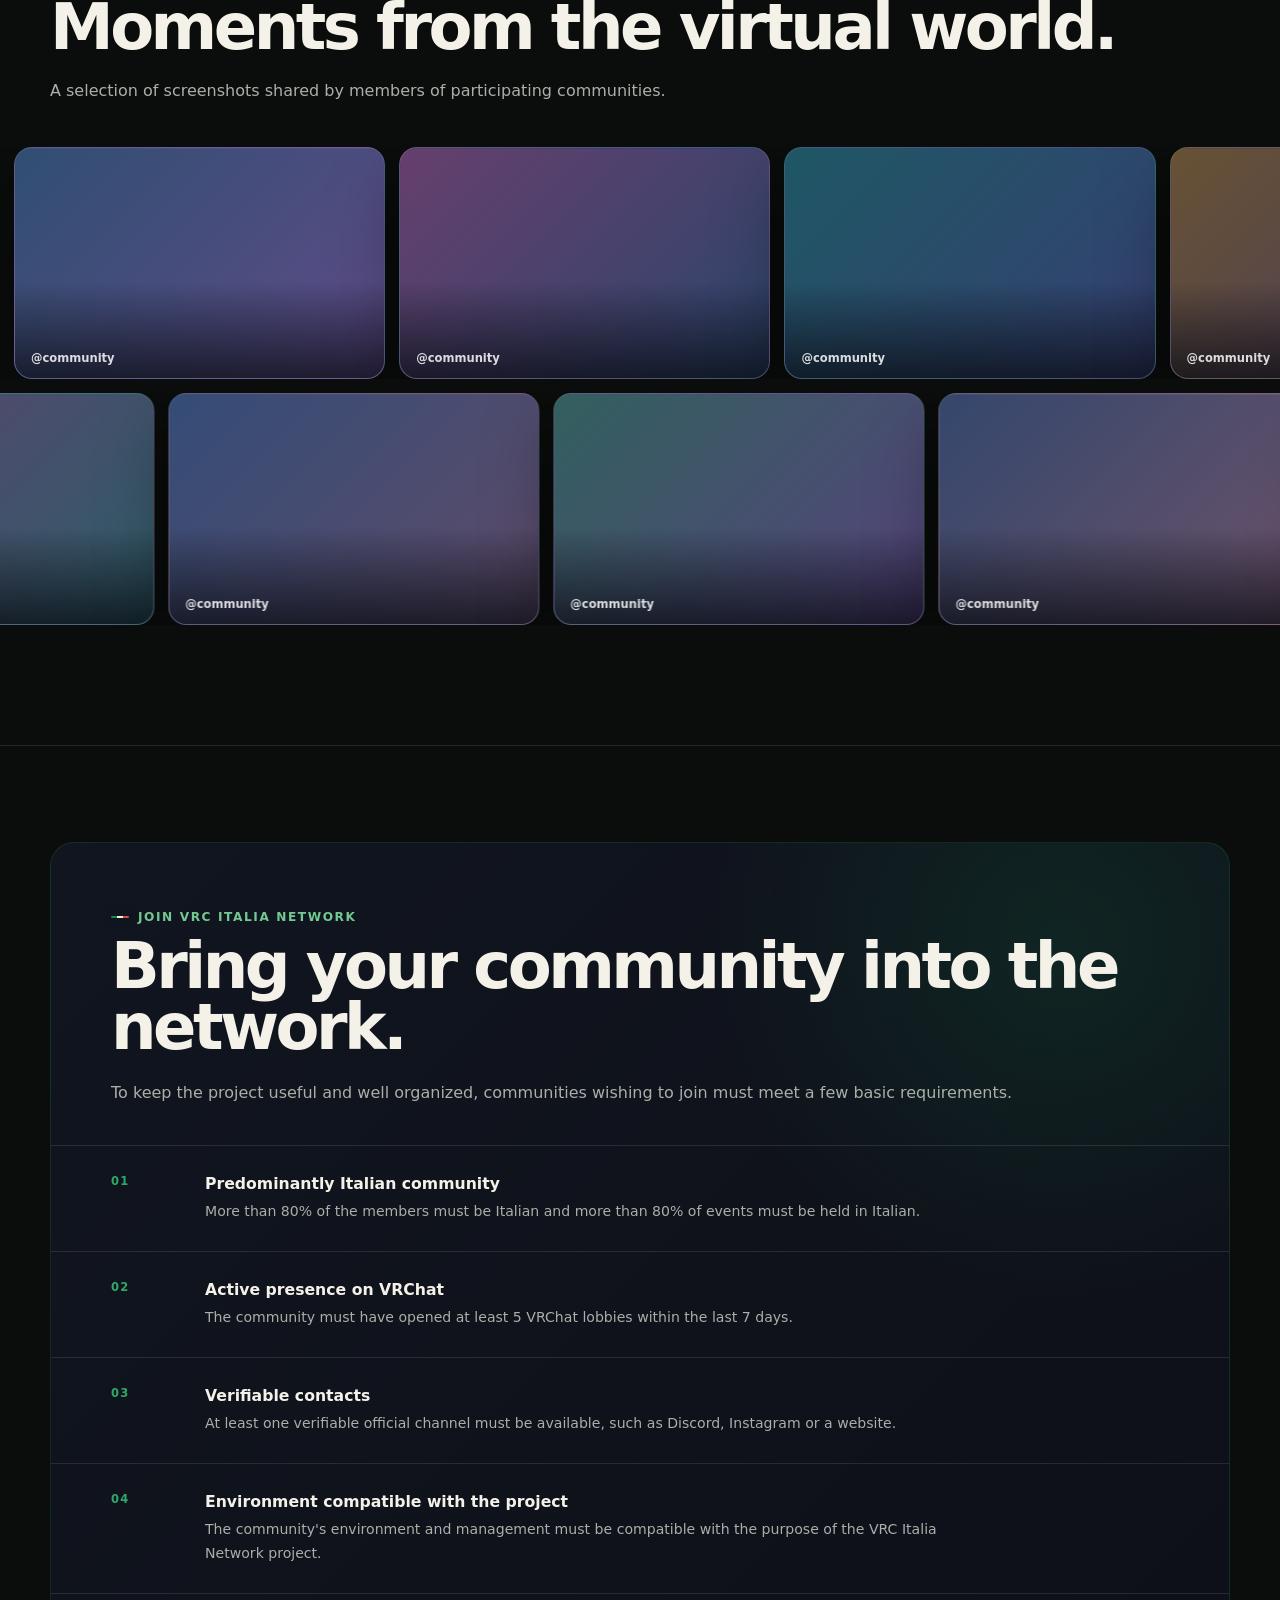
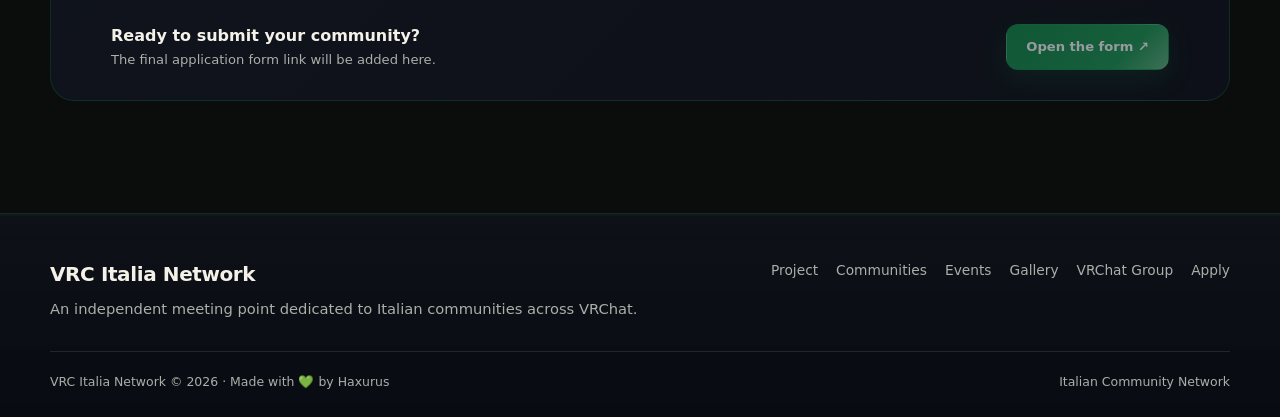
==== commit f27640e5: "Rename project to VRC Italia Network" ====
--- a/index.html
+++ b/index.html
@@ -3,7 +3,7 @@
 <head>
   <meta charset="utf-8" />
   <meta name="viewport" content="width=device-width, initial-scale=1.0" />
-  <title>VRChat Italia</title>
+  <title>VRC Italia Network</title>
   <meta name="robots" content="noindex, follow" />
   <link rel="alternate" hreflang="it" href="https://www.vrchatitalia.it/it/" />
   <link rel="alternate" hreflang="en" href="https://www.vrchatitalia.it/en/" />
@@ -39,6 +39,6 @@
   </noscript>
 </head>
 <body>
-  <p>Redirecting to VRChat Italia. <a href="./en/">Continue to the English version</a>.</p>
+  <p>Redirecting to VRC Italia Network. <a href="./en/">Continue to the English version</a>.</p>
 </body>
 </html>
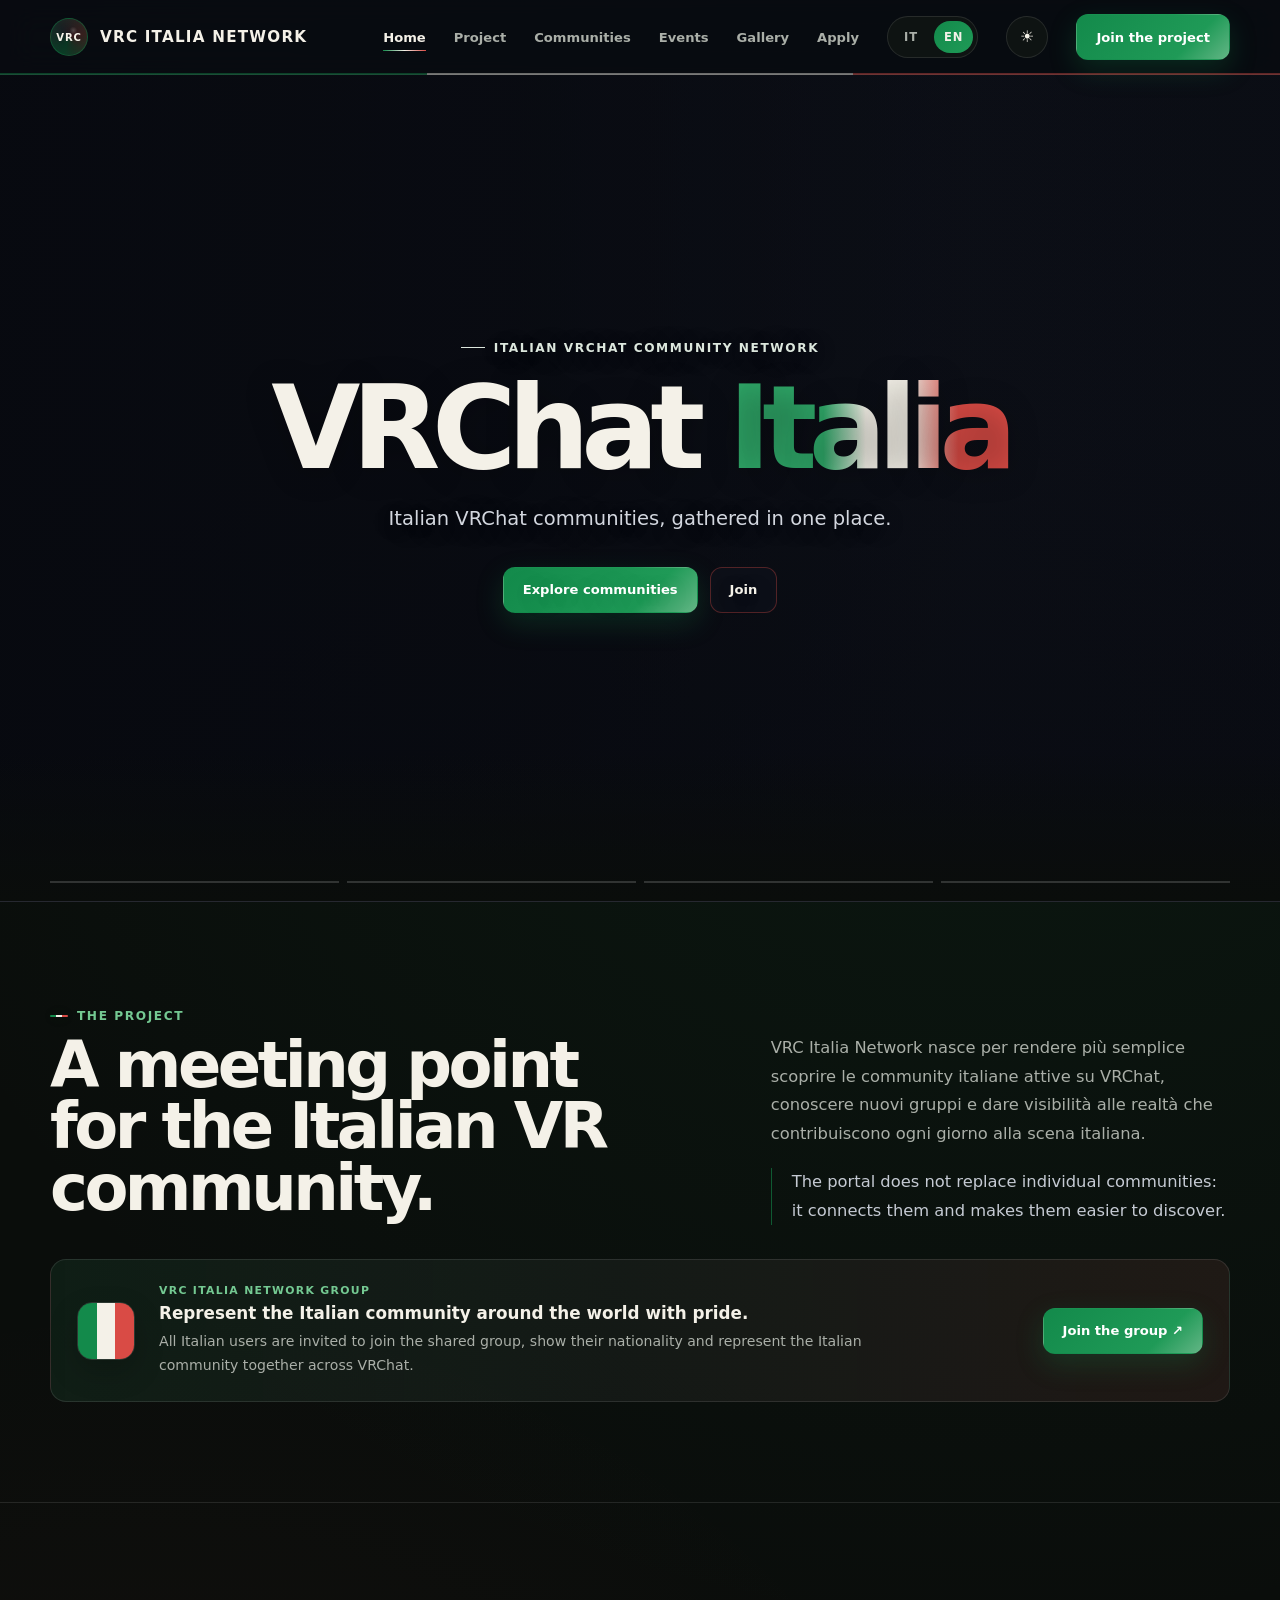
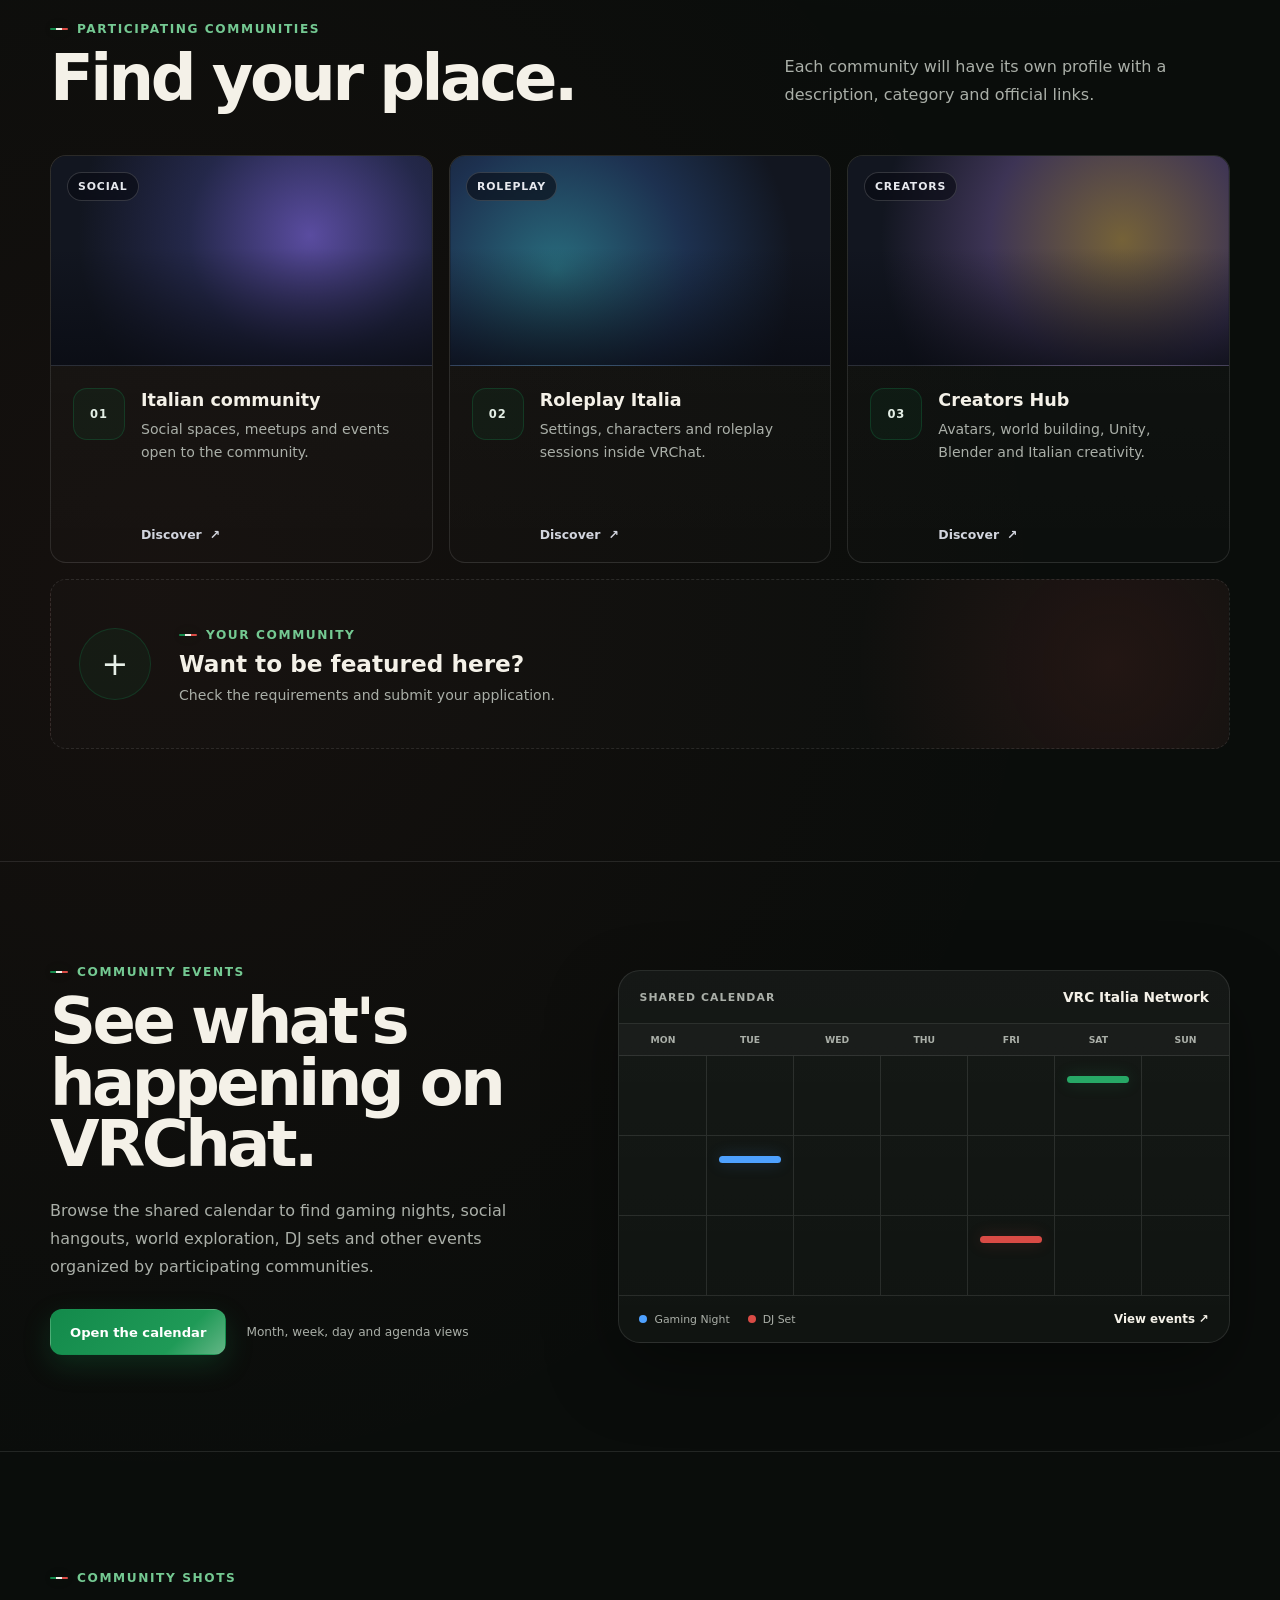
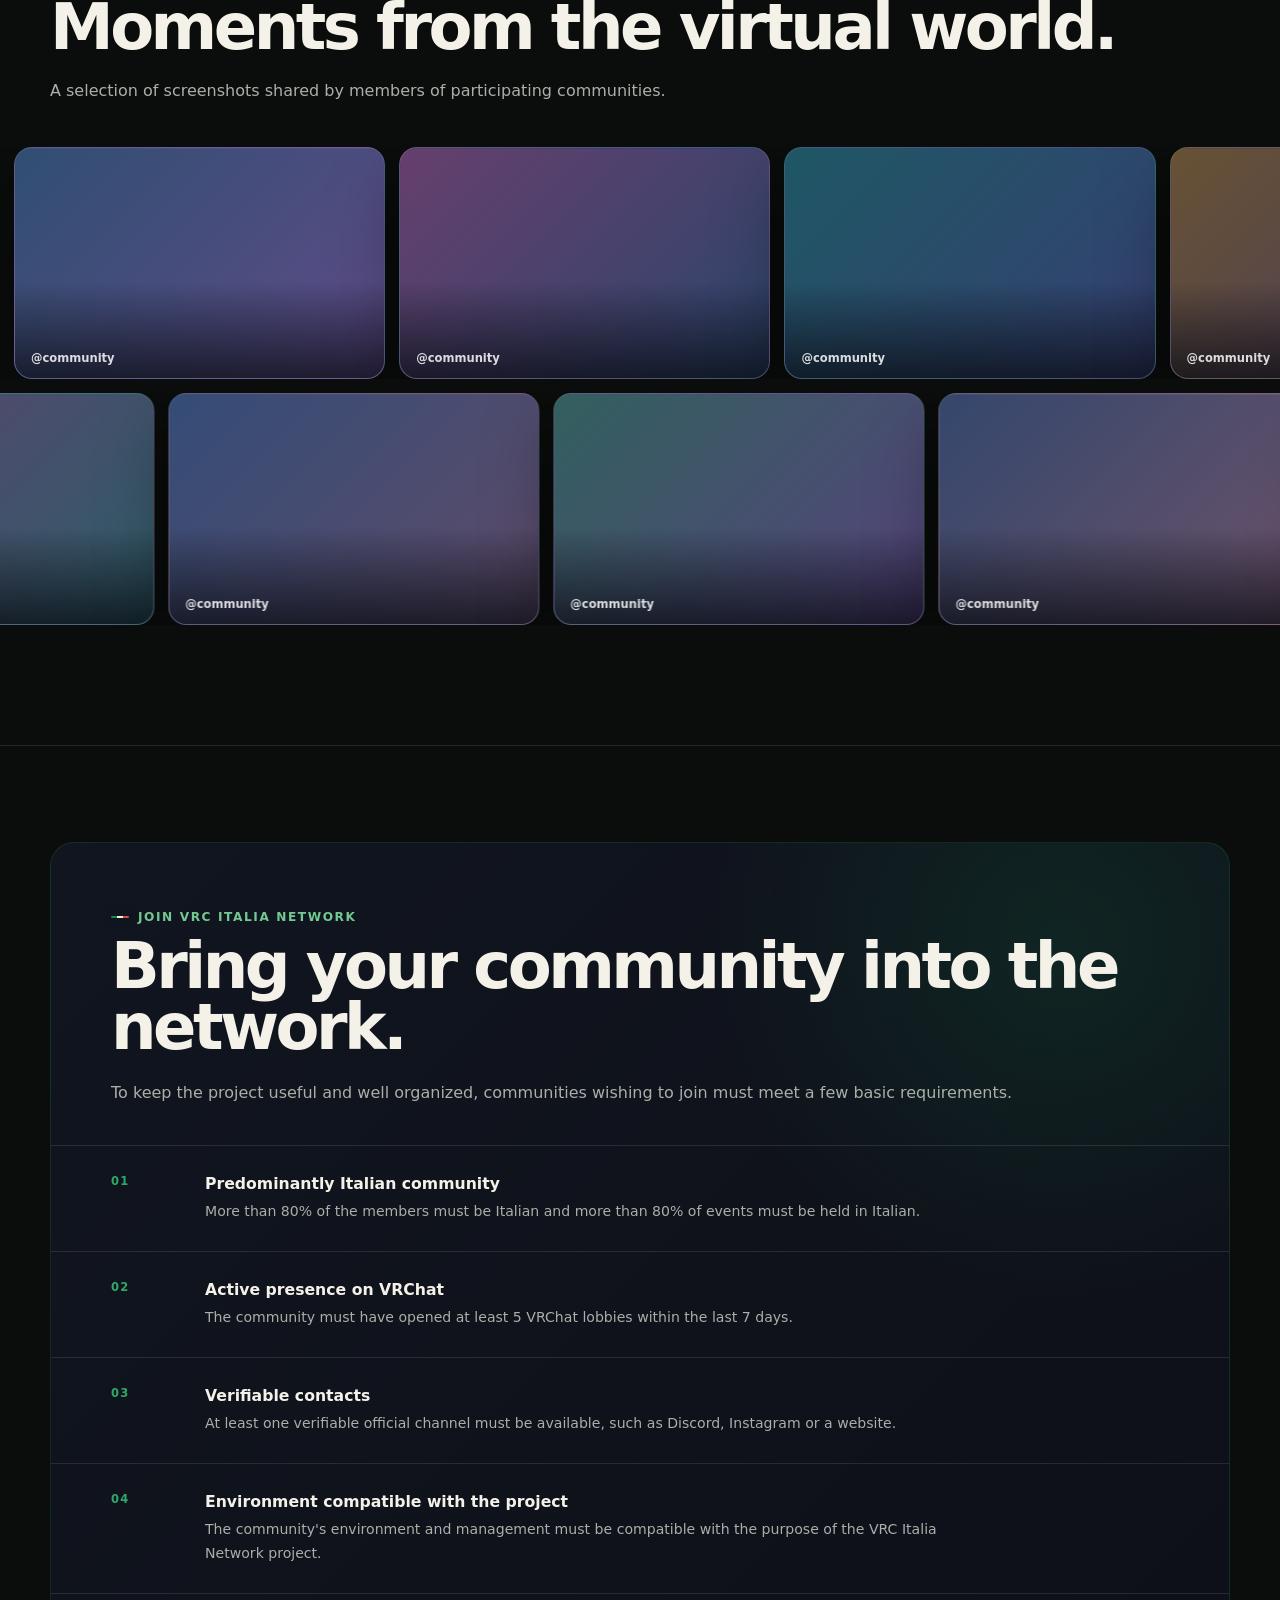
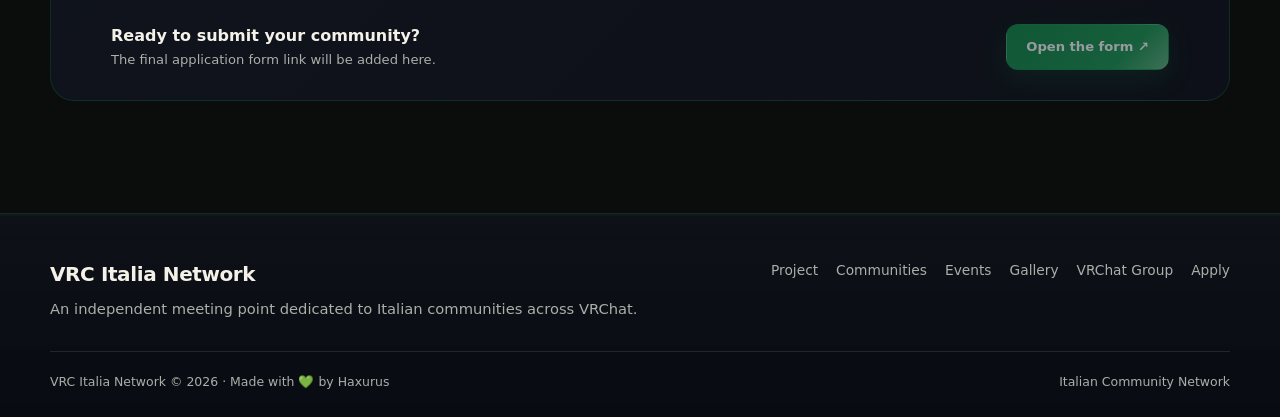
==== commit b1e40261: "Rename static and design technical identifiers to VRCIN" ====
--- a/index.html
+++ b/index.html
@@ -5,9 +5,9 @@
   <meta name="viewport" content="width=device-width, initial-scale=1.0" />
   <title>VRC Italia Network</title>
   <meta name="robots" content="noindex, follow" />
-  <link rel="alternate" hreflang="it" href="https://www.vrchatitalia.it/it/" />
-  <link rel="alternate" hreflang="en" href="https://www.vrchatitalia.it/en/" />
-  <link rel="alternate" hreflang="x-default" href="https://www.vrchatitalia.it/en/" />
+  <link rel="alternate" hreflang="it" href="https://www.vrcitalianetwork.it/it/" />
+  <link rel="alternate" hreflang="en" href="https://www.vrcitalianetwork.it/en/" />
+  <link rel="alternate" hreflang="x-default" href="https://www.vrcitalianetwork.it/en/" />
   <script>
     (function () {
       var supportedLanguages = {
